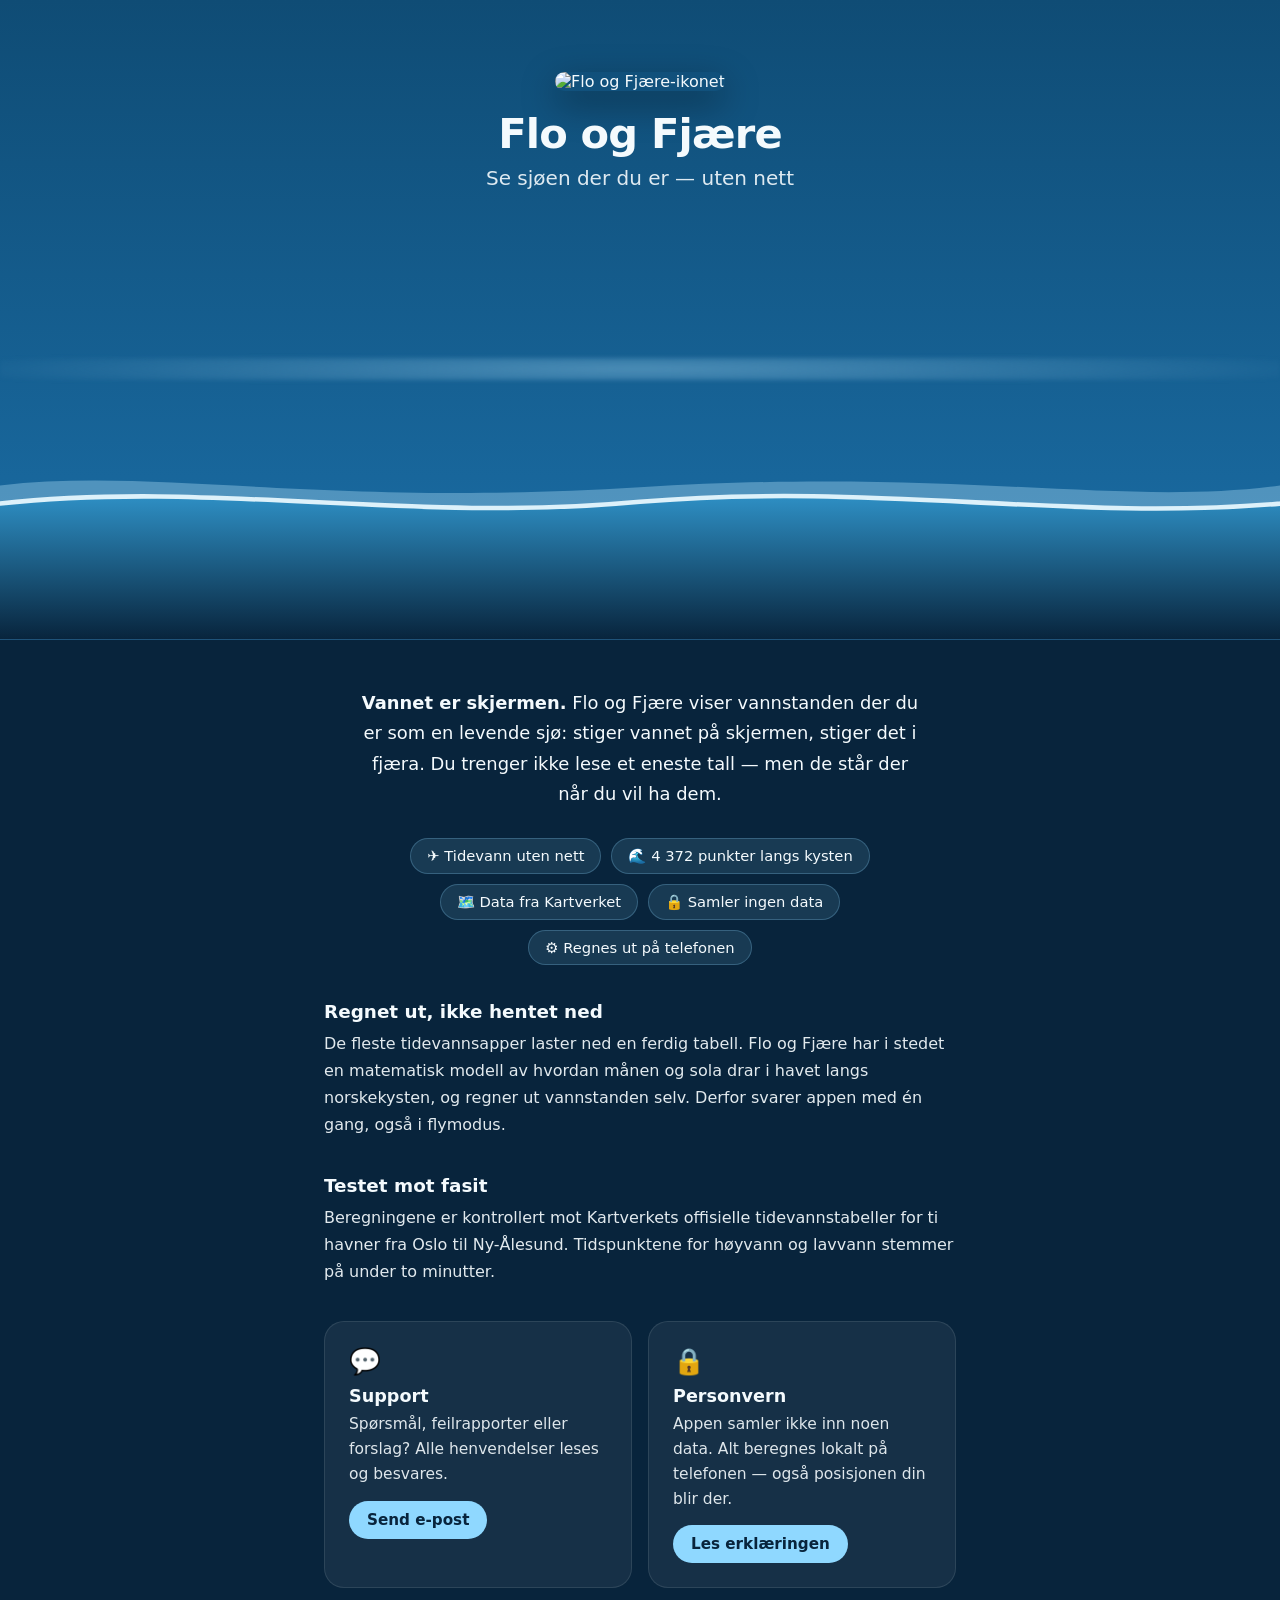
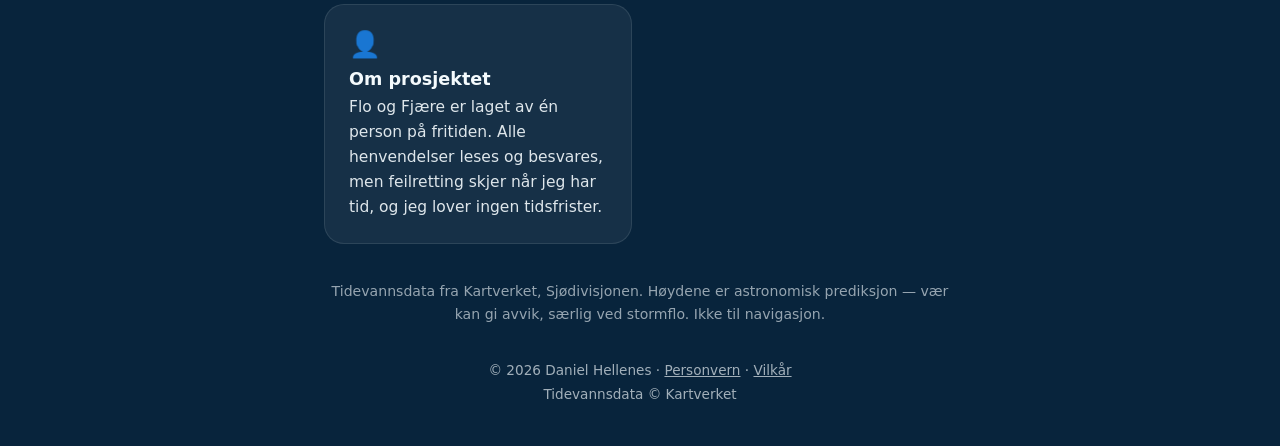
==== index.html @ bb507d5b "Vilkårssiden opp, forsiden utvidet, teknisk opprydding Ny side /vilkar/ (Daniels tekst ordrett, sist" ====
<!DOCTYPE html>
<html lang="nb">
<head>
<meta charset="utf-8">
<meta name="viewport" content="width=device-width, initial-scale=1">
<title>Flo og Fjære – tidevann</title>
<meta name="description" content="Se sjøen der du er — uten nett. Tidevann for hele norskekysten, beregnet på telefonen.">
<meta property="og:title" content="Flo og Fjære – tidevann">
<meta property="og:description" content="Se sjøen der du er — uten nett. Tidevann for hele norskekysten, beregnet på telefonen.">
<meta property="og:image" content="https://villholth.github.io/floogfjare/og-bilde.png">
<meta property="og:url" content="https://villholth.github.io/floogfjare/">
<link rel="icon" href="/floogfjare/ikon.png">
<link rel="apple-touch-icon" href="/floogfjare/ikon.png">
<style>
  * { margin: 0; padding: 0; box-sizing: border-box; }
  :root {
    --sky-top: #0F4C75; --sky-bottom: #1B6FA8;
    --water-shallow: #2E8FC4; --water-deep: #062A47;
    --crest: #DDF1FA; --horizon: #7FB8D9; --accent: #8FD8FF;
    --text: #F4FAFD; --deep: #08243C;
  }
  body {
    font-family: -apple-system, system-ui, "Segoe UI", Roboto, sans-serif;
    background: var(--deep); color: var(--text);
  }

  /* ---- Hero: himmel, horisont og levende sjø, som i appen ---- */
  .hero {
    position: relative; overflow: hidden;
    height: min(78vh, 640px); min-height: 460px;
    background: linear-gradient(var(--sky-top), var(--sky-bottom));
  }
  .horisont {
    position: absolute; left: 0; right: 0; top: 56%; height: 22px;
    background: radial-gradient(ellipse 55% 120% at 50% 50%,
                rgba(127,184,217,.5), rgba(127,184,217,0));
    filter: blur(2px); pointer-events: none;
  }
  .hero-innhold {
    position: relative; z-index: 2; text-align: center;
    padding: clamp(40px, 8vh, 76px) 24px 0;
  }
  .ikon {
    width: 104px; height: 104px; border-radius: 24px;
    box-shadow: 0 12px 36px rgba(0,0,0,.4);
  }
  h1 {
    margin-top: 18px; font-size: clamp(2rem, 6vw, 2.6rem);
    font-weight: 800; letter-spacing: -.02em;
  }
  .tagline {
    margin-top: 8px; font-size: clamp(1.05rem, 3vw, 1.25rem); opacity: .9;
  }

  /* Sjøen: to bølgelag som driver sakte mot hverandre. */
  .sjo { position: absolute; left: 0; right: 0; bottom: 0; height: 34%; z-index: 1; }
  .sjo .lag { position: absolute; left: 0; bottom: 0; width: 100%; height: 100%; overflow: hidden; }
  .sjo svg {
    position: absolute; bottom: 0; left: 0;
    width: 200%; height: 100%; display: block;
  }
  .lag-bak svg  { animation: driv 26s linear infinite; opacity: .55; }
  .lag-fram svg { animation: driv 16s linear infinite reverse; }
  @keyframes driv {
    from { transform: translateX(0); }
    to   { transform: translateX(-50%); }
  }
  @media (prefers-reduced-motion: reduce) {
    .lag-bak svg, .lag-fram svg { animation: none; }
  }

  /* ---- Innhold ---- */
  main { max-width: 680px; margin: 0 auto; padding: 48px 24px 8px; }
  .ingress {
    font-size: 1.12rem; line-height: 1.7; text-align: center;
    max-width: 560px; margin: 0 auto;
  }
  .chips {
    display: flex; flex-wrap: wrap; gap: 10px; justify-content: center;
    margin: 28px 0 8px;
  }
  .chip {
    padding: 8px 16px; border-radius: 999px; font-size: .92rem;
    background: rgba(143,216,255,.12); border: 1px solid rgba(143,216,255,.25);
  }
  .kort-rad { display: grid; gap: 16px; margin-top: 36px; }
  @media (min-width: 560px) { .kort-rad { grid-template-columns: 1fr 1fr; } }
  .kort {
    padding: 24px; border-radius: 20px;
    background: rgba(244,250,253,.06);
    border: 1px solid rgba(244,250,253,.10);
    transition: transform .15s ease, background .15s ease;
  }
  .kort:hover { transform: translateY(-2px); background: rgba(244,250,253,.09); }
  .kort .emoji { font-size: 1.6rem; }
  .kort h2 { font-size: 1.1rem; margin: 10px 0 6px; }
  .kort p { line-height: 1.6; opacity: .9; font-size: .97rem; }
  .kort a.knapp {
    display: inline-block; margin-top: 14px; padding: 10px 18px;
    border-radius: 999px; background: var(--accent); color: var(--deep);
    font-weight: 600; text-decoration: none; font-size: .95rem;
  }
  .kort a.knapp:hover { filter: brightness(1.08); }
  a { color: var(--accent); }
  .avsnitt { margin-top: 36px; }
  .avsnitt h2 { font-size: 1.15rem; margin-bottom: 8px; }
  .avsnitt p { line-height: 1.7; opacity: .92; }
  .merknad {
    margin-top: 36px; text-align: center; font-size: .88rem;
    opacity: .6; line-height: 1.6;
  }
  footer {
    text-align: center; padding: 26px 24px 40px; font-size: .85rem;
    opacity: .65; line-height: 1.7;
  }
  footer a { color: inherit; }
</style>
</head>
<body>

<header class="hero">
  <div class="horisont" aria-hidden="true"></div>
  <div class="hero-innhold">
    <img class="ikon" src="/floogfjare/ikon.png" alt="Flo og Fjære-ikonet">
    <h1>Flo og Fjære</h1>
    <p class="tagline">Se sjøen der du er&nbsp;— uten nett</p>
  </div>
  <div class="sjo" aria-hidden="true">
    <div class="lag lag-bak">
      <svg viewBox="0 0 2400 240" preserveAspectRatio="none">
        <!-- To identiske halvdeler (0–1200 og 1200–2400) gir sømløs loop. -->
        <path d="M0,70 C150,50 300,94 600,72 C900,50 1050,94 1200,70
                 C1350,50 1500,94 1800,72 C2100,50 2250,94 2400,70
                 L2400,240 L0,240 Z"
              fill="#7FB8D9"/>
      </svg>
    </div>
    <div class="lag lag-fram">
      <svg viewBox="0 0 2400 240" preserveAspectRatio="none">
        <defs>
          <linearGradient id="vann" x1="0" y1="0" x2="0" y2="1">
            <stop offset="0" stop-color="#2E8FC4"/>
            <stop offset="1" stop-color="#08243C"/>
          </linearGradient>
        </defs>
        <!-- Samme prinsipp: halvdel to er halvdel én forskjøvet 1200. -->
        <path d="M0,90 C200,64 380,112 600,88 C820,66 1000,110 1200,90
                 C1400,64 1580,112 1800,88 C2020,66 2200,110 2400,90
                 L2400,240 L0,240 Z" fill="url(#vann)"/>
        <path d="M0,90 C200,64 380,112 600,88 C820,66 1000,110 1200,90
                 C1400,64 1580,112 1800,88 C2020,66 2200,110 2400,90"
              fill="none" stroke="#DDF1FA" stroke-width="5" stroke-linecap="round"/>
      </svg>
    </div>
  </div>
</header>

<main>
  <p class="ingress"><strong>Vannet er skjermen.</strong> Flo og Fjære
  viser vannstanden der du er som en levende sjø: stiger vannet på
  skjermen, stiger det i fjæra. Du trenger ikke lese et eneste tall —
  men de står der når du vil ha dem.</p>

  <div class="chips">
    <span class="chip"><span aria-hidden="true">✈️</span> Tidevann uten nett</span>
    <span class="chip"><span aria-hidden="true">🌊</span> 4 372 punkter langs kysten</span>
    <span class="chip"><span aria-hidden="true">🗺️</span> Data fra Kartverket</span>
    <span class="chip"><span aria-hidden="true">🔒</span> Samler ingen data</span>
    <span class="chip"><span aria-hidden="true">⚙️</span> Regnes ut på telefonen</span>
  </div>

  <section class="avsnitt">
    <h2>Regnet ut, ikke hentet ned</h2>
    <p>De fleste tidevannsapper laster ned en ferdig tabell. Flo og
    Fjære har i stedet en matematisk modell av hvordan månen og sola
    drar i havet langs norskekysten, og regner ut vannstanden selv.
    Derfor svarer appen med én gang, også i flymodus.</p>
  </section>

  <section class="avsnitt">
    <h2>Testet mot fasit</h2>
    <p>Beregningene er kontrollert mot Kartverkets offisielle
    tidevannstabeller for ti havner fra Oslo til Ny-Ålesund.
    Tidspunktene for høyvann og lavvann stemmer på under to
    minutter.</p>
  </section>

  <div class="kort-rad">
    <div class="kort">
      <span class="emoji" aria-hidden="true">💬</span>
      <h2>Support</h2>
      <p>Spørsmål, feilrapporter eller forslag? Alle henvendelser
      leses og besvares.</p>
      <a class="knapp" href="mailto:danielhellenes@me.com">Send e-post</a>
    </div>
    <div class="kort">
      <span class="emoji" aria-hidden="true">🔒</span>
      <h2>Personvern</h2>
      <p>Appen samler ikke inn noen data. Alt beregnes lokalt på
      telefonen — også posisjonen din blir der.</p>
      <a class="knapp" href="/floogfjare/personvern/">Les erklæringen</a>
    </div>
    <div class="kort">
      <span class="emoji" aria-hidden="true">👤</span>
      <h2>Om prosjektet</h2>
      <p>Flo og Fjære er laget av én person på fritiden. Alle
      henvendelser leses og besvares, men feilretting skjer når jeg
      har tid, og jeg lover ingen tidsfrister.</p>
    </div>
  </div>

  <p class="merknad">Tidevannsdata fra Kartverket, Sjødivisjonen.
  Høydene er astronomisk prediksjon — vær kan gi avvik, særlig ved
  stormflo. Ikke til navigasjon.</p>
</main>

<footer>
  © 2026 Daniel Hellenes · <a href="/floogfjare/personvern/">Personvern</a> · <a href="/floogfjare/vilkar/">Vilkår</a><br>
  Tidevannsdata © Kartverket
</footer>

</body>
</html>
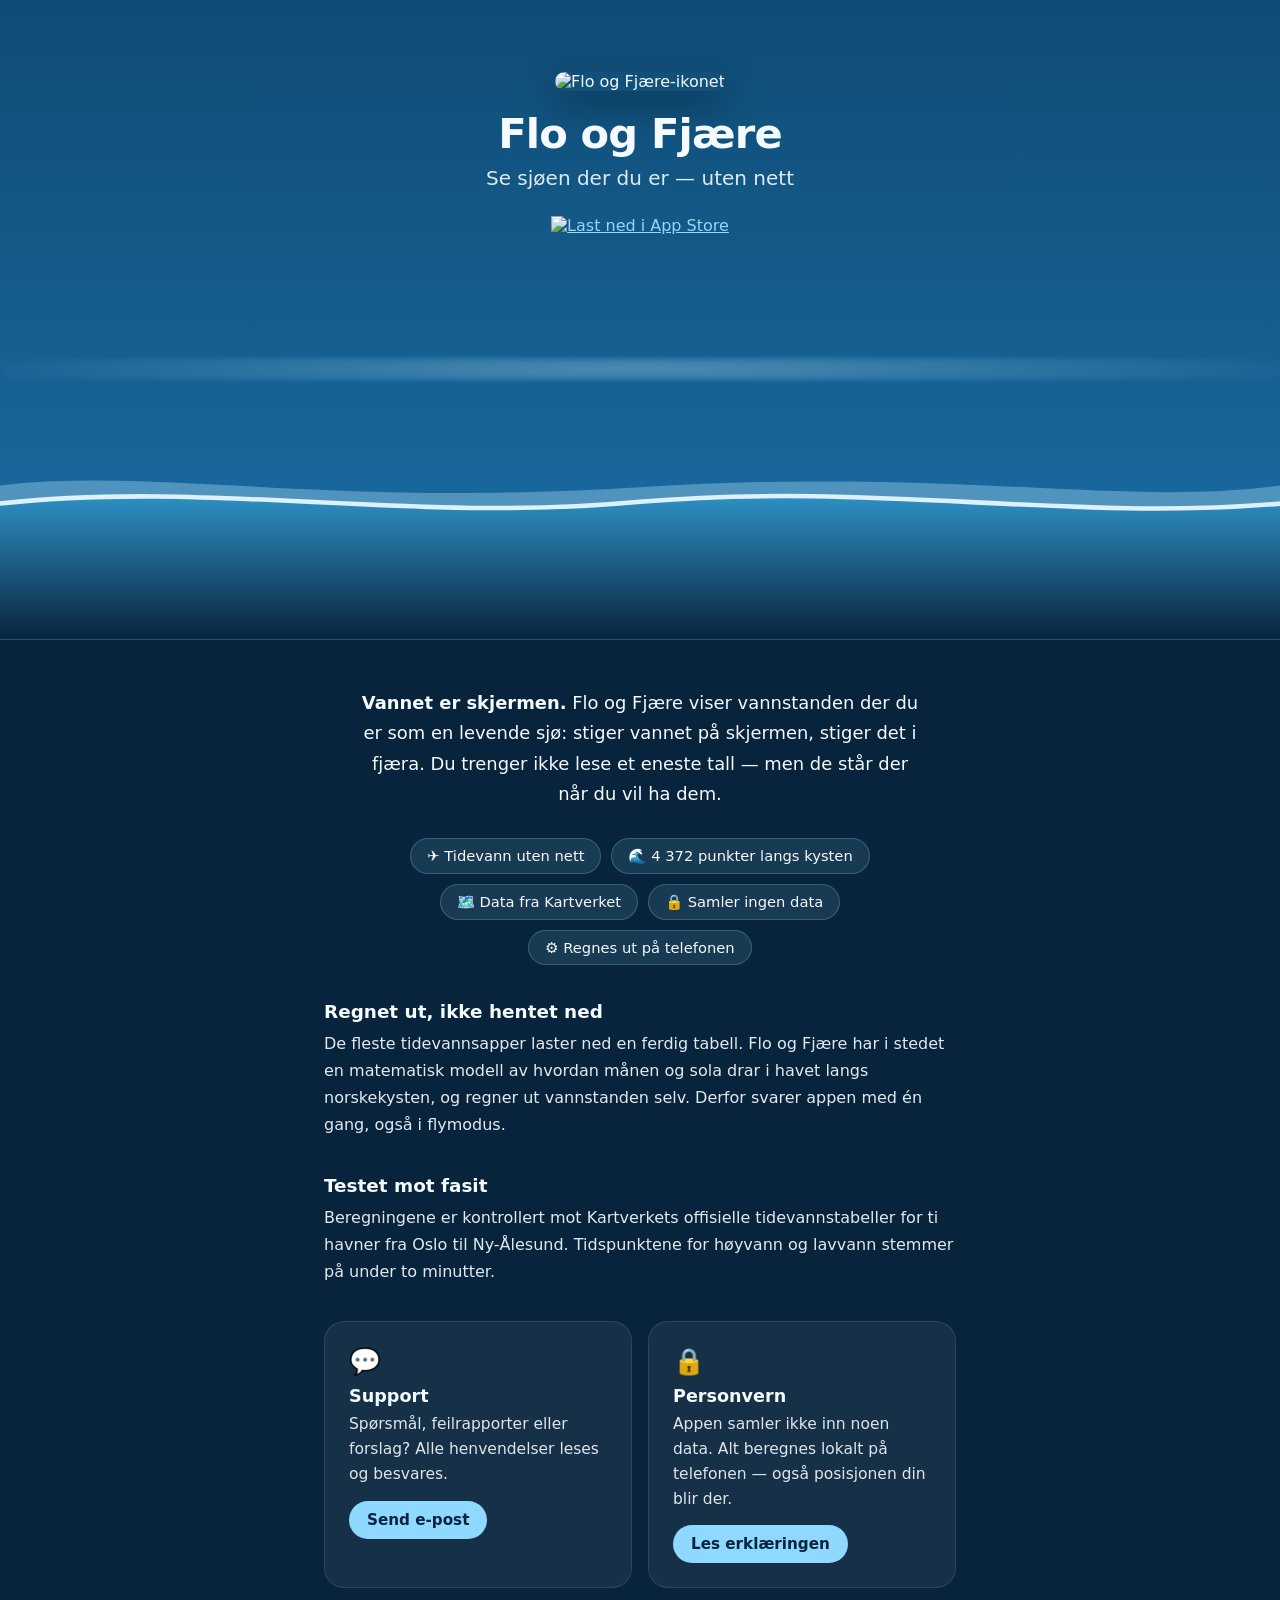
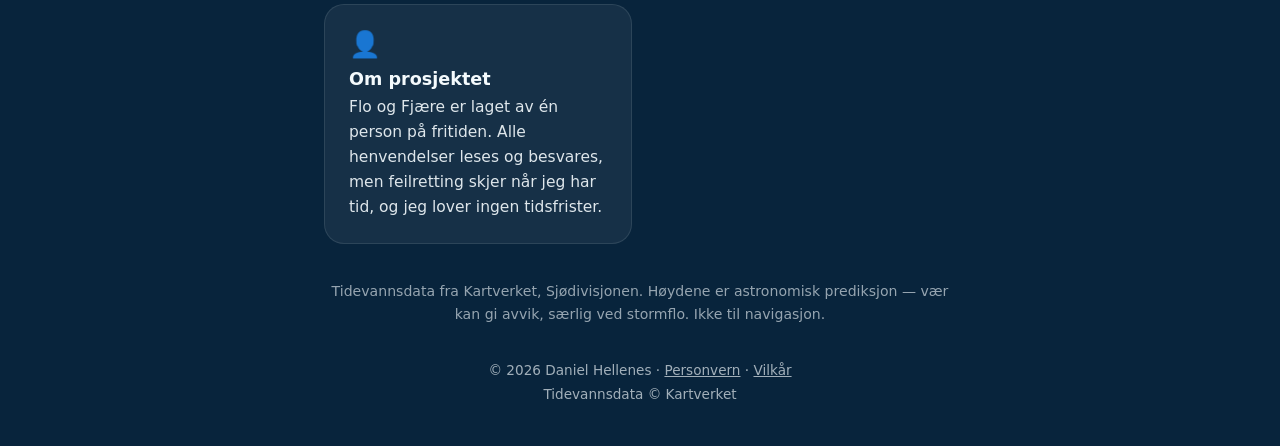
==== commit 946a7444: "App Store-merket i heroen + Smart App Banner Apples offisielle norske merke (svart, uendret, 52 px h" ====
--- a/index.html
+++ b/index.html
@@ -9,6 +9,7 @@
 <meta property="og:description" content="Se sjøen der du er — uten nett. Tidevann for hele norskekysten, beregnet på telefonen.">
 <meta property="og:image" content="https://villholth.github.io/floogfjare/og-bilde.png">
 <meta property="og:url" content="https://villholth.github.io/floogfjare/">
+<meta name="apple-itunes-app" content="app-id=6794909612">
 <link rel="icon" href="/floogfjare/ikon.png">
 <link rel="apple-touch-icon" href="/floogfjare/ikon.png">
 <style>
@@ -51,6 +52,10 @@
   .tagline {
     margin-top: 8px; font-size: clamp(1.05rem, 3vw, 1.25rem); opacity: .9;
   }
+  /* Apples offisielle merke: aldri modifisert, minst 40 px høyt,
+     luft rundt på minst kvart høyde (retningslinjene). */
+  .lastned { display: inline-block; margin-top: 26px; }
+  .lastned img { display: block; height: 52px; width: auto; }
 
   /* Sjøen: to bølgelag som driver sakte mot hverandre. */
   .sjo { position: absolute; left: 0; right: 0; bottom: 0; height: 34%; z-index: 1; }
@@ -124,6 +129,9 @@
     <img class="ikon" src="/floogfjare/ikon.png" alt="Flo og Fjære-ikonet">
     <h1>Flo og Fjære</h1>
     <p class="tagline">Se sjøen der du er&nbsp;— uten nett</p>
+    <a class="lastned" href="https://apps.apple.com/no/app/id6794909612">
+      <img src="/floogfjare/appstore-merke.svg" alt="Last ned i App Store">
+    </a>
   </div>
   <div class="sjo" aria-hidden="true">
     <div class="lag lag-bak">
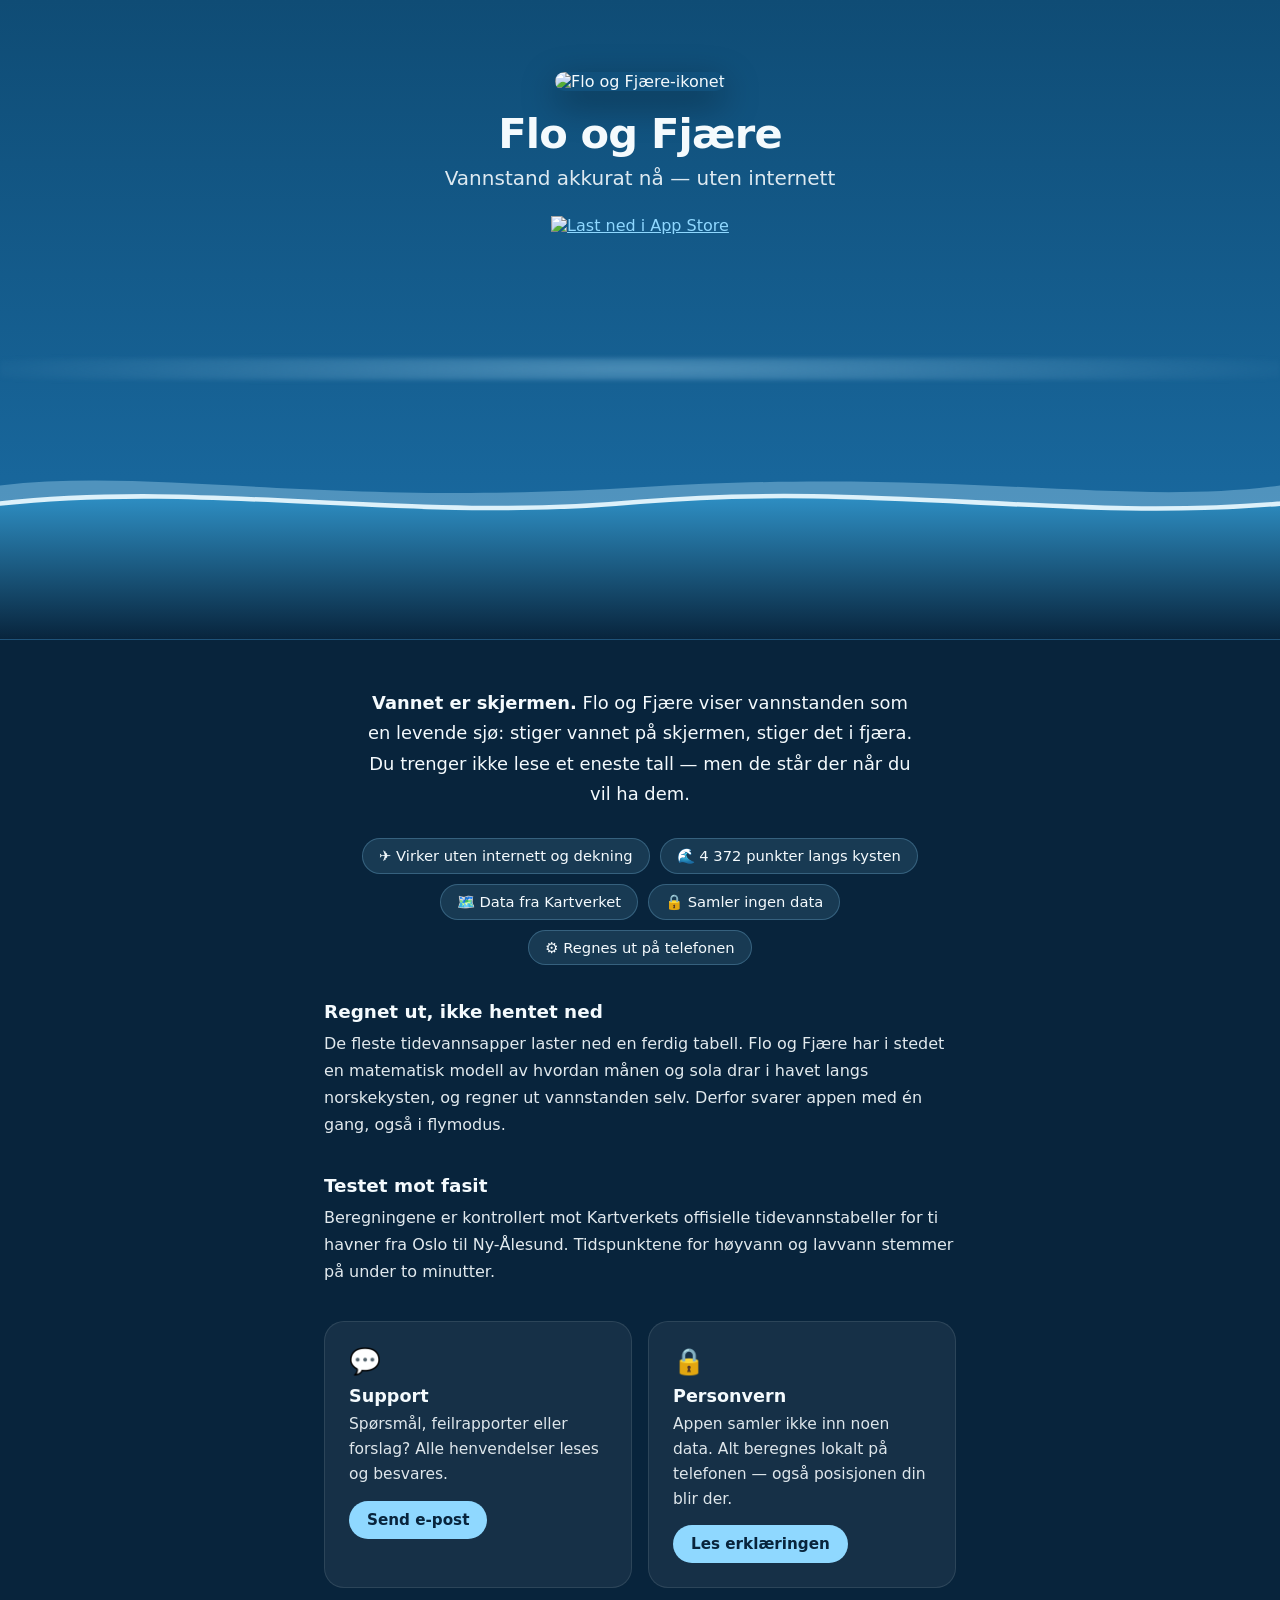
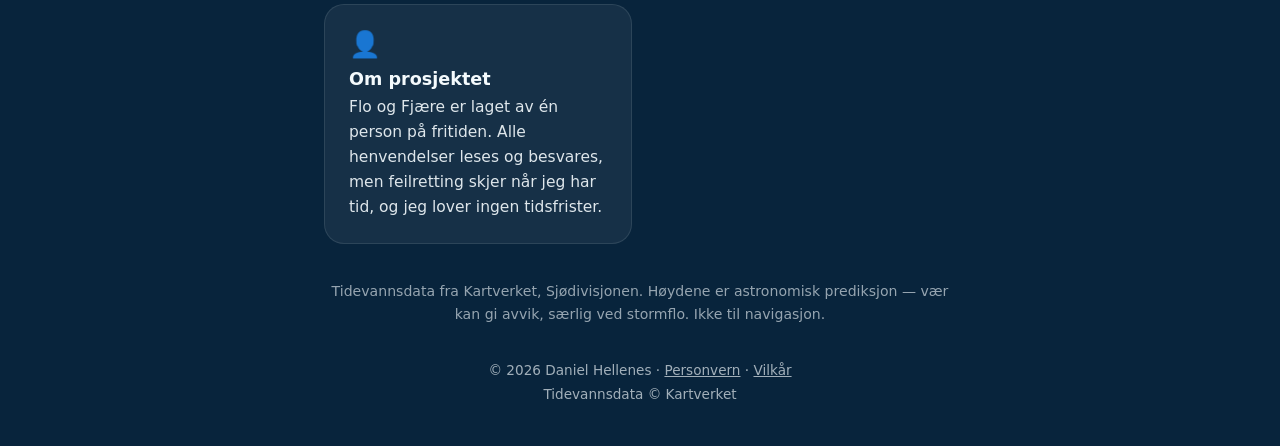
==== commit 36fca1db: "Klarspråk-runden: «uten internett/dekning» og hytta-poenget inn, «der du er» ut Daniels vedtak 15. a" ====
--- a/index.html
+++ b/index.html
@@ -4,9 +4,9 @@
 <meta charset="utf-8">
 <meta name="viewport" content="width=device-width, initial-scale=1">
 <title>Flo og Fjære – tidevann</title>
-<meta name="description" content="Se sjøen der du er — uten nett. Tidevann for hele norskekysten, beregnet på telefonen.">
+<meta name="description" content="Vannstand akkurat nå — hjemme, på hytta og i båten. Virker uten internett, også uten dekning. Tidevann for hele norskekysten, regnet ut på telefonen.">
 <meta property="og:title" content="Flo og Fjære – tidevann">
-<meta property="og:description" content="Se sjøen der du er — uten nett. Tidevann for hele norskekysten, beregnet på telefonen.">
+<meta property="og:description" content="Vannstand akkurat nå — hjemme, på hytta og i båten. Virker uten internett, også uten dekning. Tidevann for hele norskekysten, regnet ut på telefonen.">
 <meta property="og:image" content="https://villholth.github.io/floogfjare/og-bilde.png">
 <meta property="og:url" content="https://villholth.github.io/floogfjare/">
 <meta name="apple-itunes-app" content="app-id=6794909612">
@@ -128,7 +128,7 @@
   <div class="hero-innhold">
     <img class="ikon" src="/floogfjare/ikon.png" alt="Flo og Fjære-ikonet">
     <h1>Flo og Fjære</h1>
-    <p class="tagline">Se sjøen der du er&nbsp;— uten nett</p>
+    <p class="tagline">Vannstand akkurat nå&nbsp;— uten internett</p>
     <a class="lastned" href="https://apps.apple.com/no/app/id6794909612">
       <img src="/floogfjare/appstore-merke.svg" alt="Last ned i App Store">
     </a>
@@ -165,12 +165,12 @@
 
 <main>
   <p class="ingress"><strong>Vannet er skjermen.</strong> Flo og Fjære
-  viser vannstanden der du er som en levende sjø: stiger vannet på
+  viser vannstanden som en levende sjø: stiger vannet på
   skjermen, stiger det i fjæra. Du trenger ikke lese et eneste tall —
   men de står der når du vil ha dem.</p>
 
   <div class="chips">
-    <span class="chip"><span aria-hidden="true">✈️</span> Tidevann uten nett</span>
+    <span class="chip"><span aria-hidden="true">✈️</span> Virker uten internett og dekning</span>
     <span class="chip"><span aria-hidden="true">🌊</span> 4 372 punkter langs kysten</span>
     <span class="chip"><span aria-hidden="true">🗺️</span> Data fra Kartverket</span>
     <span class="chip"><span aria-hidden="true">🔒</span> Samler ingen data</span>
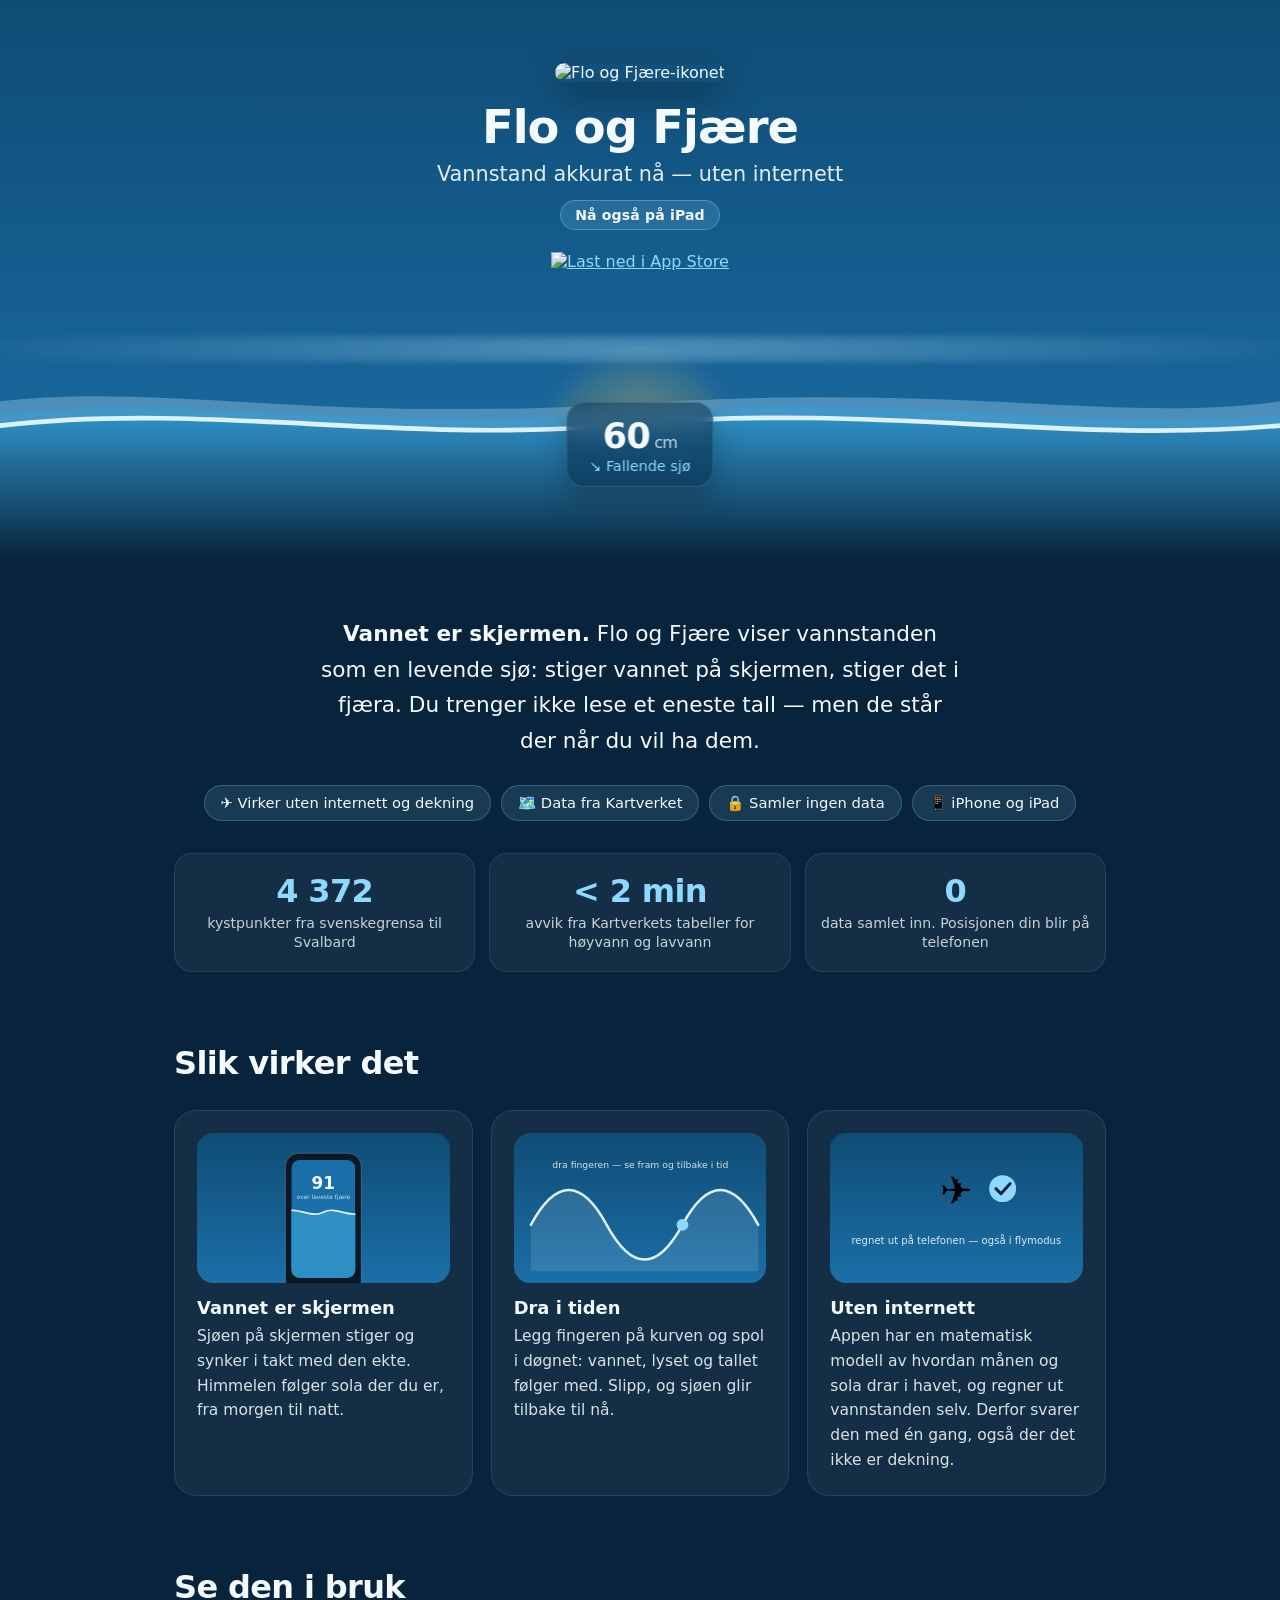
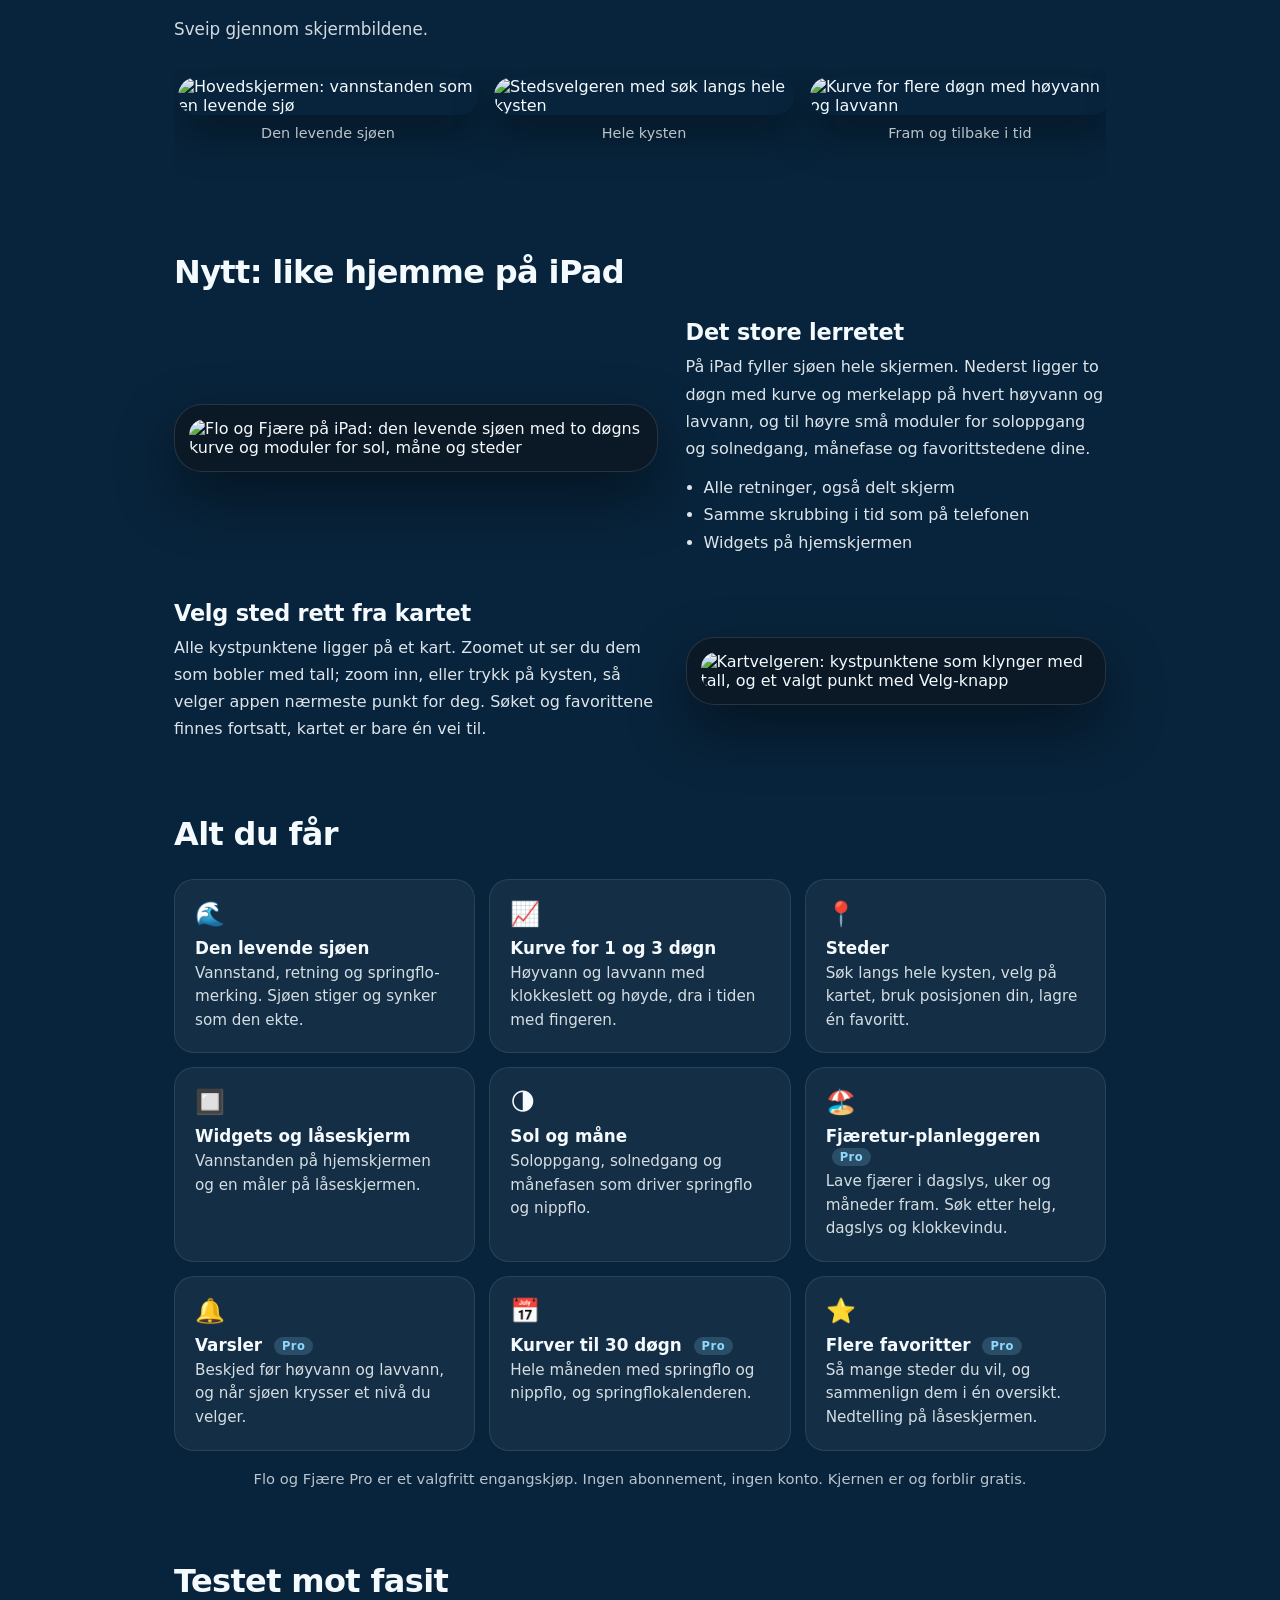
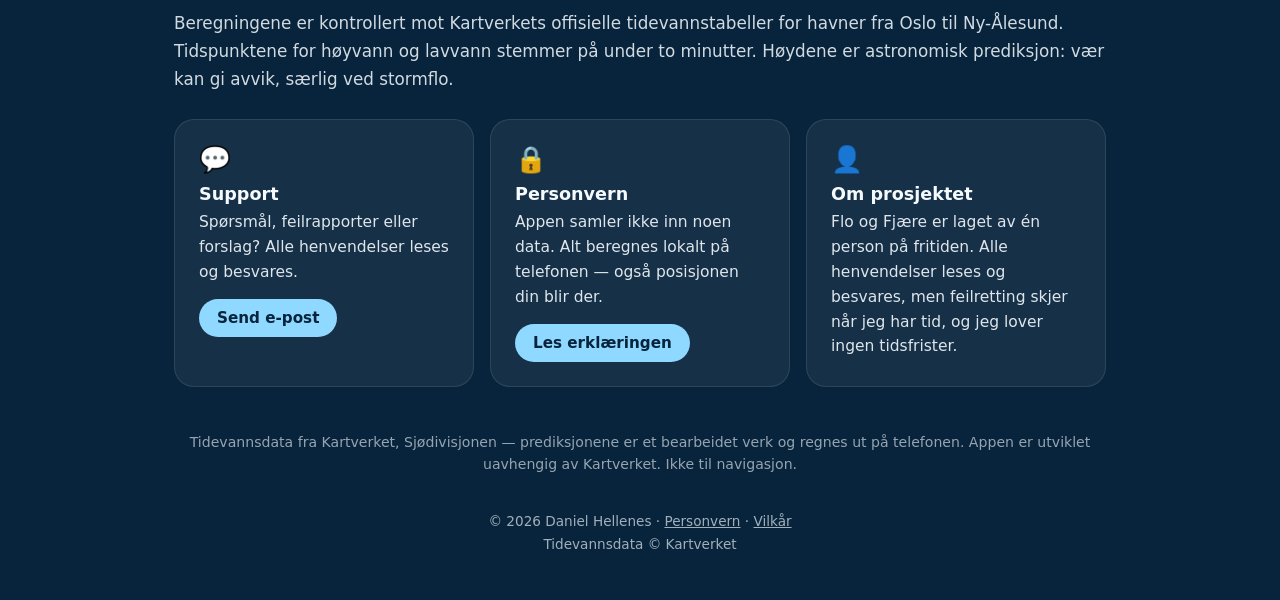
==== commit fe96d7dd: "Ny forside: levende himmel og tidevann, animerte forklaringer, galleri, iPad og kart Heroen har nå e" ====
--- a/index.html
+++ b/index.html
@@ -4,12 +4,13 @@
 <meta charset="utf-8">
 <meta name="viewport" content="width=device-width, initial-scale=1">
 <title>Flo og Fjære – tidevann</title>
-<meta name="description" content="Vannstand akkurat nå — hjemme, på hytta og i båten. Virker uten internett, også uten dekning. Tidevann for hele norskekysten, regnet ut på telefonen.">
+<meta name="description" content="Vannstand akkurat nå — hjemme, på hytta og i båten. Virker uten internett, også uten dekning. Tidevann for hele norskekysten, regnet ut på telefonen. Nå også på iPad.">
 <meta property="og:title" content="Flo og Fjære – tidevann">
 <meta property="og:description" content="Vannstand akkurat nå — hjemme, på hytta og i båten. Virker uten internett, også uten dekning. Tidevann for hele norskekysten, regnet ut på telefonen.">
 <meta property="og:image" content="https://villholth.github.io/floogfjare/og-bilde.png">
 <meta property="og:url" content="https://villholth.github.io/floogfjare/">
 <meta name="apple-itunes-app" content="app-id=6794909612">
+<meta name="theme-color" content="#08243C">
 <link rel="icon" href="/floogfjare/ikon.png">
 <link rel="apple-touch-icon" href="/floogfjare/ikon.png">
 <style>
@@ -18,87 +19,198 @@
     --sky-top: #0F4C75; --sky-bottom: #1B6FA8;
     --water-shallow: #2E8FC4; --water-deep: #062A47;
     --crest: #DDF1FA; --horizon: #7FB8D9; --accent: #8FD8FF;
-    --text: #F4FAFD; --deep: #08243C;
-  }
+    --text: #F4FAFD; --deep: #08243C; --deep-soft: #0D3A5C;
+    --glass: rgba(6,42,71,.55); --glass-kant: rgba(244,250,253,.12);
+  }
+  html { scroll-behavior: smooth; }
   body {
     font-family: -apple-system, system-ui, "Segoe UI", Roboto, sans-serif;
     background: var(--deep); color: var(--text);
-  }
-
-  /* ---- Hero: himmel, horisont og levende sjø, som i appen ---- */
+    -webkit-font-smoothing: antialiased;
+  }
+  a { color: var(--accent); }
+  h2 { font-size: clamp(1.5rem, 4vw, 2rem); letter-spacing: -.02em; font-weight: 800; }
+  .under { margin-top: 10px; opacity: .85; line-height: 1.65; font-size: 1.05rem; }
+
+  /* ================= HERO: himmel som lever, sjø som stiger ================= */
   .hero {
     position: relative; overflow: hidden;
-    height: min(78vh, 640px); min-height: 460px;
+    min-height: min(92vh, 780px); min-height: 560px;
     background: linear-gradient(var(--sky-top), var(--sky-bottom));
+    animation: himmel 60s ease-in-out infinite;
+  }
+  /* Døgnet går: morgen → dag → kveld → natt → morgen, som paletten i appen. */
+  @keyframes himmel {
+    0%   { background: linear-gradient(#0F4C75, #1B6FA8); }
+    22%  { background: linear-gradient(#2A78B0, #6FB1D8); }
+    45%  { background: linear-gradient(#2E5E8C, #C97A5A); }
+    62%  { background: linear-gradient(#0B1E33, #10314F); }
+    82%  { background: linear-gradient(#0B1E33, #10314F); }
+    100% { background: linear-gradient(#0F4C75, #1B6FA8); }
+  }
+  .sol {
+    position: absolute; left: 50%; top: 58%; width: 260px; height: 260px;
+    margin-left: -130px; border-radius: 50%; pointer-events: none;
+    background: radial-gradient(circle, rgba(255,210,94,.55), rgba(255,210,94,0) 60%);
+    filter: blur(6px); animation: solgang 60s ease-in-out infinite;
+  }
+  @keyframes solgang {
+    0%   { transform: translateY(40px); opacity: .5; }
+    22%  { transform: translateY(-160px); opacity: .9; }
+    45%  { transform: translateY(20px); opacity: .8; }
+    55%  { transform: translateY(120px); opacity: 0; }
+    85%  { transform: translateY(120px); opacity: 0; }
+    100% { transform: translateY(40px); opacity: .5; }
   }
   .horisont {
-    position: absolute; left: 0; right: 0; top: 56%; height: 22px;
+    position: absolute; left: 0; right: 0; top: 60%; height: 26px;
     background: radial-gradient(ellipse 55% 120% at 50% 50%,
-                rgba(127,184,217,.5), rgba(127,184,217,0));
-    filter: blur(2px); pointer-events: none;
+                rgba(127,184,217,.55), rgba(127,184,217,0));
+    filter: blur(3px); pointer-events: none;
   }
   .hero-innhold {
-    position: relative; z-index: 2; text-align: center;
-    padding: clamp(40px, 8vh, 76px) 24px 0;
+    position: relative; z-index: 3; text-align: center;
+    padding: clamp(36px, 7vh, 72px) 24px 0;
   }
   .ikon {
     width: 104px; height: 104px; border-radius: 24px;
     box-shadow: 0 12px 36px rgba(0,0,0,.4);
   }
   h1 {
-    margin-top: 18px; font-size: clamp(2rem, 6vw, 2.6rem);
+    margin-top: 18px; font-size: clamp(2.1rem, 6vw, 2.9rem);
     font-weight: 800; letter-spacing: -.02em;
   }
-  .tagline {
-    margin-top: 8px; font-size: clamp(1.05rem, 3vw, 1.25rem); opacity: .9;
+  .tagline { margin-top: 8px; font-size: clamp(1.05rem, 3vw, 1.3rem); opacity: .92; }
+  .nyhet {
+    display: inline-block; margin-top: 14px; padding: 6px 14px; border-radius: 999px;
+    font-size: .88rem; font-weight: 600; letter-spacing: .01em;
+    background: rgba(143,216,255,.16); border: 1px solid rgba(143,216,255,.35);
   }
   /* Apples offisielle merke: aldri modifisert, minst 40 px høyt,
      luft rundt på minst kvart høyde (retningslinjene). */
-  .lastned { display: inline-block; margin-top: 26px; }
+  .lastned { display: inline-block; margin-top: 22px; }
   .lastned img { display: block; height: 52px; width: auto; }
 
-  /* Sjøen: to bølgelag som driver sakte mot hverandre. */
-  .sjo { position: absolute; left: 0; right: 0; bottom: 0; height: 34%; z-index: 1; }
+  /* Den levende vannstanden: et lite glasskort som følger sjøen under. */
+  .maaler {
+    position: absolute; z-index: 3; left: 50%; bottom: 13%;
+    transform: translateX(-50%);
+    padding: 12px 22px; border-radius: 18px; text-align: center;
+    background: var(--glass); border: 1px solid var(--glass-kant);
+    backdrop-filter: blur(10px); -webkit-backdrop-filter: blur(10px);
+    box-shadow: 0 10px 30px rgba(0,0,0,.25);
+  }
+  .maaler .tall { font-size: 2.2rem; font-weight: 800; letter-spacing: -.02em; font-variant-numeric: tabular-nums; }
+  .maaler .tall small { font-size: 1rem; font-weight: 500; opacity: .8; margin-left: 4px; }
+  .maaler .retning { font-size: .9rem; color: var(--accent); margin-top: 2px; }
+
+  /* Sjøen: tre bølgelag, hele sjøen stiger og synker som tidevannet. */
+  .sjo {
+    position: absolute; left: 0; right: 0; bottom: 0; height: 40%; z-index: 1;
+    animation: tidevann 24s ease-in-out infinite;
+  }
+  @keyframes tidevann {
+    0%, 100% { transform: translateY(9%); }
+    50%      { transform: translateY(-7%); }
+  }
   .sjo .lag { position: absolute; left: 0; bottom: 0; width: 100%; height: 100%; overflow: hidden; }
-  .sjo svg {
-    position: absolute; bottom: 0; left: 0;
-    width: 200%; height: 100%; display: block;
-  }
-  .lag-bak svg  { animation: driv 26s linear infinite; opacity: .55; }
-  .lag-fram svg { animation: driv 16s linear infinite reverse; }
-  @keyframes driv {
-    from { transform: translateX(0); }
-    to   { transform: translateX(-50%); }
-  }
-  @media (prefers-reduced-motion: reduce) {
-    .lag-bak svg, .lag-fram svg { animation: none; }
-  }
-
-  /* ---- Innhold ---- */
-  main { max-width: 680px; margin: 0 auto; padding: 48px 24px 8px; }
+  .sjo svg { position: absolute; bottom: 0; left: 0; width: 200%; height: 100%; display: block; }
+  .lag-bak svg  { animation: driv 30s linear infinite; opacity: .5; }
+  .lag-midt svg { animation: driv 22s linear infinite reverse; opacity: .75; }
+  .lag-fram svg { animation: driv 16s linear infinite; }
+  @keyframes driv { from { transform: translateX(0); } to { transform: translateX(-50%); } }
+  /* Bunnen av heroen skal alltid være vann, også når sjøen står lavt. */
+  .sjo-bunn { position: absolute; left: 0; right: 0; bottom: 0; height: 12%; background: var(--deep); z-index: 0; }
+
+  /* ================= INNHOLD ================= */
+  main { max-width: 980px; margin: 0 auto; padding: 0 24px 8px; }
+  section { margin-top: 72px; }
   .ingress {
-    font-size: 1.12rem; line-height: 1.7; text-align: center;
-    max-width: 560px; margin: 0 auto;
-  }
-  .chips {
-    display: flex; flex-wrap: wrap; gap: 10px; justify-content: center;
-    margin: 28px 0 8px;
-  }
+    font-size: clamp(1.15rem, 2.6vw, 1.35rem); line-height: 1.65; text-align: center;
+    max-width: 640px; margin: 56px auto 0;
+  }
+  .chips { display: flex; flex-wrap: wrap; gap: 10px; justify-content: center; margin: 26px 0 0; }
   .chip {
     padding: 8px 16px; border-radius: 999px; font-size: .92rem;
     background: rgba(143,216,255,.12); border: 1px solid rgba(143,216,255,.25);
   }
-  .kort-rad { display: grid; gap: 16px; margin-top: 36px; }
-  @media (min-width: 560px) { .kort-rad { grid-template-columns: 1fr 1fr; } }
+
+  /* Tre tall som sier alt. */
+  .tall-rad { display: grid; gap: 14px; grid-template-columns: repeat(3, 1fr); margin-top: 32px; }
+  .tall-kort { text-align: center; padding: 18px 10px; border-radius: 18px; background: rgba(244,250,253,.05); border: 1px solid rgba(244,250,253,.08); }
+  .tall-kort b { display: block; font-size: clamp(1.4rem, 4vw, 2rem); font-weight: 800; letter-spacing: -.02em; color: var(--accent); }
+  .tall-kort span { font-size: .88rem; opacity: .8; line-height: 1.4; display: block; margin-top: 4px; }
+
+  /* Slik virker det: tre animerte illustrasjoner. */
+  .tre { display: grid; gap: 18px; margin-top: 28px; }
+  @media (min-width: 720px) { .tre { grid-template-columns: repeat(3, 1fr); } }
+  .forklaring {
+    padding: 22px; border-radius: 22px;
+    background: rgba(244,250,253,.05); border: 1px solid rgba(244,250,253,.09);
+  }
+  .forklaring h3 { font-size: 1.12rem; margin: 14px 0 6px; }
+  .forklaring p { line-height: 1.6; opacity: .88; font-size: .97rem; }
+  .ill { width: 100%; height: 150px; border-radius: 16px; overflow: hidden; background: linear-gradient(#0F4C75, #1B6FA8); position: relative; }
+  .ill svg { width: 100%; height: 100%; display: block; }
+  /* 1: vannet stiger i den lille telefonen */
+  .mini-vann { animation: minivann 8s ease-in-out infinite; transform-origin: bottom; }
+  @keyframes minivann { 0%, 100% { transform: translateY(26px); } 50% { transform: translateY(-14px); } }
+  /* 2: markøren glir langs kurven */
+  .kurve-linje { stroke-dasharray: 600; stroke-dashoffset: 600; animation: tegn 3s ease-out forwards; }
+  @keyframes tegn { to { stroke-dashoffset: 0; } }
+  /* 3: flymodus — en rolig puls i haken */
+  .puls { animation: puls 2.4s ease-in-out infinite; transform-origin: center; }
+  @keyframes puls { 0%, 100% { transform: scale(1); opacity: .9; } 50% { transform: scale(1.12); opacity: 1; } }
+
+  /* Galleri: skjermbildene i App Store-stil, sveipbart. */
+  .galleri {
+    display: flex; gap: 16px; overflow-x: auto; padding: 8px 4px 18px;
+    scroll-snap-type: x mandatory; -webkit-overflow-scrolling: touch;
+    scrollbar-width: none; margin-top: 26px;
+  }
+  .galleri::-webkit-scrollbar { display: none; }
+  .galleri figure { flex: 0 0 auto; width: min(76vw, 300px); scroll-snap-align: center; margin: 0; }
+  .galleri img { width: 100%; height: auto; display: block; border-radius: 22px; box-shadow: 0 18px 44px rgba(0,0,0,.4); }
+  .galleri figcaption { text-align: center; font-size: .9rem; opacity: .75; margin-top: 10px; }
+
+  /* Nytt: iPad og kart. */
+  .nytt { display: grid; gap: 28px; align-items: center; margin-top: 28px; }
+  @media (min-width: 820px) { .nytt { grid-template-columns: 1.15fr 1fr; } .nytt.speil > :first-child { order: 2; } }
+  .ramme { border-radius: 22px; padding: 10px; background: #0b1826; border: 1px solid rgba(244,250,253,.12); box-shadow: 0 24px 60px rgba(0,0,0,.45); }
+  .ramme img { width: 100%; height: auto; display: block; border-radius: 14px; }
+  .ramme.ipad { padding: 14px; border-radius: 28px; }
+  .ramme.ipad img { border-radius: 16px; }
+  .nytt h3 { font-size: 1.4rem; letter-spacing: -.01em; margin-bottom: 8px; }
+  .nytt p { line-height: 1.7; opacity: .9; }
+  .nytt ul { margin: 12px 0 0 18px; line-height: 1.7; opacity: .9; }
+
+  /* Funksjoner. */
+  .funk { display: grid; gap: 14px; margin-top: 26px; }
+  @media (min-width: 560px) { .funk { grid-template-columns: 1fr 1fr; } }
+  @media (min-width: 900px) { .funk { grid-template-columns: repeat(3, 1fr); } }
+  .f {
+    padding: 20px; border-radius: 20px;
+    background: rgba(244,250,253,.05); border: 1px solid rgba(244,250,253,.09);
+    transition: transform .2s ease, background .2s ease;
+  }
+  .f:hover { transform: translateY(-3px); background: rgba(244,250,253,.08); }
+  .f .sym { font-size: 1.5rem; }
+  .f h3 { font-size: 1.05rem; margin: 10px 0 4px; }
+  .f p { line-height: 1.55; opacity: .86; font-size: .95rem; }
+  .pro { display: inline-block; margin-left: 6px; padding: 2px 8px; border-radius: 999px; font-size: .72rem; font-weight: 700; letter-spacing: .04em; background: rgba(143,216,255,.18); color: var(--accent); vertical-align: middle; }
+  .pro-merknad { margin-top: 16px; font-size: .92rem; opacity: .75; text-align: center; line-height: 1.6; }
+
+  /* Om / support. */
+  .kort-rad { display: grid; gap: 16px; margin-top: 26px; }
+  @media (min-width: 720px) { .kort-rad { grid-template-columns: repeat(3, 1fr); } }
   .kort {
     padding: 24px; border-radius: 20px;
-    background: rgba(244,250,253,.06);
-    border: 1px solid rgba(244,250,253,.10);
+    background: rgba(244,250,253,.06); border: 1px solid rgba(244,250,253,.10);
     transition: transform .15s ease, background .15s ease;
   }
   .kort:hover { transform: translateY(-2px); background: rgba(244,250,253,.09); }
   .kort .emoji { font-size: 1.6rem; }
-  .kort h2 { font-size: 1.1rem; margin: 10px 0 6px; }
+  .kort h3 { font-size: 1.1rem; margin: 10px 0 6px; }
   .kort p { line-height: 1.6; opacity: .9; font-size: .97rem; }
   .kort a.knapp {
     display: inline-block; margin-top: 14px; padding: 10px 18px;
@@ -106,41 +218,56 @@
     font-weight: 600; text-decoration: none; font-size: .95rem;
   }
   .kort a.knapp:hover { filter: brightness(1.08); }
-  a { color: var(--accent); }
-  .avsnitt { margin-top: 36px; }
-  .avsnitt h2 { font-size: 1.15rem; margin-bottom: 8px; }
-  .avsnitt p { line-height: 1.7; opacity: .92; }
-  .merknad {
-    margin-top: 36px; text-align: center; font-size: .88rem;
-    opacity: .6; line-height: 1.6;
-  }
-  footer {
-    text-align: center; padding: 26px 24px 40px; font-size: .85rem;
-    opacity: .65; line-height: 1.7;
-  }
+  .merknad { margin-top: 44px; text-align: center; font-size: .88rem; opacity: .6; line-height: 1.6; }
+  footer { text-align: center; padding: 26px 24px 44px; font-size: .85rem; opacity: .65; line-height: 1.7; }
   footer a { color: inherit; }
+
+  /* Avsløring ved scrolling. */
+  .avsl { opacity: 0; transform: translateY(18px); transition: opacity .7s ease, transform .7s ease; }
+  .avsl.synlig { opacity: 1; transform: none; }
+
+  @media (prefers-reduced-motion: reduce) {
+    .hero, .sol, .sjo, .lag-bak svg, .lag-midt svg, .lag-fram svg, .mini-vann, .puls { animation: none !important; }
+    .kurve-linje { stroke-dashoffset: 0; animation: none; }
+    .avsl { opacity: 1; transform: none; transition: none; }
+    html { scroll-behavior: auto; }
+  }
 </style>
 </head>
 <body>
 
 <header class="hero">
+  <div class="sol" aria-hidden="true"></div>
   <div class="horisont" aria-hidden="true"></div>
   <div class="hero-innhold">
     <img class="ikon" src="/floogfjare/ikon.png" alt="Flo og Fjære-ikonet">
     <h1>Flo og Fjære</h1>
     <p class="tagline">Vannstand akkurat nå&nbsp;— uten internett</p>
+    <div><span class="nyhet">Nå også på iPad</span></div>
     <a class="lastned" href="https://apps.apple.com/no/app/id6794909612">
       <img src="/floogfjare/appstore-merke.svg" alt="Last ned i App Store">
     </a>
   </div>
+
+  <div class="maaler" aria-hidden="true">
+    <div class="tall"><span id="cm">84</span><small>cm</small></div>
+    <div class="retning" id="retning">↗ Stigende sjø</div>
+  </div>
+
+  <div class="sjo-bunn" aria-hidden="true"></div>
   <div class="sjo" aria-hidden="true">
     <div class="lag lag-bak">
       <svg viewBox="0 0 2400 240" preserveAspectRatio="none">
-        <!-- To identiske halvdeler (0–1200 og 1200–2400) gir sømløs loop. -->
         <path d="M0,70 C150,50 300,94 600,72 C900,50 1050,94 1200,70
                  C1350,50 1500,94 1800,72 C2100,50 2250,94 2400,70
-                 L2400,240 L0,240 Z"
-              fill="#7FB8D9"/>
+                 L2400,240 L0,240 Z" fill="#7FB8D9"/>
+      </svg>
+    </div>
+    <div class="lag lag-midt">
+      <svg viewBox="0 0 2400 240" preserveAspectRatio="none">
+        <path d="M0,84 C180,62 360,104 600,82 C840,60 1020,104 1200,84
+                 C1380,62 1560,104 1800,82 C2040,60 2220,104 2400,84
+                 L2400,240 L0,240 Z" fill="#3E9AD0"/>
       </svg>
     </div>
     <div class="lag lag-fram">
@@ -151,12 +278,11 @@
             <stop offset="1" stop-color="#08243C"/>
           </linearGradient>
         </defs>
-        <!-- Samme prinsipp: halvdel to er halvdel én forskjøvet 1200. -->
-        <path d="M0,90 C200,64 380,112 600,88 C820,66 1000,110 1200,90
-                 C1400,64 1580,112 1800,88 C2020,66 2200,110 2400,90
+        <path d="M0,96 C200,70 380,118 600,94 C820,72 1000,116 1200,96
+                 C1400,70 1580,118 1800,94 C2020,72 2200,116 2400,96
                  L2400,240 L0,240 Z" fill="url(#vann)"/>
-        <path d="M0,90 C200,64 380,112 600,88 C820,66 1000,110 1200,90
-                 C1400,64 1580,112 1800,88 C2020,66 2200,110 2400,90"
+        <path d="M0,96 C200,70 380,118 600,94 C820,72 1000,116 1200,96
+                 C1400,70 1580,118 1800,94 C2020,72 2200,116 2400,96"
               fill="none" stroke="#DDF1FA" stroke-width="5" stroke-linecap="round"/>
       </svg>
     </div>
@@ -164,62 +290,161 @@
 </header>
 
 <main>
-  <p class="ingress"><strong>Vannet er skjermen.</strong> Flo og Fjære
-  viser vannstanden som en levende sjø: stiger vannet på
-  skjermen, stiger det i fjæra. Du trenger ikke lese et eneste tall —
-  men de står der når du vil ha dem.</p>
-
-  <div class="chips">
+  <p class="ingress avsl"><strong>Vannet er skjermen.</strong> Flo og Fjære
+  viser vannstanden som en levende sjø: stiger vannet på skjermen,
+  stiger det i fjæra. Du trenger ikke lese et eneste tall — men de
+  står der når du vil ha dem.</p>
+
+  <div class="chips avsl">
     <span class="chip"><span aria-hidden="true">✈️</span> Virker uten internett og dekning</span>
-    <span class="chip"><span aria-hidden="true">🌊</span> 4 372 punkter langs kysten</span>
     <span class="chip"><span aria-hidden="true">🗺️</span> Data fra Kartverket</span>
     <span class="chip"><span aria-hidden="true">🔒</span> Samler ingen data</span>
-    <span class="chip"><span aria-hidden="true">⚙️</span> Regnes ut på telefonen</span>
+    <span class="chip"><span aria-hidden="true">📱</span> iPhone og iPad</span>
   </div>
 
-  <section class="avsnitt">
-    <h2>Regnet ut, ikke hentet ned</h2>
-    <p>De fleste tidevannsapper laster ned en ferdig tabell. Flo og
-    Fjære har i stedet en matematisk modell av hvordan månen og sola
-    drar i havet langs norskekysten, og regner ut vannstanden selv.
-    Derfor svarer appen med én gang, også i flymodus.</p>
+  <div class="tall-rad avsl">
+    <div class="tall-kort"><b>4 372</b><span>kystpunkter fra svenskegrensa til Svalbard</span></div>
+    <div class="tall-kort"><b>&lt; 2 min</b><span>avvik fra Kartverkets tabeller for høyvann og lavvann</span></div>
+    <div class="tall-kort"><b>0</b><span>data samlet inn. Posisjonen din blir på telefonen</span></div>
+  </div>
+
+  <!-- ================= SLIK VIRKER DET ================= -->
+  <section class="avsl">
+    <h2>Slik virker det</h2>
+    <div class="tre">
+      <div class="forklaring">
+        <div class="ill" aria-hidden="true">
+          <svg viewBox="0 0 300 150">
+            <rect x="105" y="10" width="90" height="170" rx="16" fill="#0b1826" stroke="rgba(244,250,253,.25)"/>
+            <clipPath id="skjerm"><rect x="112" y="18" width="76" height="140" rx="10"/></clipPath>
+            <g clip-path="url(#skjerm)">
+              <rect x="112" y="18" width="76" height="140" fill="#1B6FA8"/>
+              <g class="mini-vann">
+                <path d="M100,80 C120,72 135,88 150,80 C165,72 180,88 200,80 L200,200 L100,200 Z" fill="#2E8FC4"/>
+                <path d="M100,80 C120,72 135,88 150,80 C165,72 180,88 200,80" fill="none" stroke="#DDF1FA" stroke-width="2"/>
+              </g>
+              <text x="150" y="52" text-anchor="middle" fill="#F4FAFD" font-size="20" font-weight="800">91</text>
+              <text x="150" y="64" text-anchor="middle" fill="#F4FAFD" font-size="7" opacity=".8">over laveste fjære</text>
+            </g>
+          </svg>
+        </div>
+        <h3>Vannet er skjermen</h3>
+        <p>Sjøen på skjermen stiger og synker i takt med den ekte. Himmelen følger sola der du er, fra morgen til natt.</p>
+      </div>
+      <div class="forklaring">
+        <div class="ill" aria-hidden="true">
+          <svg viewBox="0 0 300 150">
+            <path id="bane" class="kurve-linje" d="M20,95 C50,40 80,40 110,95 C140,150 170,150 200,95 C230,40 260,40 290,95"
+                  fill="none" stroke="#DDF1FA" stroke-width="3" stroke-linecap="round"/>
+            <path d="M20,95 C50,40 80,40 110,95 C140,150 170,150 200,95 C230,40 260,40 290,95 L290,150 L20,150 Z" fill="rgba(221,241,250,.12)"/>
+            <circle r="7" fill="#8FD8FF">
+              <animateMotion dur="7s" repeatCount="indefinite" keyPoints="0;1;0" keyTimes="0;0.5;1" calcMode="linear">
+                <mpath href="#bane"/>
+              </animateMotion>
+            </circle>
+            <text x="150" y="28" text-anchor="middle" fill="#F4FAFD" font-size="11" opacity=".85">dra fingeren — se fram og tilbake i tid</text>
+          </svg>
+        </div>
+        <h3>Dra i tiden</h3>
+        <p>Legg fingeren på kurven og spol i døgnet: vannet, lyset og tallet følger med. Slipp, og sjøen glir tilbake til nå.</p>
+      </div>
+      <div class="forklaring">
+        <div class="ill" aria-hidden="true">
+          <svg viewBox="0 0 300 150">
+            <text x="150" y="70" text-anchor="middle" font-size="46">✈️</text>
+            <g class="puls">
+              <circle cx="205" cy="52" r="16" fill="#8FD8FF"/>
+              <path d="M197,52 l6,6 l11,-12" fill="none" stroke="#08243C" stroke-width="3.5" stroke-linecap="round" stroke-linejoin="round"/>
+            </g>
+            <text x="150" y="118" text-anchor="middle" fill="#F4FAFD" font-size="12" opacity=".9">regnet ut på telefonen — også i flymodus</text>
+          </svg>
+        </div>
+        <h3>Uten internett</h3>
+        <p>Appen har en matematisk modell av hvordan månen og sola drar i havet, og regner ut vannstanden selv. Derfor svarer den med én gang, også der det ikke er dekning.</p>
+      </div>
+    </div>
   </section>
 
-  <section class="avsnitt">
+  <!-- ================= GALLERI ================= -->
+  <section class="avsl">
+    <h2>Se den i bruk</h2>
+    <p class="under">Sveip gjennom skjermbildene.</p>
+    <div class="galleri">
+      <figure><img src="/floogfjare/bilder/iphone-01-hero.jpg" alt="Hovedskjermen: vannstanden som en levende sjø" loading="lazy"><figcaption>Den levende sjøen</figcaption></figure>
+      <figure><img src="/floogfjare/bilder/iphone-02-kysten.jpg" alt="Stedsvelgeren med søk langs hele kysten" loading="lazy"><figcaption>Hele kysten</figcaption></figure>
+      <figure><img src="/floogfjare/bilder/iphone-03-kurve.jpg" alt="Kurve for flere døgn med høyvann og lavvann" loading="lazy"><figcaption>Fram og tilbake i tid</figcaption></figure>
+      <figure><img src="/floogfjare/bilder/iphone-04-fjaeretur.jpg" alt="Fjæretur-planleggeren" loading="lazy"><figcaption>Fjæretur-planleggeren</figcaption></figure>
+      <figure><div class="ramme"><img src="/floogfjare/bilder/iphone-kart.jpg" alt="Kartet i stedsvelgeren med kystpunkter" loading="lazy"></div><figcaption>Velg på kartet</figcaption></figure>
+    </div>
+  </section>
+
+  <!-- ================= NYTT ================= -->
+  <section class="avsl">
+    <h2>Nytt: like hjemme på iPad</h2>
+    <div class="nytt">
+      <div class="ramme ipad"><img src="/floogfjare/bilder/ipad-hjem.jpg" alt="Flo og Fjære på iPad: den levende sjøen med to døgns kurve og moduler for sol, måne og steder" loading="lazy"></div>
+      <div>
+        <h3>Det store lerretet</h3>
+        <p>På iPad fyller sjøen hele skjermen. Nederst ligger to døgn med kurve og merkelapp på hvert høyvann og lavvann, og til høyre små moduler for soloppgang og solnedgang, månefase og favorittstedene dine.</p>
+        <ul>
+          <li>Alle retninger, også delt skjerm</li>
+          <li>Samme skrubbing i tid som på telefonen</li>
+          <li>Widgets på hjemskjermen</li>
+        </ul>
+      </div>
+    </div>
+    <div class="nytt speil" style="margin-top:44px">
+      <div class="ramme ipad"><img src="/floogfjare/bilder/ipad-kart.jpg" alt="Kartvelgeren: kystpunktene som klynger med tall, og et valgt punkt med Velg-knapp" loading="lazy"></div>
+      <div>
+        <h3>Velg sted rett fra kartet</h3>
+        <p>Alle kystpunktene ligger på et kart. Zoomet ut ser du dem som bobler med tall; zoom inn, eller trykk på kysten, så velger appen nærmeste punkt for deg. Søket og favorittene finnes fortsatt, kartet er bare én vei til.</p>
+      </div>
+    </div>
+  </section>
+
+  <!-- ================= FUNKSJONER ================= -->
+  <section class="avsl">
+    <h2>Alt du får</h2>
+    <div class="funk">
+      <div class="f"><div class="sym" aria-hidden="true">🌊</div><h3>Den levende sjøen</h3><p>Vannstand, retning og springflo-merking. Sjøen stiger og synker som den ekte.</p></div>
+      <div class="f"><div class="sym" aria-hidden="true">📈</div><h3>Kurve for 1 og 3 døgn</h3><p>Høyvann og lavvann med klokkeslett og høyde, dra i tiden med fingeren.</p></div>
+      <div class="f"><div class="sym" aria-hidden="true">📍</div><h3>Steder</h3><p>Søk langs hele kysten, velg på kartet, bruk posisjonen din, lagre én favoritt.</p></div>
+      <div class="f"><div class="sym" aria-hidden="true">🔲</div><h3>Widgets og låseskjerm</h3><p>Vannstanden på hjemskjermen og en måler på låseskjermen.</p></div>
+      <div class="f"><div class="sym" aria-hidden="true">🌗</div><h3>Sol og måne</h3><p>Soloppgang, solnedgang og månefasen som driver springflo og nippflo.</p></div>
+      <div class="f"><div class="sym" aria-hidden="true">🏖️</div><h3>Fjæretur-planleggeren <span class="pro">Pro</span></h3><p>Lave fjærer i dagslys, uker og måneder fram. Søk etter helg, dagslys og klokkevindu.</p></div>
+      <div class="f"><div class="sym" aria-hidden="true">🔔</div><h3>Varsler <span class="pro">Pro</span></h3><p>Beskjed før høyvann og lavvann, og når sjøen krysser et nivå du velger.</p></div>
+      <div class="f"><div class="sym" aria-hidden="true">📅</div><h3>Kurver til 30 døgn <span class="pro">Pro</span></h3><p>Hele måneden med springflo og nippflo, og springflokalenderen.</p></div>
+      <div class="f"><div class="sym" aria-hidden="true">⭐</div><h3>Flere favoritter <span class="pro">Pro</span></h3><p>Så mange steder du vil, og sammenlign dem i én oversikt. Nedtelling på låseskjermen.</p></div>
+    </div>
+    <p class="pro-merknad">Flo og Fjære Pro er et valgfritt engangskjøp. Ingen abonnement, ingen konto. Kjernen er og forblir gratis.</p>
+  </section>
+
+  <!-- ================= OM / SUPPORT ================= -->
+  <section class="avsl">
     <h2>Testet mot fasit</h2>
-    <p>Beregningene er kontrollert mot Kartverkets offisielle
-    tidevannstabeller for ti havner fra Oslo til Ny-Ålesund.
-    Tidspunktene for høyvann og lavvann stemmer på under to
-    minutter.</p>
+    <p class="under">Beregningene er kontrollert mot Kartverkets offisielle tidevannstabeller for havner fra Oslo til Ny-Ålesund. Tidspunktene for høyvann og lavvann stemmer på under to minutter. Høydene er astronomisk prediksjon: vær kan gi avvik, særlig ved stormflo.</p>
+    <div class="kort-rad">
+      <div class="kort">
+        <span class="emoji" aria-hidden="true">💬</span>
+        <h3>Support</h3>
+        <p>Spørsmål, feilrapporter eller forslag? Alle henvendelser leses og besvares.</p>
+        <a class="knapp" href="mailto:danielhellenes@me.com">Send e-post</a>
+      </div>
+      <div class="kort">
+        <span class="emoji" aria-hidden="true">🔒</span>
+        <h3>Personvern</h3>
+        <p>Appen samler ikke inn noen data. Alt beregnes lokalt på telefonen — også posisjonen din blir der.</p>
+        <a class="knapp" href="/floogfjare/personvern/">Les erklæringen</a>
+      </div>
+      <div class="kort">
+        <span class="emoji" aria-hidden="true">👤</span>
+        <h3>Om prosjektet</h3>
+        <p>Flo og Fjære er laget av én person på fritiden. Alle henvendelser leses og besvares, men feilretting skjer når jeg har tid, og jeg lover ingen tidsfrister.</p>
+      </div>
+    </div>
   </section>
 
-  <div class="kort-rad">
-    <div class="kort">
-      <span class="emoji" aria-hidden="true">💬</span>
-      <h2>Support</h2>
-      <p>Spørsmål, feilrapporter eller forslag? Alle henvendelser
-      leses og besvares.</p>
-      <a class="knapp" href="mailto:danielhellenes@me.com">Send e-post</a>
-    </div>
-    <div class="kort">
-      <span class="emoji" aria-hidden="true">🔒</span>
-      <h2>Personvern</h2>
-      <p>Appen samler ikke inn noen data. Alt beregnes lokalt på
-      telefonen — også posisjonen din blir der.</p>
-      <a class="knapp" href="/floogfjare/personvern/">Les erklæringen</a>
-    </div>
-    <div class="kort">
-      <span class="emoji" aria-hidden="true">👤</span>
-      <h2>Om prosjektet</h2>
-      <p>Flo og Fjære er laget av én person på fritiden. Alle
-      henvendelser leses og besvares, men feilretting skjer når jeg
-      har tid, og jeg lover ingen tidsfrister.</p>
-    </div>
-  </div>
-
-  <p class="merknad">Tidevannsdata fra Kartverket, Sjødivisjonen.
-  Høydene er astronomisk prediksjon — vær kan gi avvik, særlig ved
-  stormflo. Ikke til navigasjon.</p>
+  <p class="merknad">Tidevannsdata fra Kartverket, Sjødivisjonen — prediksjonene er et bearbeidet verk og regnes ut på telefonen. Appen er utviklet uavhengig av Kartverket. Ikke til navigasjon.</p>
 </main>
 
 <footer>
@@ -227,5 +452,41 @@
   Tidevannsdata © Kartverket
 </footer>
 
+<script>
+  // Den levende vannstanden i heroen følger sjøens tidevannsanimasjon
+  // (24 s per syklus), så tallet og bølgene stiger sammen.
+  (function () {
+    var cm = document.getElementById('cm');
+    var retning = document.getElementById('retning');
+    var redusert = window.matchMedia('(prefers-reduced-motion: reduce)').matches;
+    if (redusert) { return; }
+    var start = performance.now();
+    function tikk(naa) {
+      var t = ((naa - start) / 24000) * 2 * Math.PI;
+      var niva = Math.round(84 + 40 * Math.sin(t + Math.PI));
+      var stiger = Math.cos(t + Math.PI) > 0;
+      cm.textContent = niva;
+      retning.textContent = stiger ? '↗ Stigende sjø' : '↘ Fallende sjø';
+      requestAnimationFrame(tikk);
+    }
+    requestAnimationFrame(tikk);
+  })();
+
+  // Innholdet avsløres når det scroller inn.
+  (function () {
+    var elementer = document.querySelectorAll('.avsl');
+    if (!('IntersectionObserver' in window)) {
+      elementer.forEach(function (e) { e.classList.add('synlig'); });
+      return;
+    }
+    var obs = new IntersectionObserver(function (poster) {
+      poster.forEach(function (p) {
+        if (p.isIntersecting) { p.target.classList.add('synlig'); obs.unobserve(p.target); }
+      });
+    }, { rootMargin: '0px 0px -8% 0px' });
+    elementer.forEach(function (e) { obs.observe(e); });
+  })();
+</script>
+
 </body>
 </html>
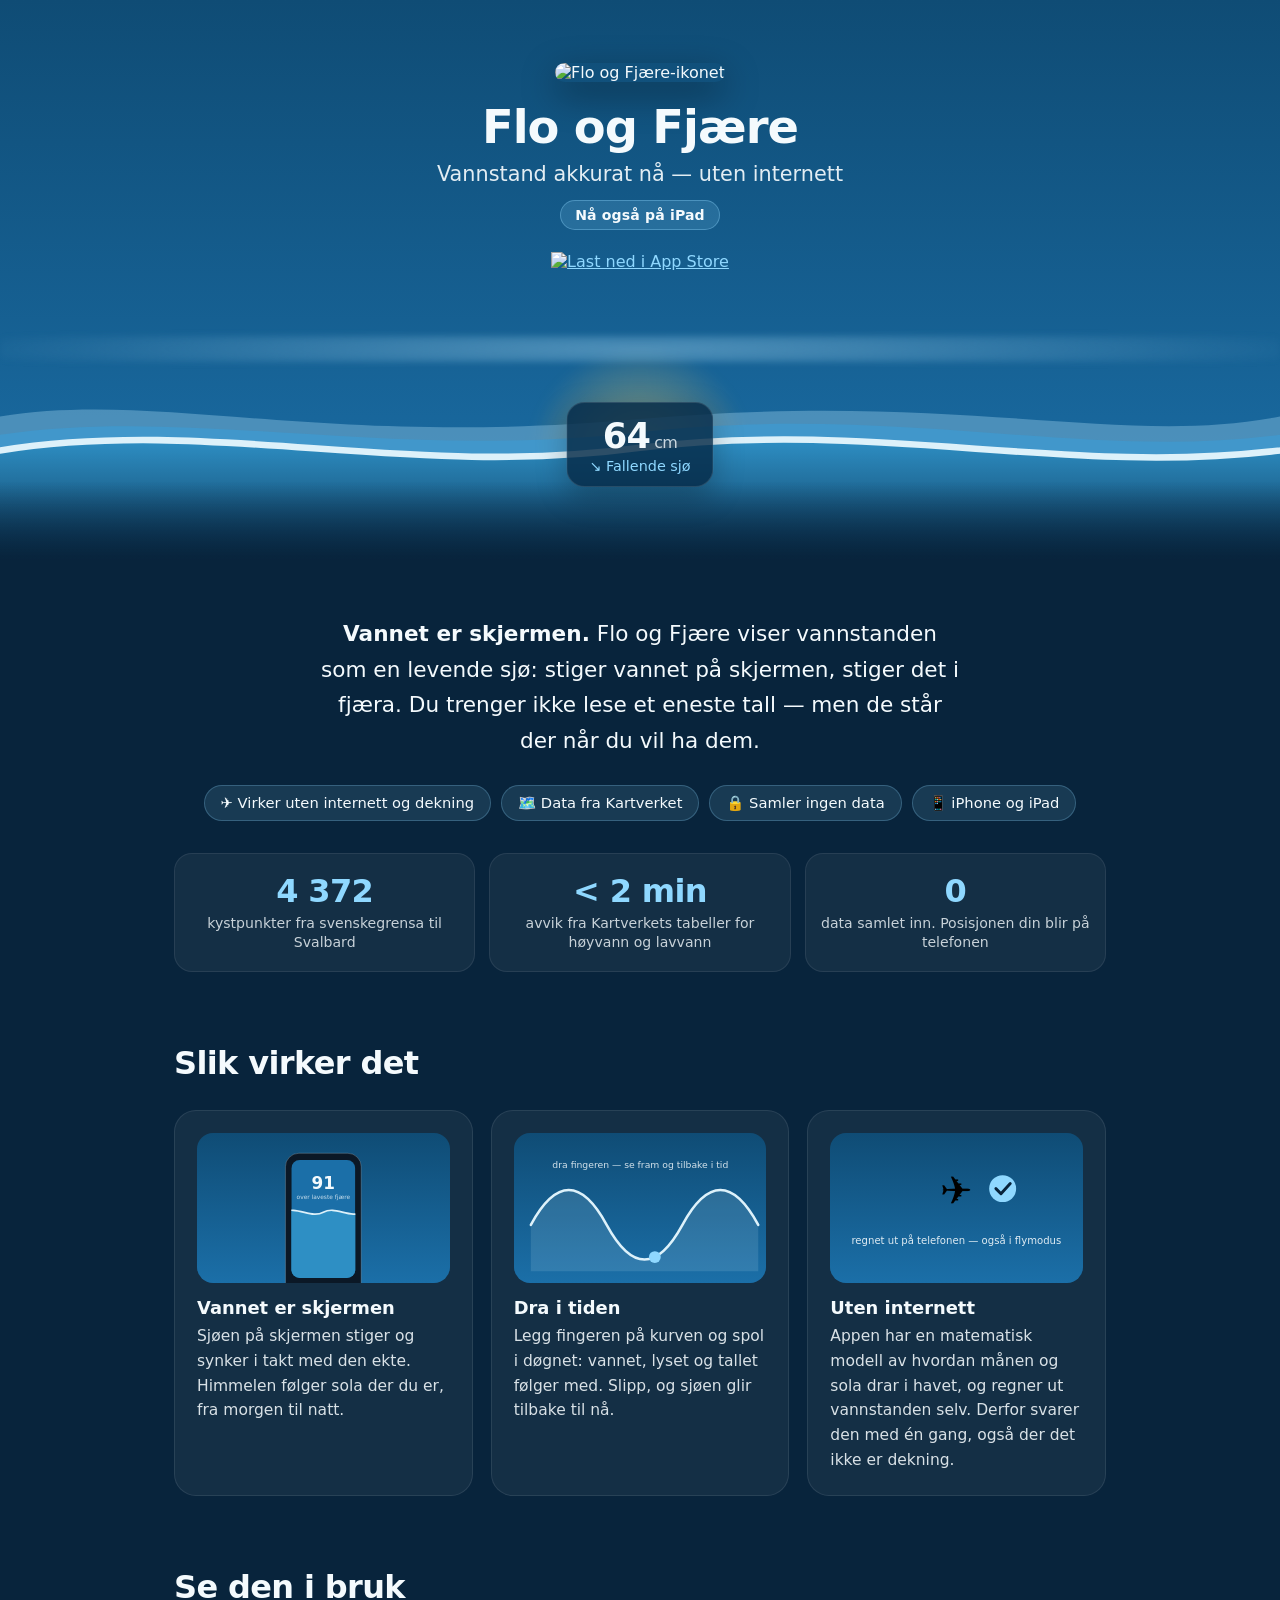
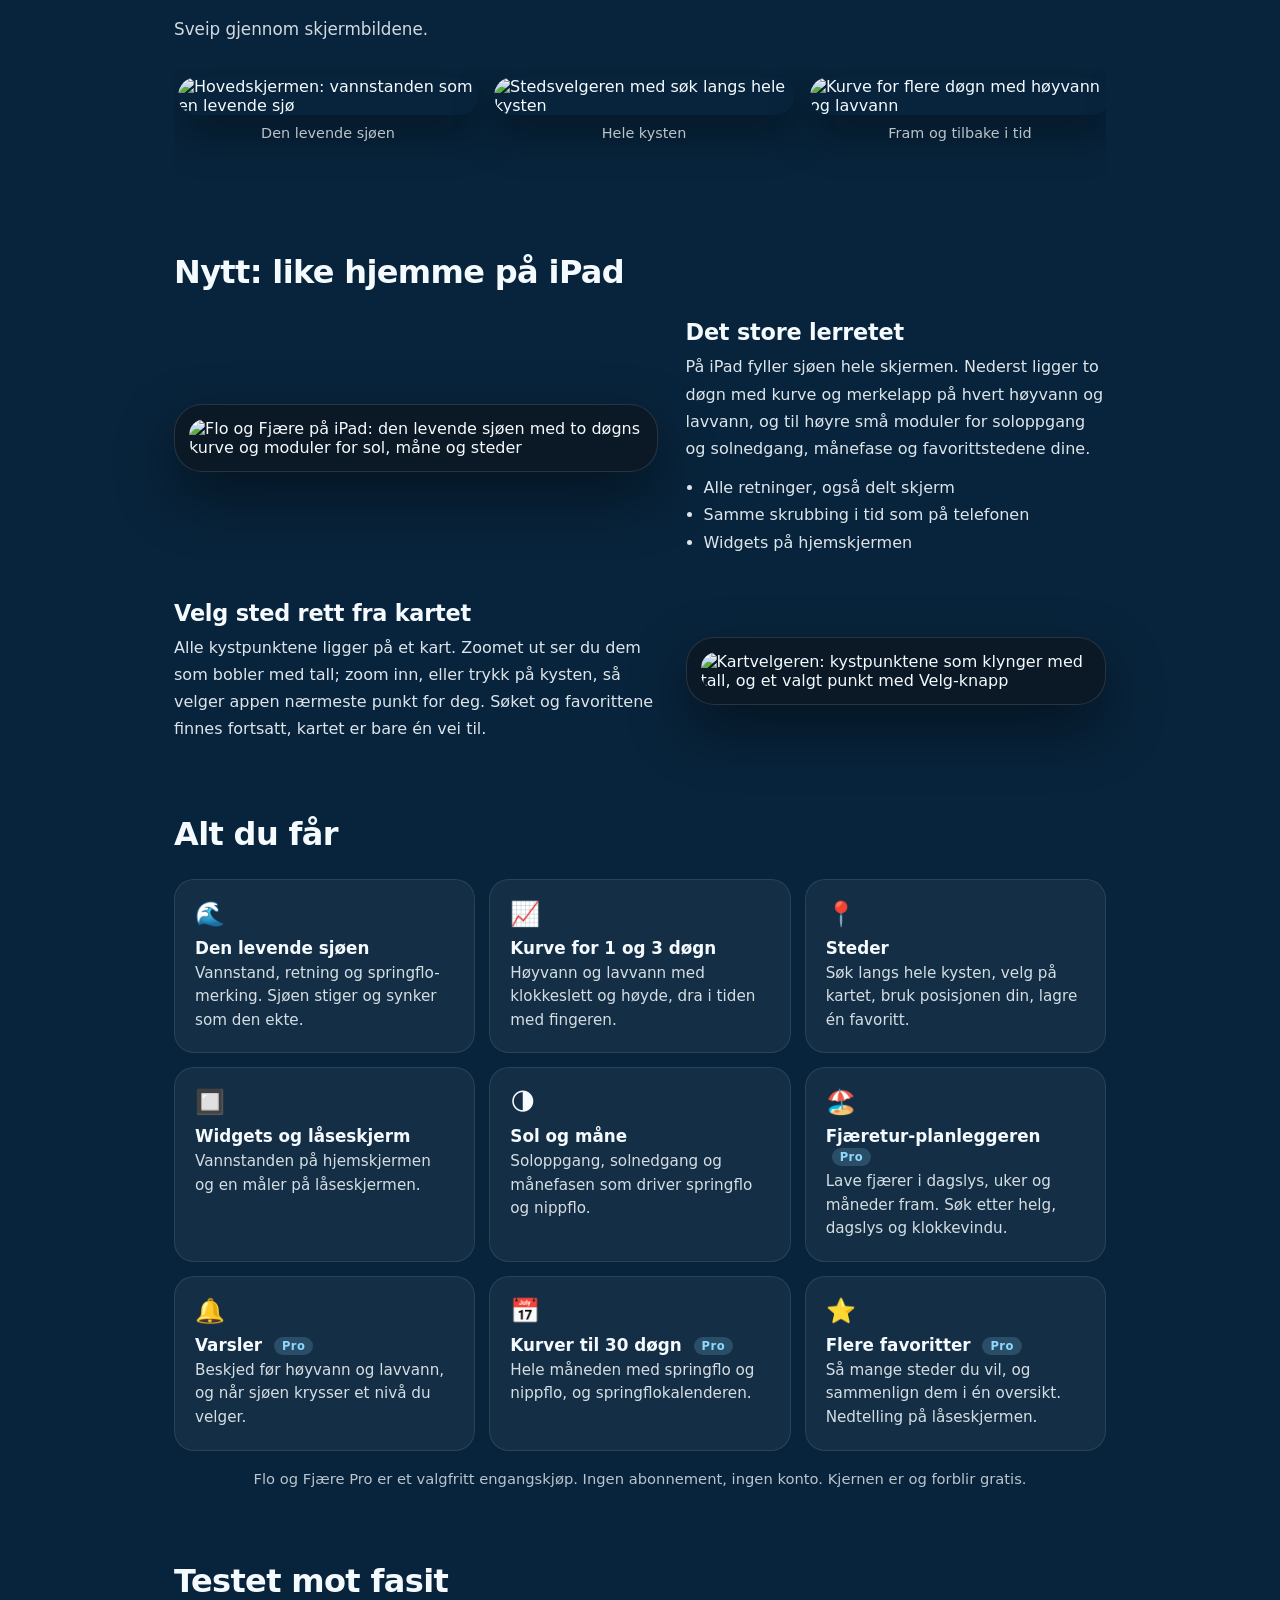
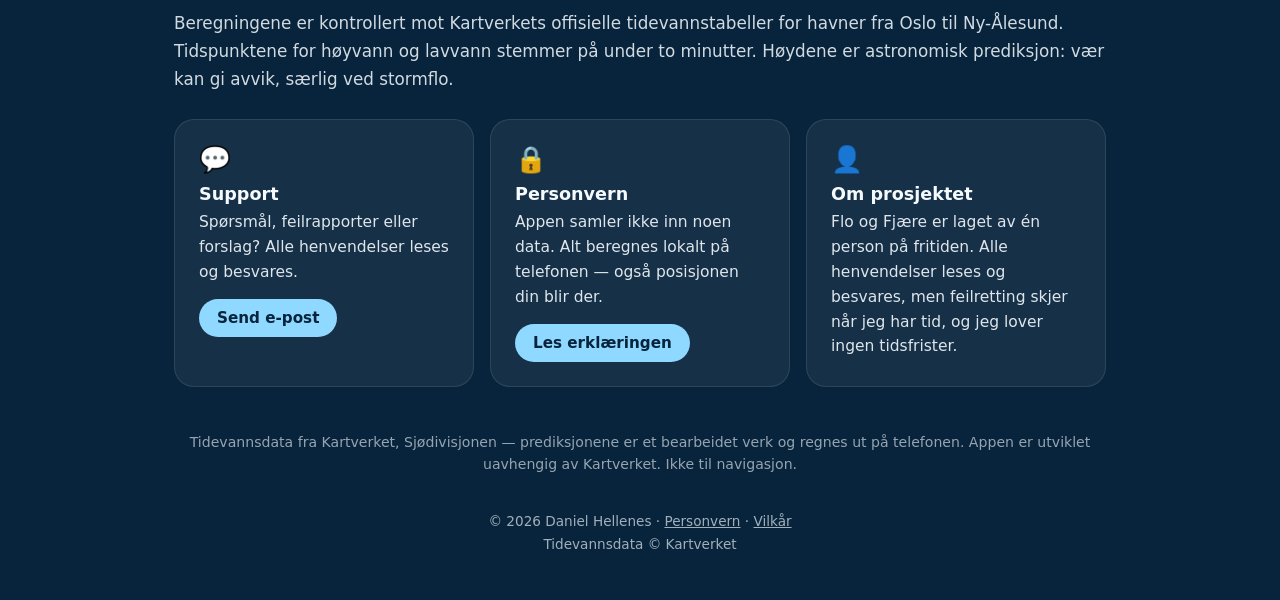
==== commit d3f53fdd: "Hero: flimmerfri måler (uten backdrop-filter), myk himmelovergang, sømløs sjøbunn Co-Authored-By: Cl" ====
--- a/index.html
+++ b/index.html
@@ -37,17 +37,17 @@
     position: relative; overflow: hidden;
     min-height: min(92vh, 780px); min-height: 560px;
     background: linear-gradient(var(--sky-top), var(--sky-bottom));
-    animation: himmel 60s ease-in-out infinite;
-  }
-  /* Døgnet går: morgen → dag → kveld → natt → morgen, som paletten i appen. */
-  @keyframes himmel {
-    0%   { background: linear-gradient(#0F4C75, #1B6FA8); }
-    22%  { background: linear-gradient(#2A78B0, #6FB1D8); }
-    45%  { background: linear-gradient(#2E5E8C, #C97A5A); }
-    62%  { background: linear-gradient(#0B1E33, #10314F); }
-    82%  { background: linear-gradient(#0B1E33, #10314F); }
-    100% { background: linear-gradient(#0F4C75, #1B6FA8); }
-  }
+  }
+  /* Døgnet går: dag, kveld og natt ligger som lag over morgenhimmelen
+     og tones inn og ut — gradienter kan ikke animeres direkte, de
+     hopper; opacity glir. */
+  .himmel { position: absolute; inset: 0; pointer-events: none; opacity: 0; }
+  .himmel-dag   { background: linear-gradient(#2A78B0, #6FB1D8); animation: dag 60s ease-in-out infinite; }
+  .himmel-kveld { background: linear-gradient(#2E5E8C, #C97A5A); animation: kveld 60s ease-in-out infinite; }
+  .himmel-natt  { background: linear-gradient(#0B1E33, #10314F); animation: natt 60s ease-in-out infinite; }
+  @keyframes dag   { 0%,8% { opacity: 0; } 22% { opacity: 1; } 36% { opacity: 1; } 48%,100% { opacity: 0; } }
+  @keyframes kveld { 0%,36% { opacity: 0; } 47% { opacity: 1; } 55% { opacity: 1; } 64%,100% { opacity: 0; } }
+  @keyframes natt  { 0%,55% { opacity: 0; } 64% { opacity: 1; } 84% { opacity: 1; } 96%,100% { opacity: 0; } }
   .sol {
     position: absolute; left: 50%; top: 58%; width: 260px; height: 260px;
     margin-left: -130px; border-radius: 50%; pointer-events: none;
@@ -96,8 +96,9 @@
     position: absolute; z-index: 3; left: 50%; bottom: 13%;
     transform: translateX(-50%);
     padding: 12px 22px; border-radius: 18px; text-align: center;
-    background: var(--glass); border: 1px solid var(--glass-kant);
-    backdrop-filter: blur(10px); -webkit-backdrop-filter: blur(10px);
+    /* Ingen backdrop-filter: uskarp bakgrunn over bølger i bevegelse
+       flimret langs kortets kant (Daniels funn 15. sep). Tett glass. */
+    background: rgba(6,42,71,.82); border: 1px solid var(--glass-kant);
     box-shadow: 0 10px 30px rgba(0,0,0,.25);
   }
   .maaler .tall { font-size: 2.2rem; font-weight: 800; letter-spacing: -.02em; font-variant-numeric: tabular-nums; }
@@ -105,8 +106,11 @@
   .maaler .retning { font-size: .9rem; color: var(--accent); margin-top: 2px; }
 
   /* Sjøen: tre bølgelag, hele sjøen stiger og synker som tidevannet. */
+  /* Sjøen strekker seg under heroens kant (bottom −14 %), så bunnen
+     alltid er mørkt vann uansett hvor tidevannet står — ellers viste
+     kanten seg som en hard strek som fulgte animasjonen. */
   .sjo {
-    position: absolute; left: 0; right: 0; bottom: 0; height: 40%; z-index: 1;
+    position: absolute; left: 0; right: 0; bottom: -14%; height: 56%; z-index: 1;
     animation: tidevann 24s ease-in-out infinite;
   }
   @keyframes tidevann {
@@ -114,13 +118,21 @@
     50%      { transform: translateY(-7%); }
   }
   .sjo .lag { position: absolute; left: 0; bottom: 0; width: 100%; height: 100%; overflow: hidden; }
-  .sjo svg { position: absolute; bottom: 0; left: 0; width: 200%; height: 100%; display: block; }
+  .sjo svg {
+    position: absolute; bottom: 0; left: 0; width: 200%; height: 100%; display: block;
+    will-change: transform; backface-visibility: hidden;
+  }
   .lag-bak svg  { animation: driv 30s linear infinite; opacity: .5; }
   .lag-midt svg { animation: driv 22s linear infinite reverse; opacity: .75; }
   .lag-fram svg { animation: driv 16s linear infinite; }
   @keyframes driv { from { transform: translateX(0); } to { transform: translateX(-50%); } }
-  /* Bunnen av heroen skal alltid være vann, også når sjøen står lavt. */
+  /* Bunnen av heroen skal alltid være vann, også når sjøen står lavt —
+     og overgangen til siden under tones sømløst over i dypet. */
   .sjo-bunn { position: absolute; left: 0; right: 0; bottom: 0; height: 12%; background: var(--deep); z-index: 0; }
+  .hero::after {
+    content: ""; position: absolute; left: 0; right: 0; bottom: 0; height: 14%; z-index: 2;
+    background: linear-gradient(rgba(8,36,60,0), var(--deep)); pointer-events: none;
+  }
 
   /* ================= INNHOLD ================= */
   main { max-width: 980px; margin: 0 auto; padding: 0 24px 8px; }
@@ -227,7 +239,7 @@
   .avsl.synlig { opacity: 1; transform: none; }
 
   @media (prefers-reduced-motion: reduce) {
-    .hero, .sol, .sjo, .lag-bak svg, .lag-midt svg, .lag-fram svg, .mini-vann, .puls { animation: none !important; }
+    .himmel, .sol, .sjo, .lag-bak svg, .lag-midt svg, .lag-fram svg, .mini-vann, .puls { animation: none !important; }
     .kurve-linje { stroke-dashoffset: 0; animation: none; }
     .avsl { opacity: 1; transform: none; transition: none; }
     html { scroll-behavior: auto; }
@@ -237,6 +249,9 @@
 <body>
 
 <header class="hero">
+  <div class="himmel himmel-dag" aria-hidden="true"></div>
+  <div class="himmel himmel-kveld" aria-hidden="true"></div>
+  <div class="himmel himmel-natt" aria-hidden="true"></div>
   <div class="sol" aria-hidden="true"></div>
   <div class="horisont" aria-hidden="true"></div>
   <div class="hero-innhold">
@@ -275,7 +290,8 @@
         <defs>
           <linearGradient id="vann" x1="0" y1="0" x2="0" y2="1">
             <stop offset="0" stop-color="#2E8FC4"/>
-            <stop offset="1" stop-color="#08243C"/>
+            <stop offset=".6" stop-color="#0D3A5C"/>
+            <stop offset=".85" stop-color="#08243C"/>
           </linearGradient>
         </defs>
         <path d="M0,96 C200,70 380,118 600,94 C820,72 1000,116 1200,96
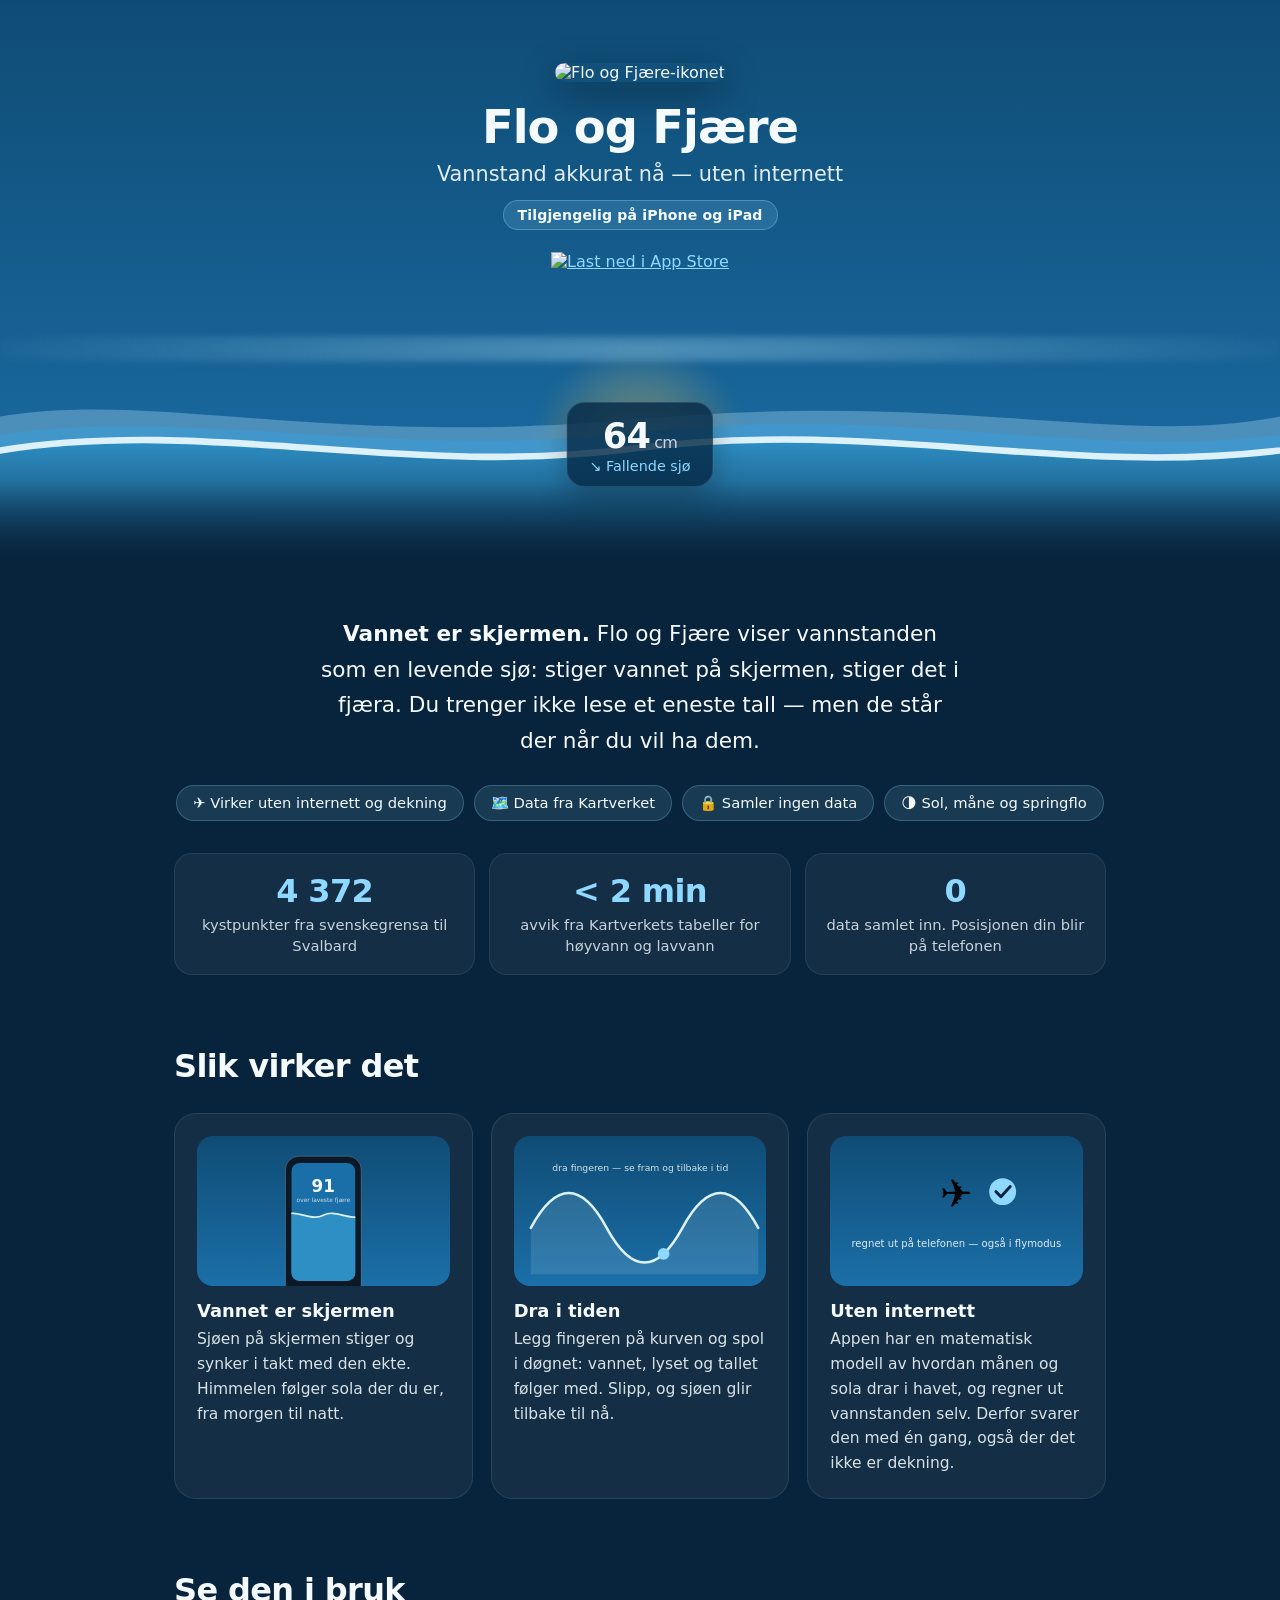
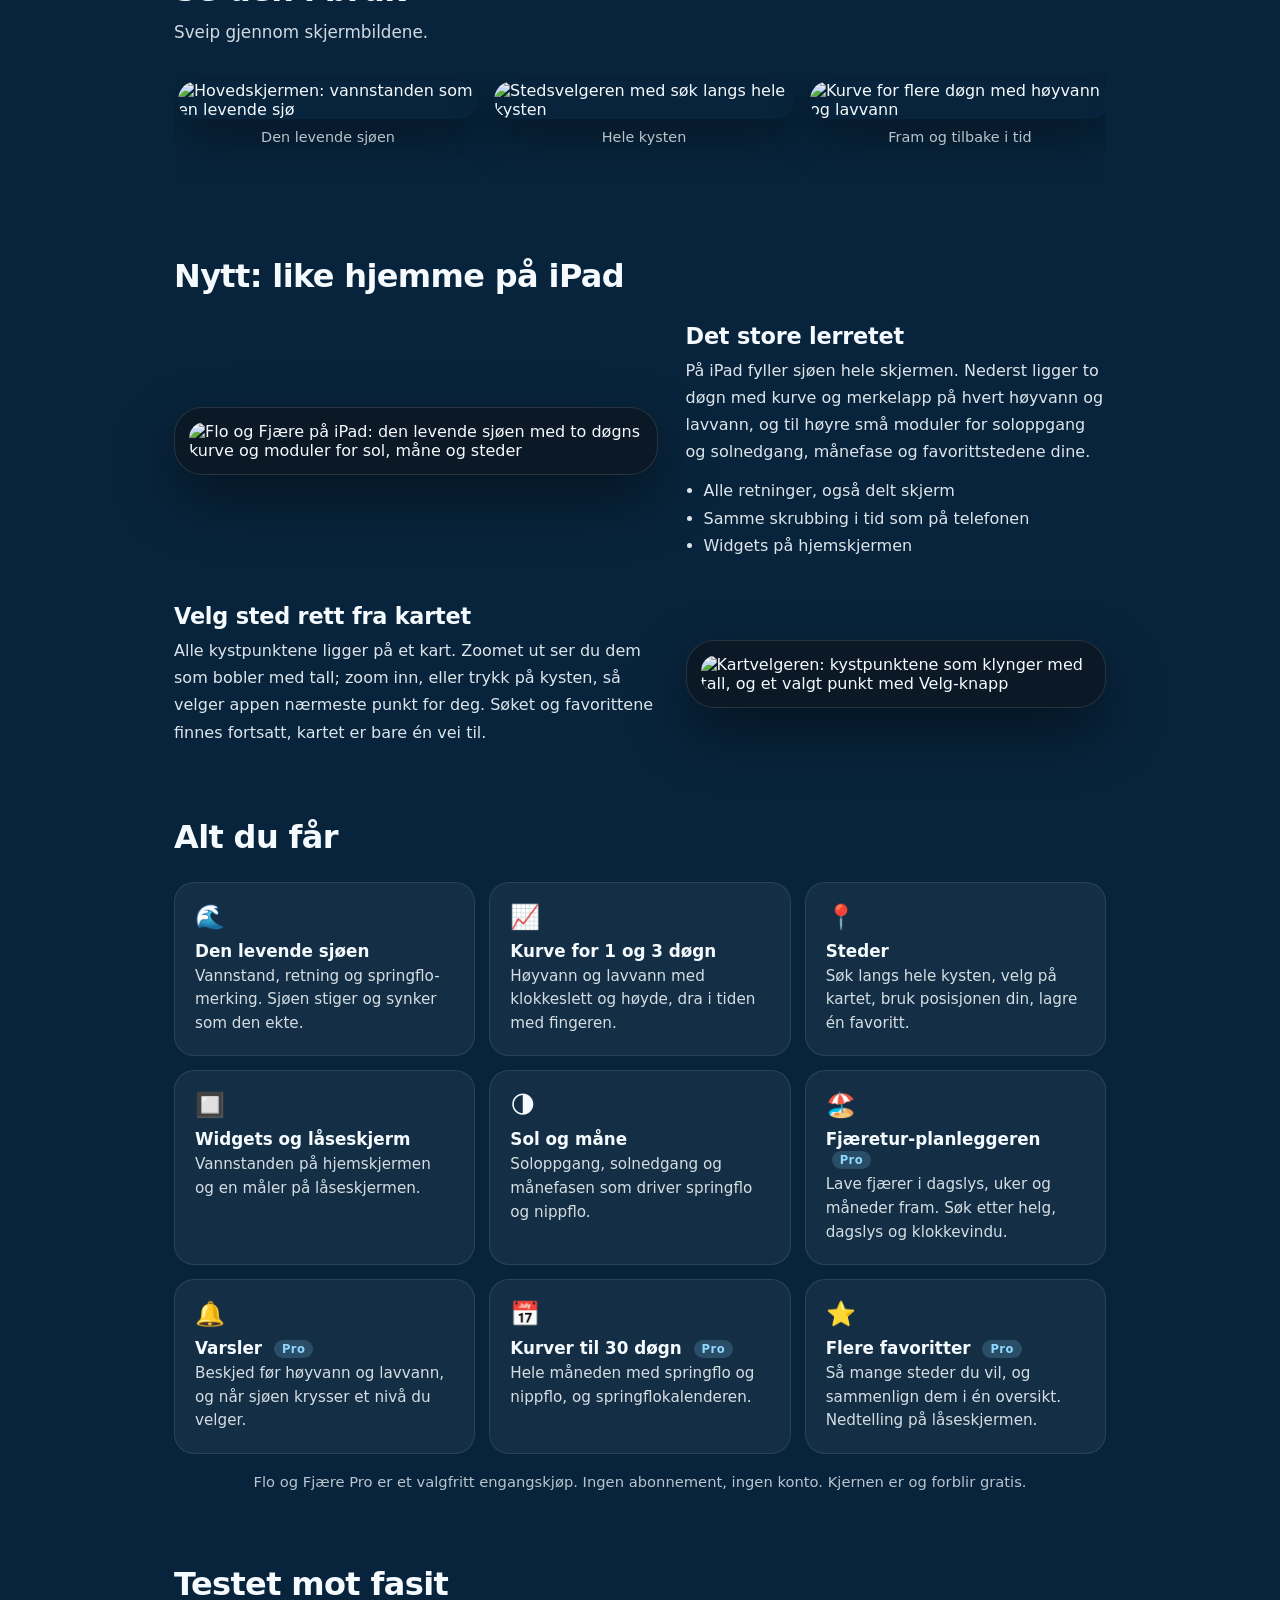
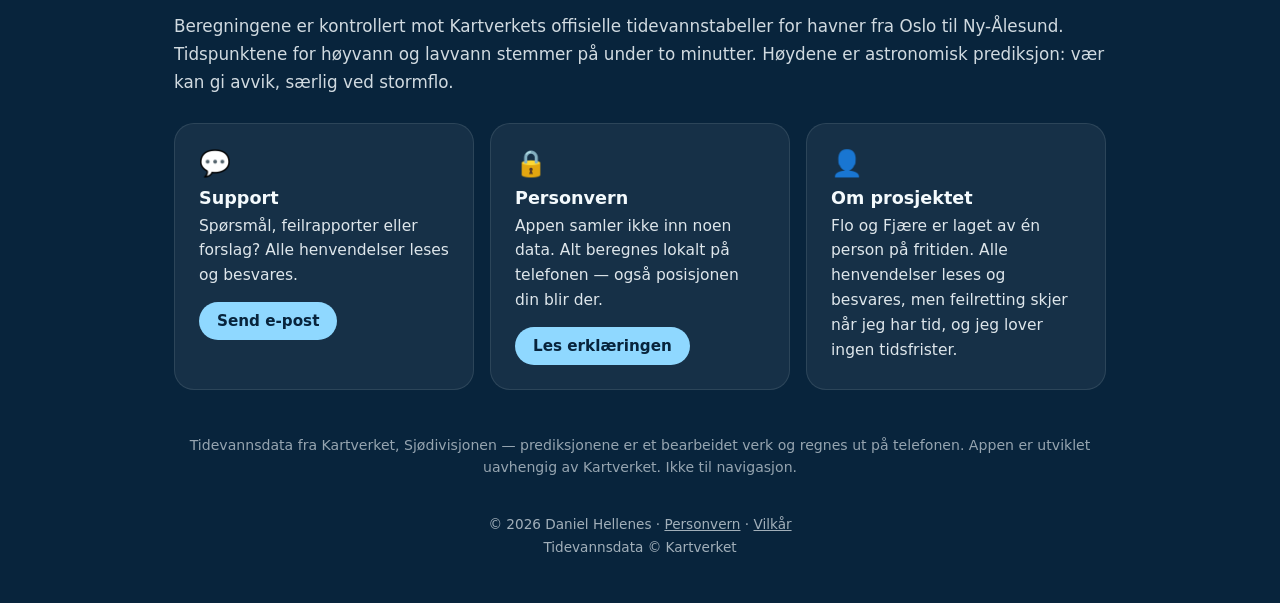
==== commit 9af04a99: "«Tilgjengelig på iPhone og iPad»; nøkkeltall som rader på mobil Co-Authored-By: Claude Fable 5.1 <no" ====
--- a/index.html
+++ b/index.html
@@ -148,10 +148,21 @@
   }
 
   /* Tre tall som sier alt. */
-  .tall-rad { display: grid; gap: 14px; grid-template-columns: repeat(3, 1fr); margin-top: 32px; }
-  .tall-kort { text-align: center; padding: 18px 10px; border-radius: 18px; background: rgba(244,250,253,.05); border: 1px solid rgba(244,250,253,.08); }
-  .tall-kort b { display: block; font-size: clamp(1.4rem, 4vw, 2rem); font-weight: 800; letter-spacing: -.02em; color: var(--accent); }
-  .tall-kort span { font-size: .88rem; opacity: .8; line-height: 1.4; display: block; margin-top: 4px; }
+  /* Mobil først: rader med tallet til venstre; tre kolonner fra 560 px. */
+  .tall-rad { display: grid; gap: 12px; grid-template-columns: 1fr; margin-top: 32px; }
+  .tall-kort {
+    display: flex; align-items: center; gap: 16px; text-align: left;
+    padding: 14px 18px; border-radius: 18px;
+    background: rgba(244,250,253,.05); border: 1px solid rgba(244,250,253,.08);
+  }
+  .tall-kort b { flex: 0 0 96px; font-size: clamp(1.4rem, 4vw, 2rem); font-weight: 800; letter-spacing: -.02em; color: var(--accent); }
+  .tall-kort span { font-size: .92rem; opacity: .8; line-height: 1.45; }
+  @media (min-width: 560px) {
+    .tall-rad { grid-template-columns: repeat(3, 1fr); gap: 14px; }
+    .tall-kort { display: block; text-align: center; padding: 18px 10px; }
+    .tall-kort b { display: block; }
+    .tall-kort span { display: block; margin-top: 4px; }
+  }
 
   /* Slik virker det: tre animerte illustrasjoner. */
   .tre { display: grid; gap: 18px; margin-top: 28px; }
@@ -258,7 +269,7 @@
     <img class="ikon" src="/floogfjare/ikon.png" alt="Flo og Fjære-ikonet">
     <h1>Flo og Fjære</h1>
     <p class="tagline">Vannstand akkurat nå&nbsp;— uten internett</p>
-    <div><span class="nyhet">Nå også på iPad</span></div>
+    <div><span class="nyhet">Tilgjengelig på iPhone og iPad</span></div>
     <a class="lastned" href="https://apps.apple.com/no/app/id6794909612">
       <img src="/floogfjare/appstore-merke.svg" alt="Last ned i App Store">
     </a>
@@ -315,7 +326,7 @@
     <span class="chip"><span aria-hidden="true">✈️</span> Virker uten internett og dekning</span>
     <span class="chip"><span aria-hidden="true">🗺️</span> Data fra Kartverket</span>
     <span class="chip"><span aria-hidden="true">🔒</span> Samler ingen data</span>
-    <span class="chip"><span aria-hidden="true">📱</span> iPhone og iPad</span>
+    <span class="chip"><span aria-hidden="true">🌗</span> Sol, måne og springflo</span>
   </div>
 
   <div class="tall-rad avsl">
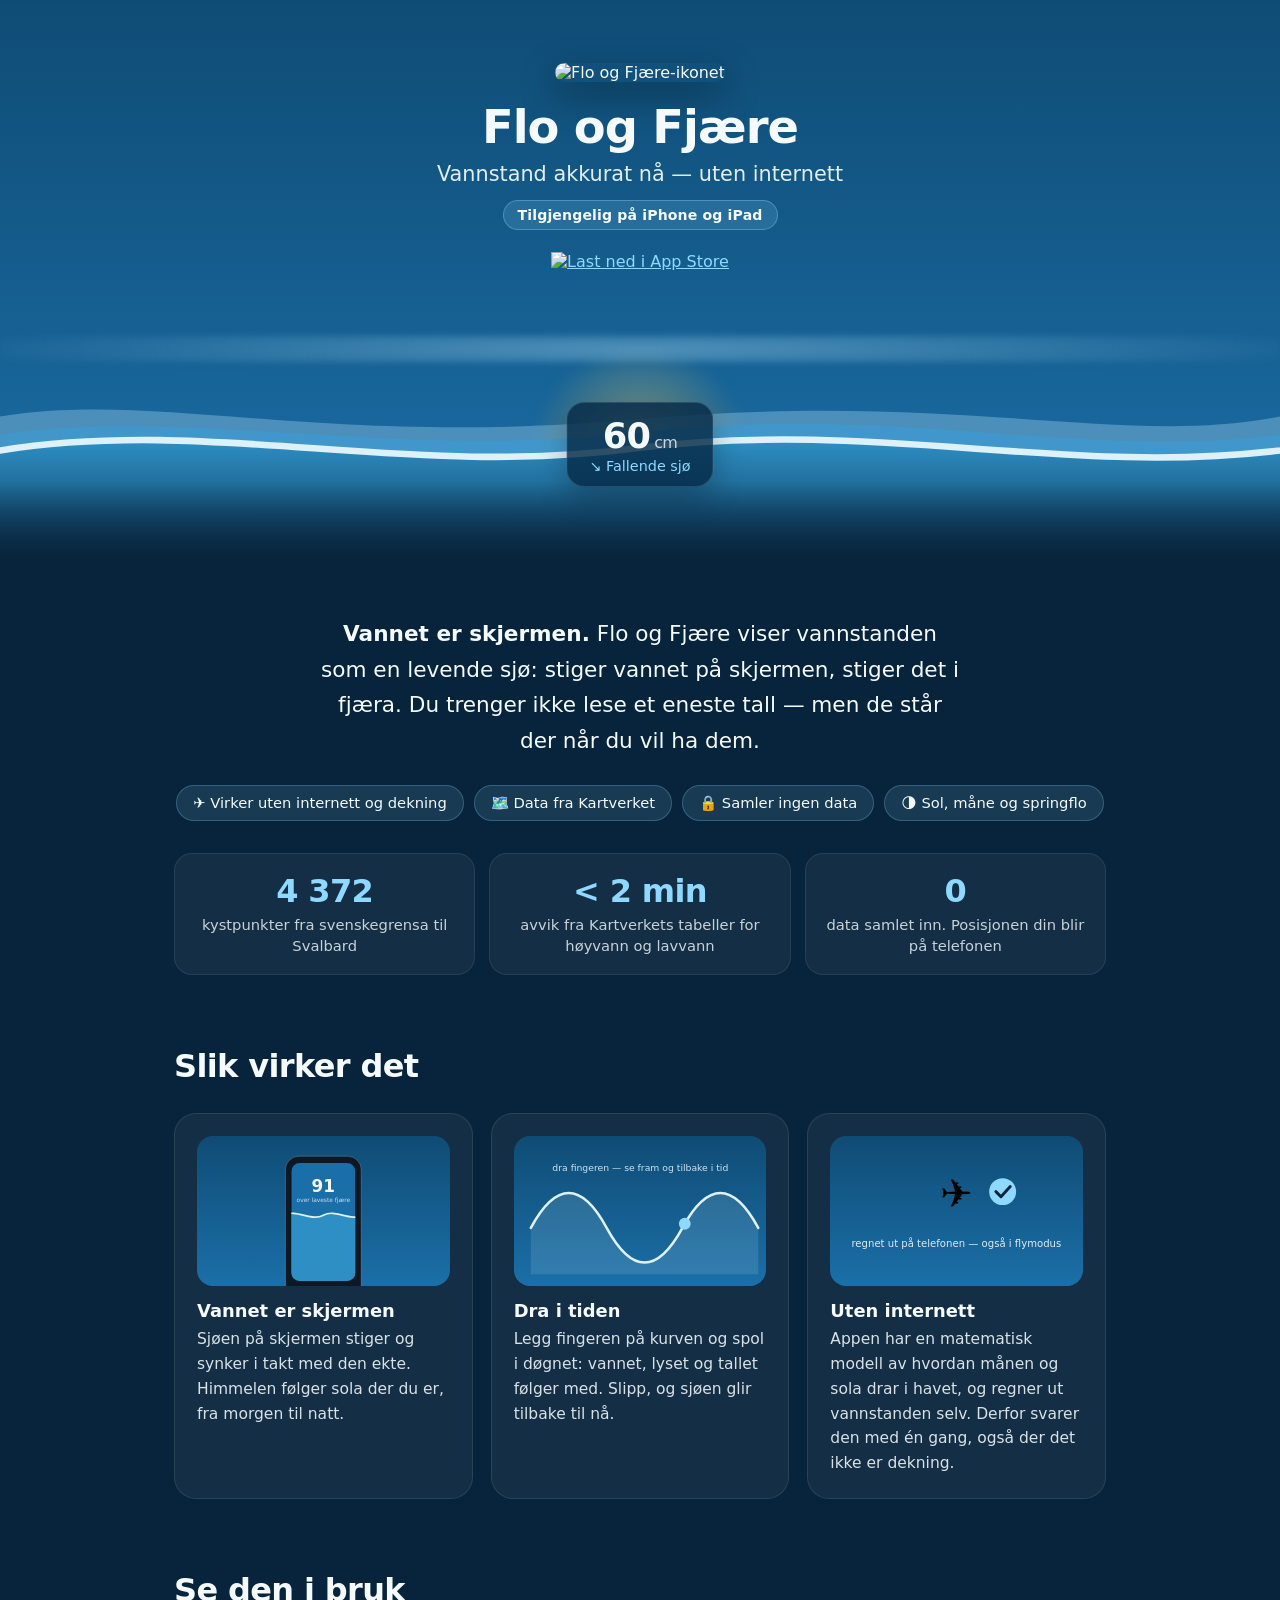
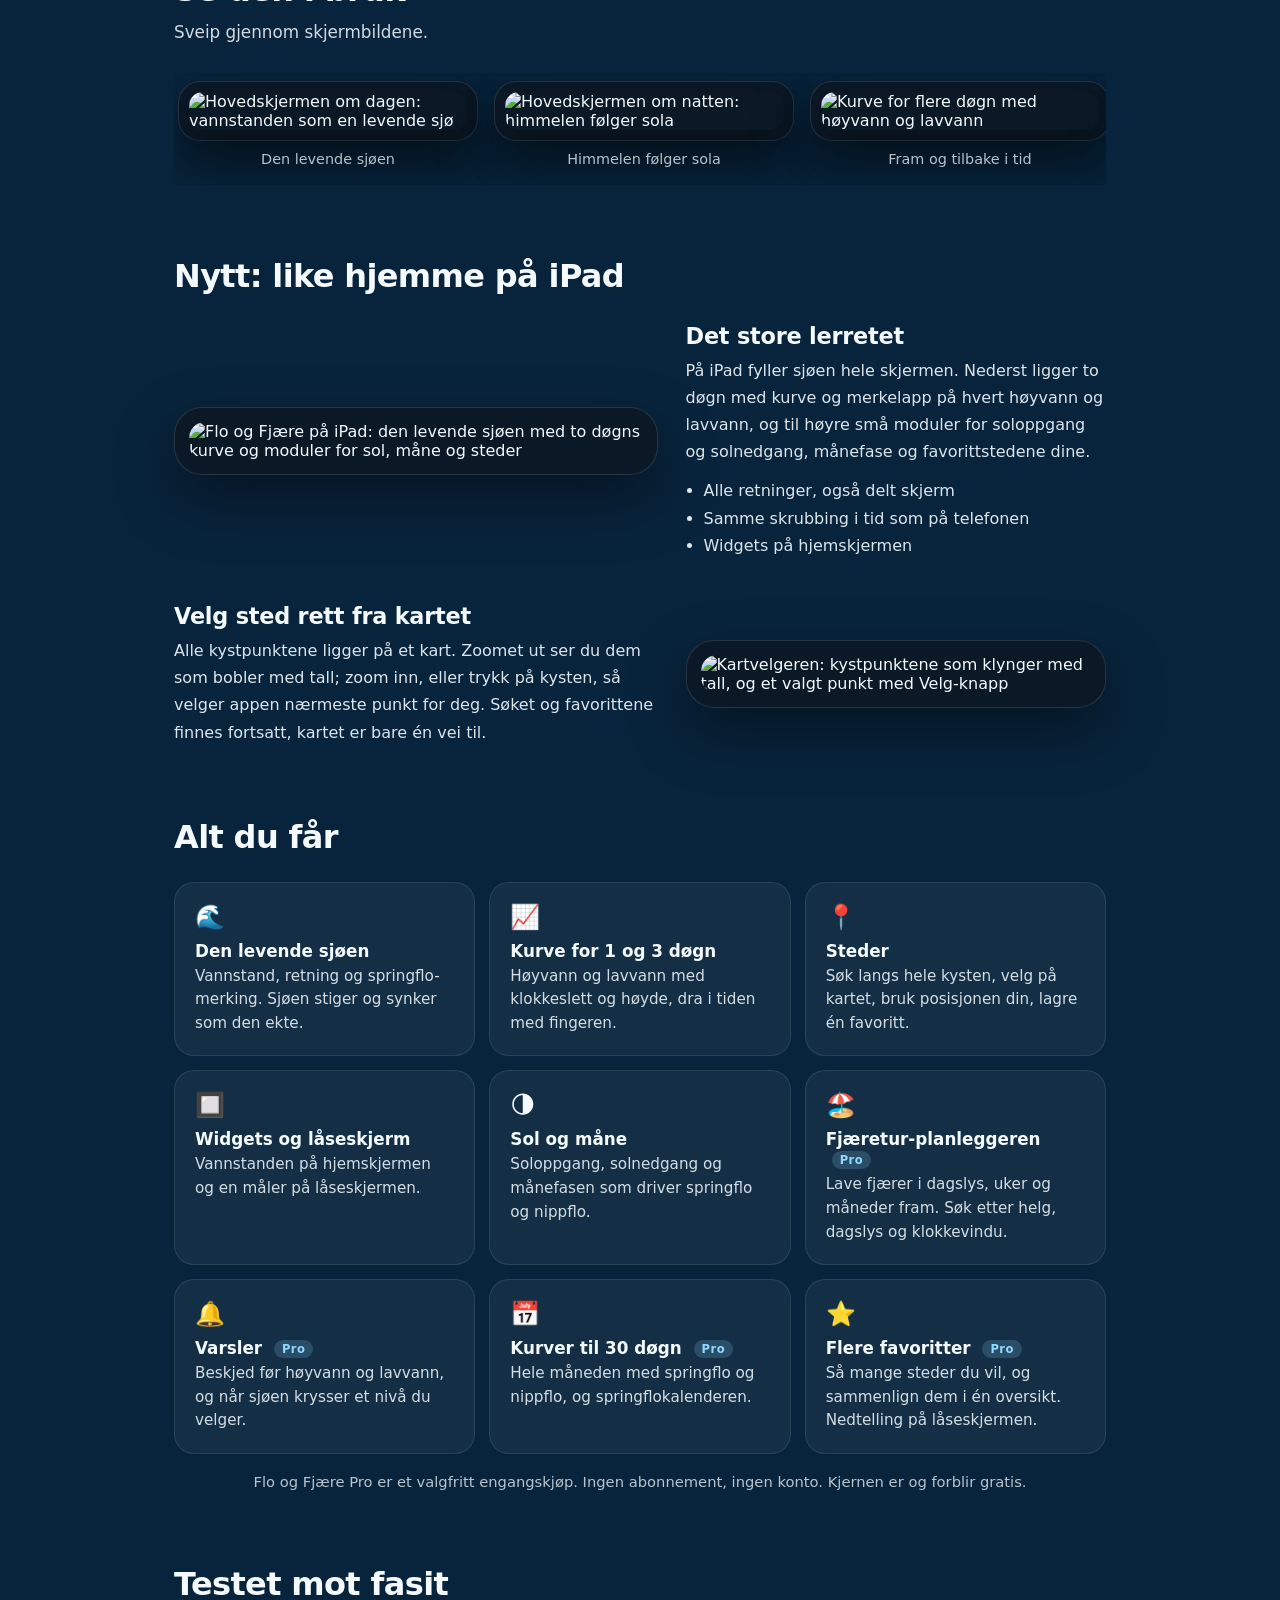
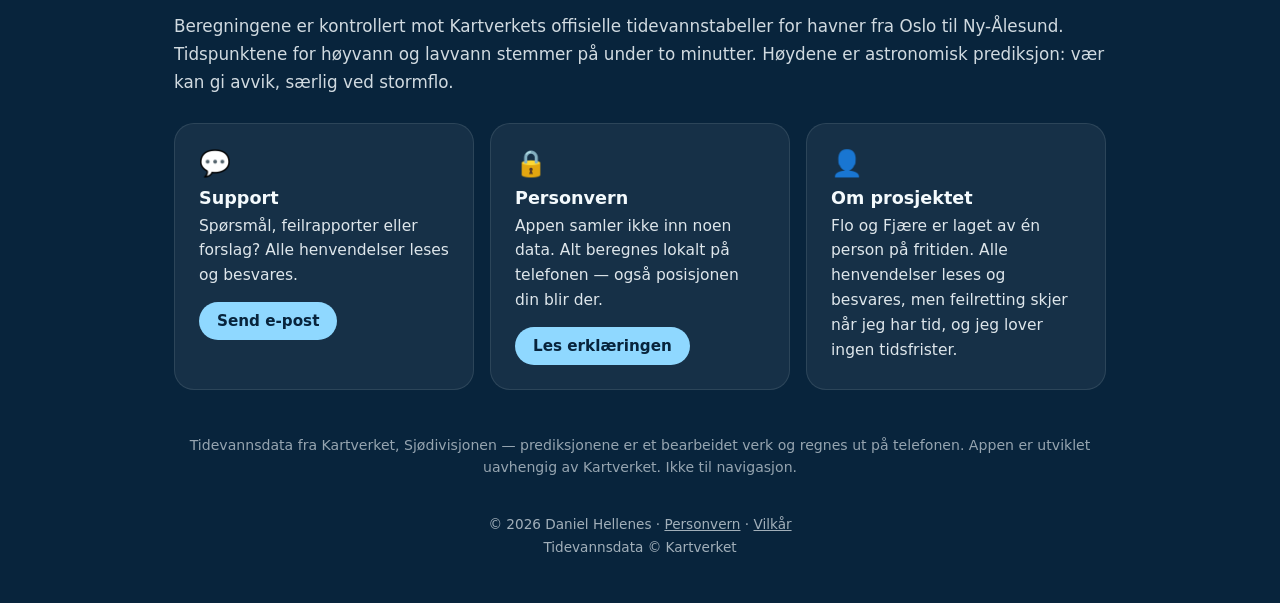
==== commit ca1f2844: "Galleri: seks rene skjermbilder fra 1.3 i samme ramme (dag, natt, kurve, planlegger, steder, kart) D" ====
--- a/index.html
+++ b/index.html
@@ -397,10 +397,11 @@
     <h2>Se den i bruk</h2>
     <p class="under">Sveip gjennom skjermbildene.</p>
     <div class="galleri">
-      <figure><img src="/floogfjare/bilder/iphone-01-hero.jpg" alt="Hovedskjermen: vannstanden som en levende sjø" loading="lazy"><figcaption>Den levende sjøen</figcaption></figure>
-      <figure><img src="/floogfjare/bilder/iphone-02-kysten.jpg" alt="Stedsvelgeren med søk langs hele kysten" loading="lazy"><figcaption>Hele kysten</figcaption></figure>
-      <figure><img src="/floogfjare/bilder/iphone-03-kurve.jpg" alt="Kurve for flere døgn med høyvann og lavvann" loading="lazy"><figcaption>Fram og tilbake i tid</figcaption></figure>
-      <figure><img src="/floogfjare/bilder/iphone-04-fjaeretur.jpg" alt="Fjæretur-planleggeren" loading="lazy"><figcaption>Fjæretur-planleggeren</figcaption></figure>
+      <figure><div class="ramme"><img src="/floogfjare/bilder/iphone-hjem.jpg" alt="Hovedskjermen om dagen: vannstanden som en levende sjø" loading="lazy"></div><figcaption>Den levende sjøen</figcaption></figure>
+      <figure><div class="ramme"><img src="/floogfjare/bilder/iphone-natt.jpg" alt="Hovedskjermen om natten: himmelen følger sola" loading="lazy"></div><figcaption>Himmelen følger sola</figcaption></figure>
+      <figure><div class="ramme"><img src="/floogfjare/bilder/iphone-kurve.jpg" alt="Kurve for flere døgn med høyvann og lavvann" loading="lazy"></div><figcaption>Fram og tilbake i tid</figcaption></figure>
+      <figure><div class="ramme"><img src="/floogfjare/bilder/iphone-planlegger.jpg" alt="Fjæretur-planleggeren" loading="lazy"></div><figcaption>Fjæretur-planleggeren</figcaption></figure>
+      <figure><div class="ramme"><img src="/floogfjare/bilder/iphone-steder.jpg" alt="Stedsvelgeren: søk, min posisjon og velg på kartet" loading="lazy"></div><figcaption>Hele kysten</figcaption></figure>
       <figure><div class="ramme"><img src="/floogfjare/bilder/iphone-kart.jpg" alt="Kartet i stedsvelgeren med kystpunkter" loading="lazy"></div><figcaption>Velg på kartet</figcaption></figure>
     </div>
   </section>
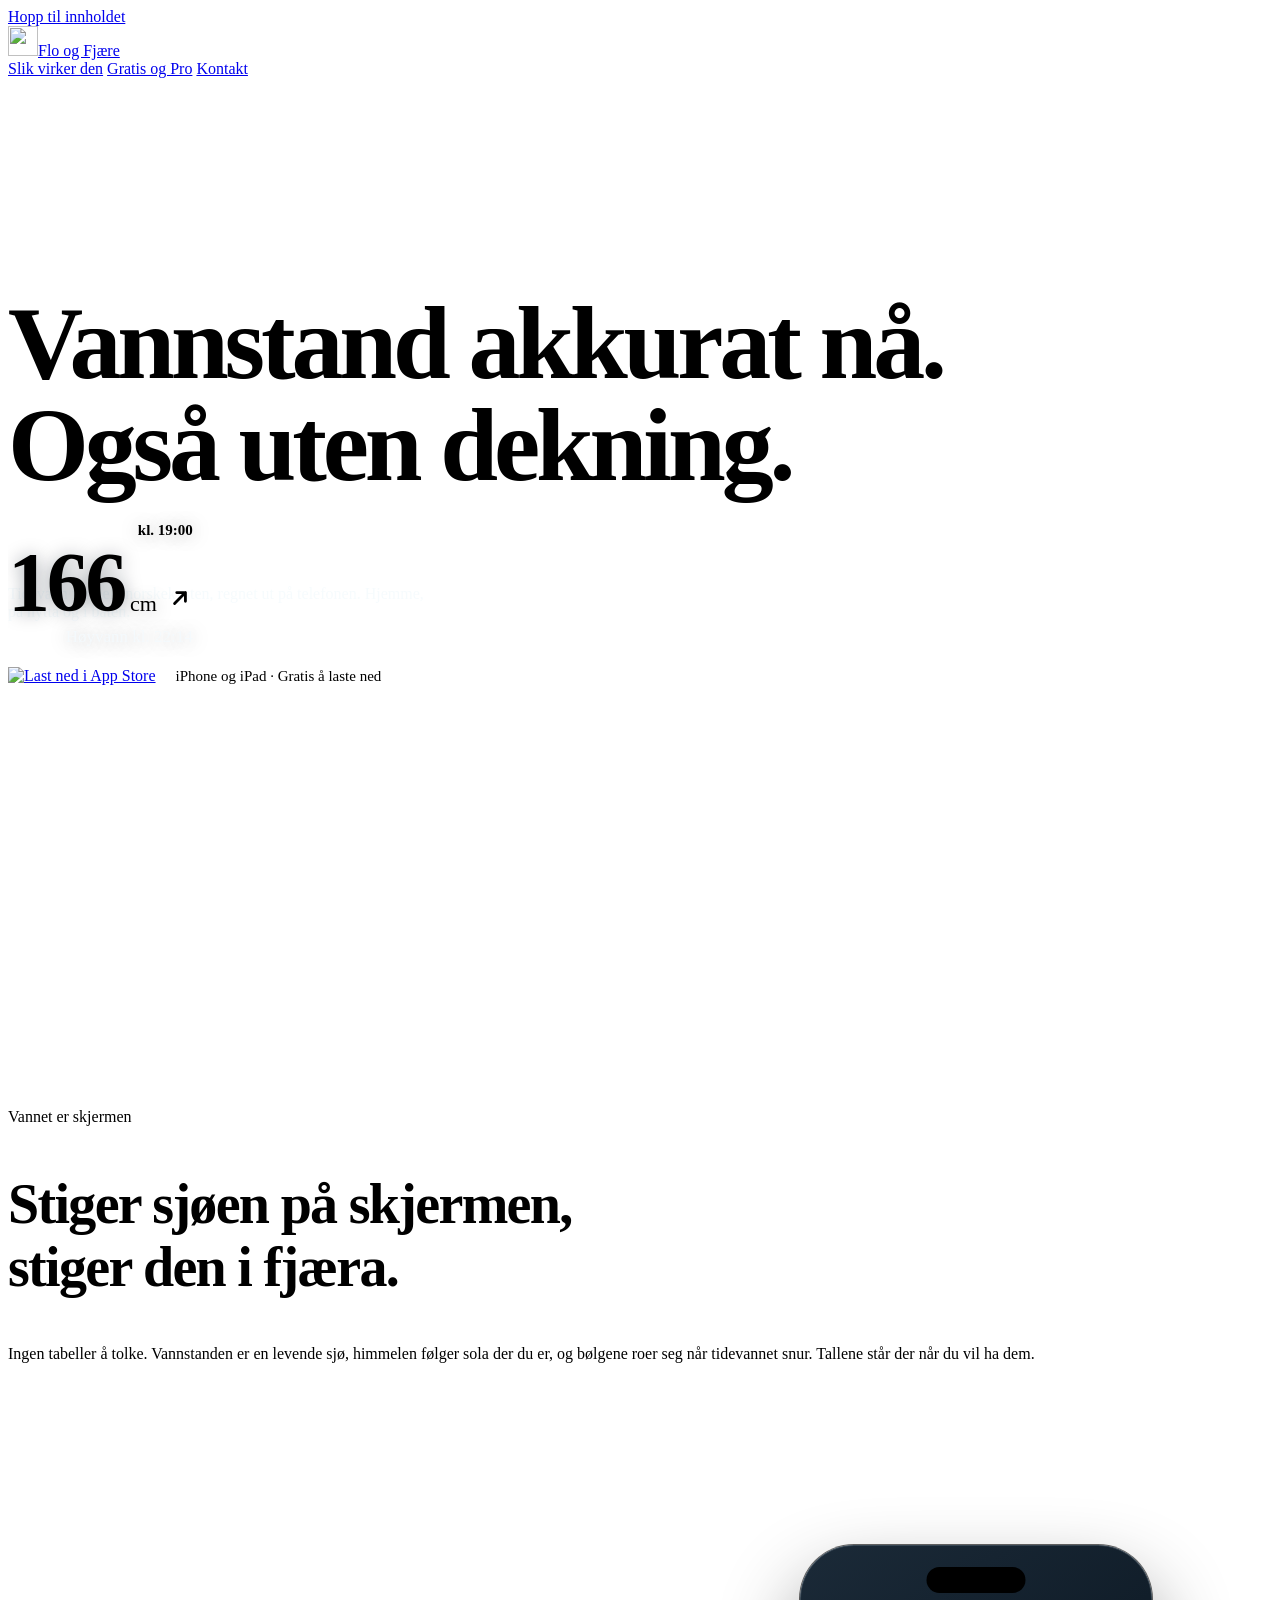
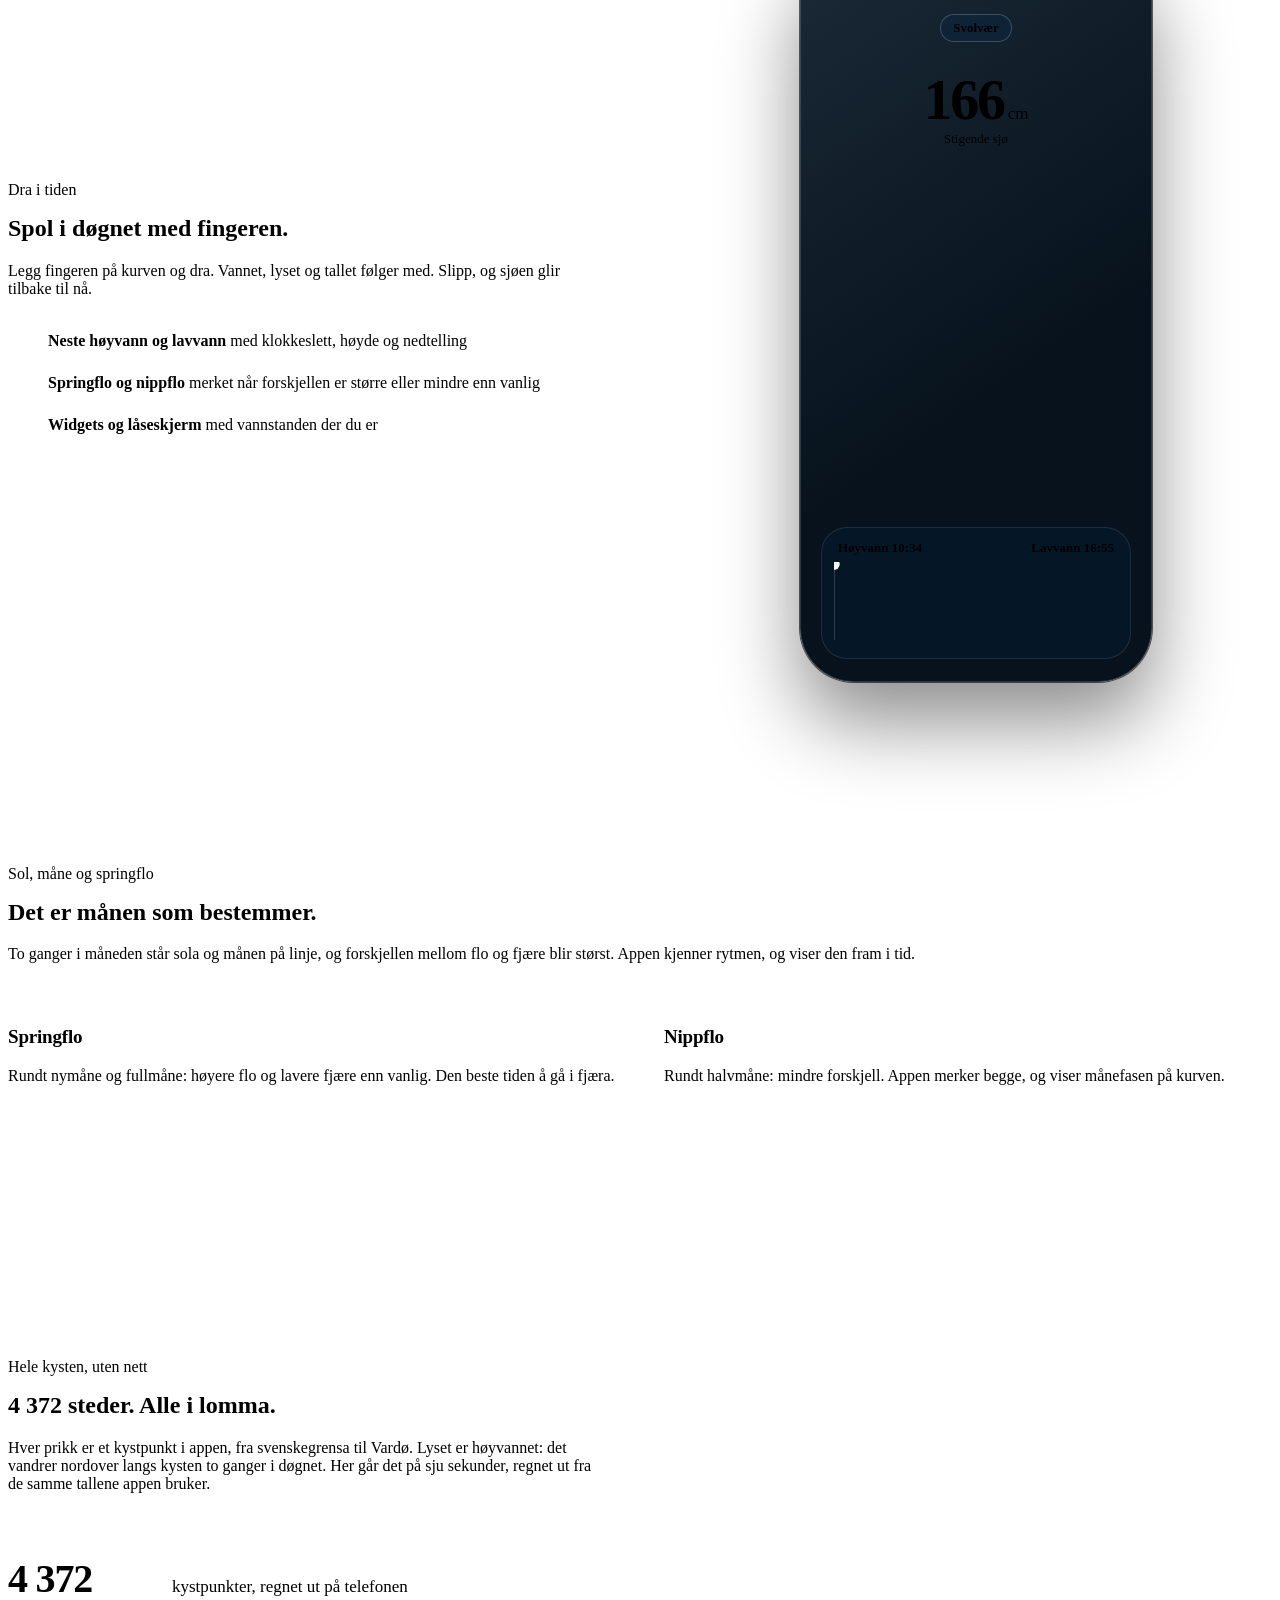
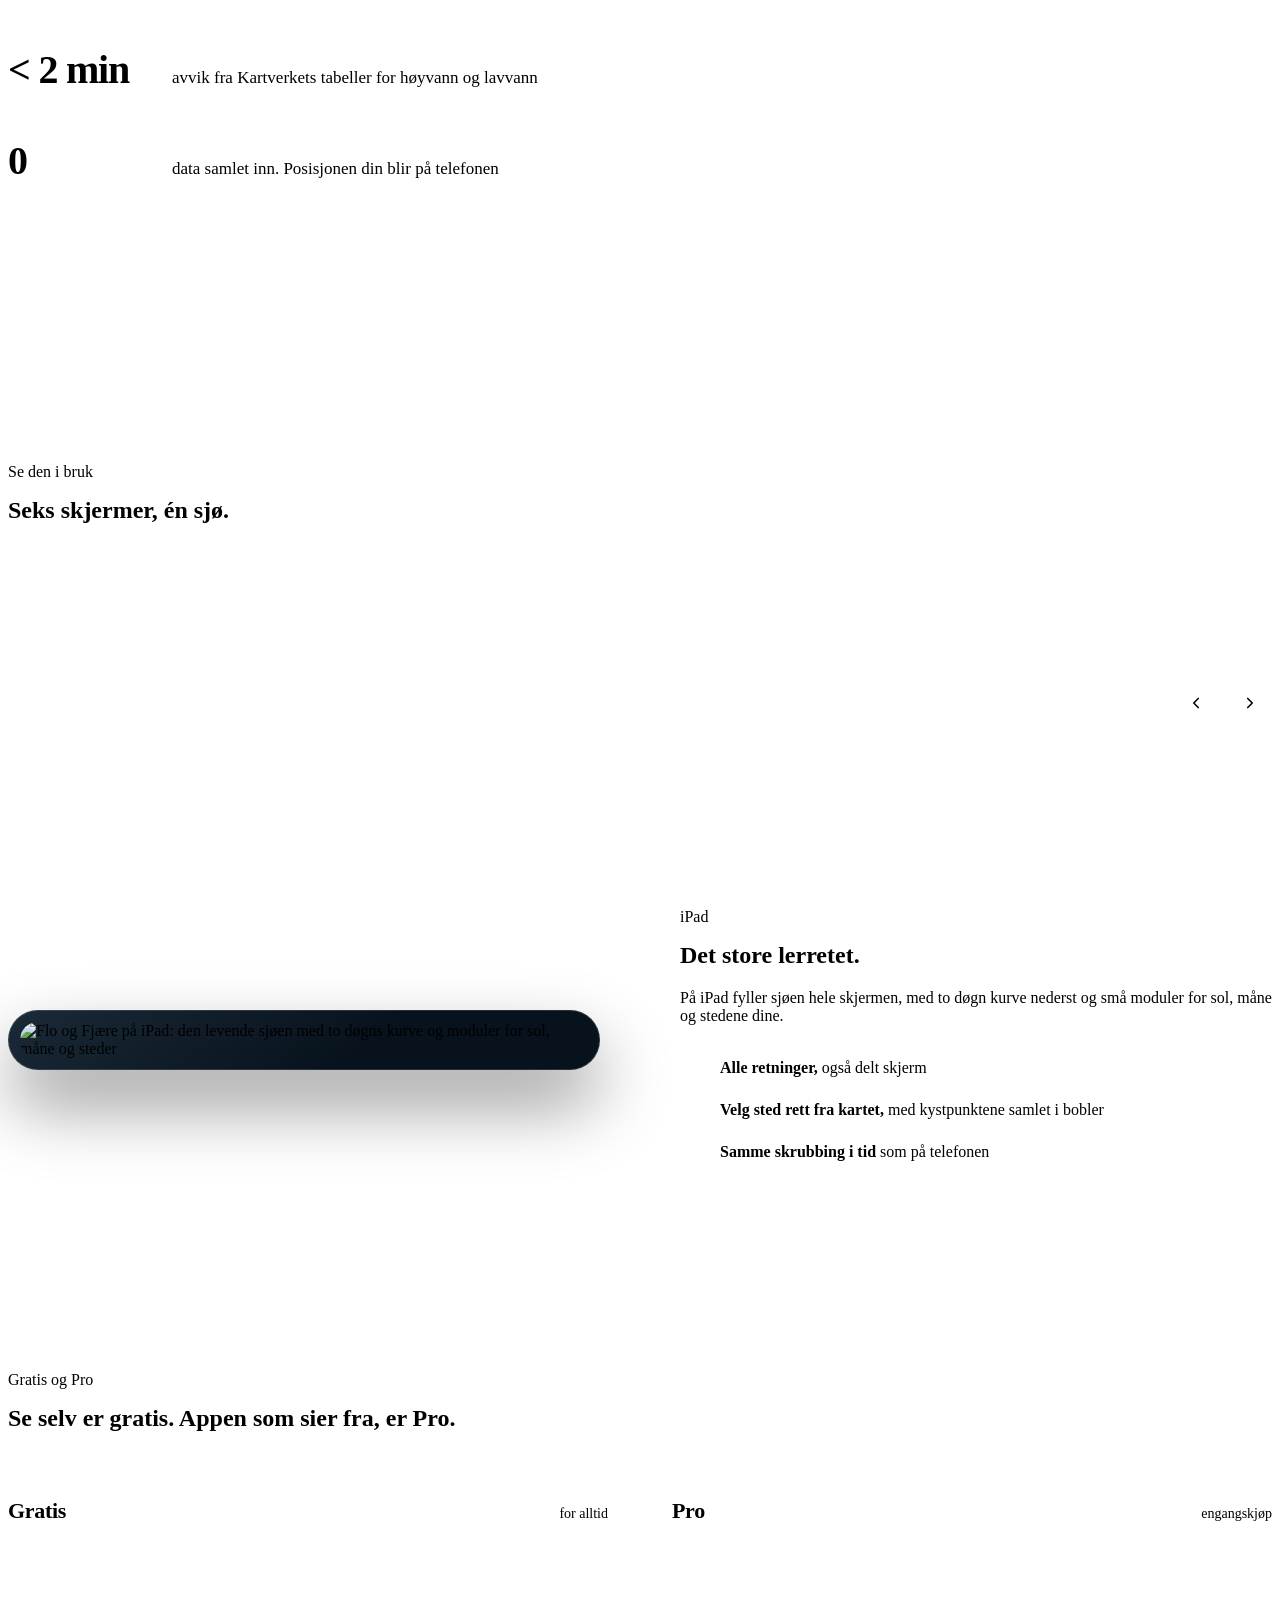
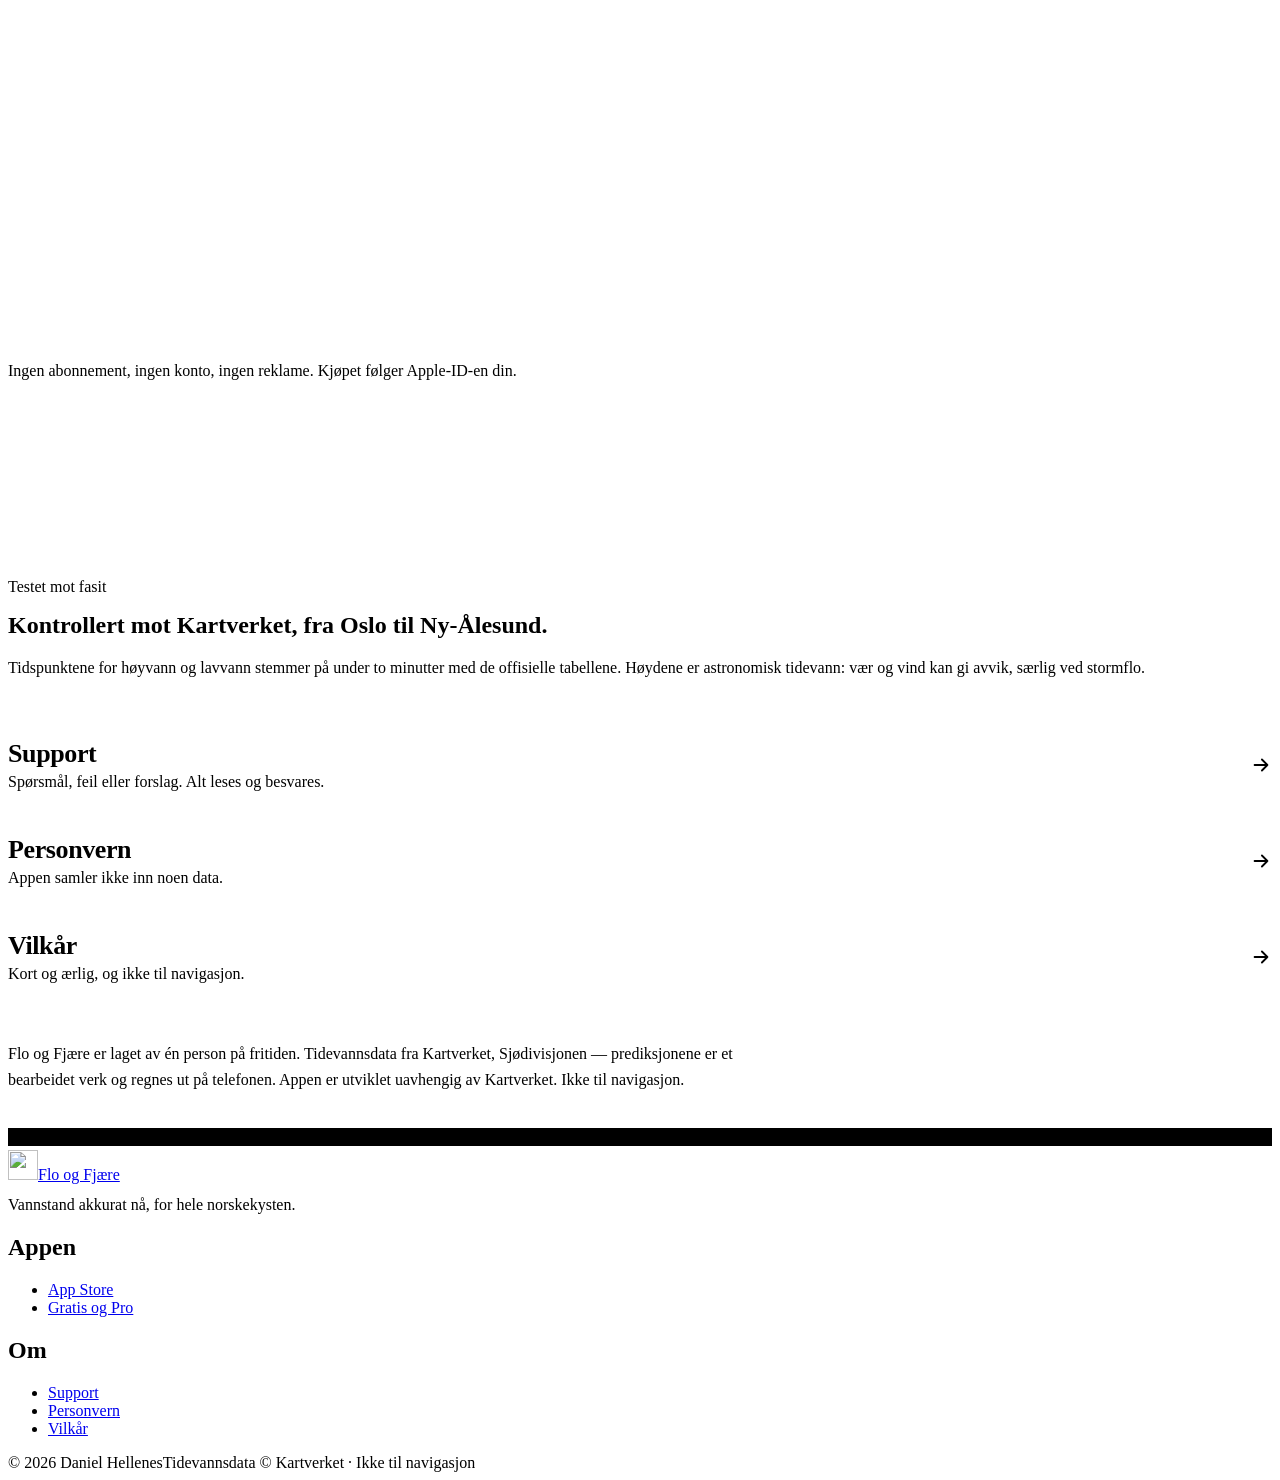
==== commit e2c508c9: "Ny forside, vilkår og personvern: levende sjø, kystkart og felles uttrykk Felles motor (sjo.js) med " ====
--- a/index.html
+++ b/index.html
@@ -2,7 +2,7 @@
 <html lang="nb">
 <head>
 <meta charset="utf-8">
-<meta name="viewport" content="width=device-width, initial-scale=1">
+<meta name="viewport" content="width=device-width, initial-scale=1, viewport-fit=cover">
 <title>Flo og Fjære – tidevann</title>
 <meta name="description" content="Vannstand akkurat nå — hjemme, på hytta og i båten. Virker uten internett, også uten dekning. Tidevann for hele norskekysten, regnet ut på telefonen. Nå også på iPad.">
 <meta property="og:title" content="Flo og Fjære – tidevann">
@@ -13,508 +13,790 @@
 <meta name="theme-color" content="#08243C">
 <link rel="icon" href="/floogfjare/ikon.png">
 <link rel="apple-touch-icon" href="/floogfjare/ikon.png">
+<link rel="stylesheet" href="/floogfjare/felles.css">
 <style>
-  * { margin: 0; padding: 0; box-sizing: border-box; }
-  :root {
-    --sky-top: #0F4C75; --sky-bottom: #1B6FA8;
-    --water-shallow: #2E8FC4; --water-deep: #062A47;
-    --crest: #DDF1FA; --horizon: #7FB8D9; --accent: #8FD8FF;
-    --text: #F4FAFD; --deep: #08243C; --deep-soft: #0D3A5C;
-    --glass: rgba(6,42,71,.55); --glass-kant: rgba(244,250,253,.12);
-  }
-  html { scroll-behavior: smooth; }
-  body {
-    font-family: -apple-system, system-ui, "Segoe UI", Roboto, sans-serif;
-    background: var(--deep); color: var(--text);
-    -webkit-font-smoothing: antialiased;
-  }
-  a { color: var(--accent); }
-  h2 { font-size: clamp(1.5rem, 4vw, 2rem); letter-spacing: -.02em; font-weight: 800; }
-  .under { margin-top: 10px; opacity: .85; line-height: 1.65; font-size: 1.05rem; }
-
-  /* ================= HERO: himmel som lever, sjø som stiger ================= */
-  .hero {
-    position: relative; overflow: hidden;
-    min-height: min(92vh, 780px); min-height: 560px;
-    background: linear-gradient(var(--sky-top), var(--sky-bottom));
-  }
-  /* Døgnet går: dag, kveld og natt ligger som lag over morgenhimmelen
-     og tones inn og ut — gradienter kan ikke animeres direkte, de
-     hopper; opacity glir. */
-  .himmel { position: absolute; inset: 0; pointer-events: none; opacity: 0; }
-  .himmel-dag   { background: linear-gradient(#2A78B0, #6FB1D8); animation: dag 60s ease-in-out infinite; }
-  .himmel-kveld { background: linear-gradient(#2E5E8C, #C97A5A); animation: kveld 60s ease-in-out infinite; }
-  .himmel-natt  { background: linear-gradient(#0B1E33, #10314F); animation: natt 60s ease-in-out infinite; }
-  @keyframes dag   { 0%,8% { opacity: 0; } 22% { opacity: 1; } 36% { opacity: 1; } 48%,100% { opacity: 0; } }
-  @keyframes kveld { 0%,36% { opacity: 0; } 47% { opacity: 1; } 55% { opacity: 1; } 64%,100% { opacity: 0; } }
-  @keyframes natt  { 0%,55% { opacity: 0; } 64% { opacity: 1; } 84% { opacity: 1; } 96%,100% { opacity: 0; } }
-  .sol {
-    position: absolute; left: 50%; top: 58%; width: 260px; height: 260px;
-    margin-left: -130px; border-radius: 50%; pointer-events: none;
-    background: radial-gradient(circle, rgba(255,210,94,.55), rgba(255,210,94,0) 60%);
-    filter: blur(6px); animation: solgang 60s ease-in-out infinite;
-  }
-  @keyframes solgang {
-    0%   { transform: translateY(40px); opacity: .5; }
-    22%  { transform: translateY(-160px); opacity: .9; }
-    45%  { transform: translateY(20px); opacity: .8; }
-    55%  { transform: translateY(120px); opacity: 0; }
-    85%  { transform: translateY(120px); opacity: 0; }
-    100% { transform: translateY(40px); opacity: .5; }
-  }
-  .horisont {
-    position: absolute; left: 0; right: 0; top: 60%; height: 26px;
-    background: radial-gradient(ellipse 55% 120% at 50% 50%,
-                rgba(127,184,217,.55), rgba(127,184,217,0));
-    filter: blur(3px); pointer-events: none;
-  }
-  .hero-innhold {
-    position: relative; z-index: 3; text-align: center;
-    padding: clamp(36px, 7vh, 72px) 24px 0;
-  }
-  .ikon {
-    width: 104px; height: 104px; border-radius: 24px;
-    box-shadow: 0 12px 36px rgba(0,0,0,.4);
-  }
-  h1 {
-    margin-top: 18px; font-size: clamp(2.1rem, 6vw, 2.9rem);
-    font-weight: 800; letter-spacing: -.02em;
-  }
-  .tagline { margin-top: 8px; font-size: clamp(1.05rem, 3vw, 1.3rem); opacity: .92; }
-  .nyhet {
-    display: inline-block; margin-top: 14px; padding: 6px 14px; border-radius: 999px;
-    font-size: .88rem; font-weight: 600; letter-spacing: .01em;
-    background: rgba(143,216,255,.16); border: 1px solid rgba(143,216,255,.35);
-  }
-  /* Apples offisielle merke: aldri modifisert, minst 40 px høyt,
-     luft rundt på minst kvart høyde (retningslinjene). */
-  .lastned { display: inline-block; margin-top: 22px; }
-  .lastned img { display: block; height: 52px; width: auto; }
-
-  /* Den levende vannstanden: et lite glasskort som følger sjøen under. */
-  .maaler {
-    position: absolute; z-index: 3; left: 50%; bottom: 13%;
-    transform: translateX(-50%);
-    padding: 12px 22px; border-radius: 18px; text-align: center;
-    /* Ingen backdrop-filter: uskarp bakgrunn over bølger i bevegelse
-       flimret langs kortets kant (Daniels funn 15. sep). Tett glass. */
-    background: rgba(6,42,71,.82); border: 1px solid var(--glass-kant);
-    box-shadow: 0 10px 30px rgba(0,0,0,.25);
-  }
-  .maaler .tall { font-size: 2.2rem; font-weight: 800; letter-spacing: -.02em; font-variant-numeric: tabular-nums; }
-  .maaler .tall small { font-size: 1rem; font-weight: 500; opacity: .8; margin-left: 4px; }
-  .maaler .retning { font-size: .9rem; color: var(--accent); margin-top: 2px; }
-
-  /* Sjøen: tre bølgelag, hele sjøen stiger og synker som tidevannet. */
-  /* Sjøen strekker seg under heroens kant (bottom −14 %), så bunnen
-     alltid er mørkt vann uansett hvor tidevannet står — ellers viste
-     kanten seg som en hard strek som fulgte animasjonen. */
-  .sjo {
-    position: absolute; left: 0; right: 0; bottom: -14%; height: 56%; z-index: 1;
-    animation: tidevann 24s ease-in-out infinite;
-  }
-  @keyframes tidevann {
-    0%, 100% { transform: translateY(9%); }
-    50%      { transform: translateY(-7%); }
-  }
-  .sjo .lag { position: absolute; left: 0; bottom: 0; width: 100%; height: 100%; overflow: hidden; }
-  .sjo svg {
-    position: absolute; bottom: 0; left: 0; width: 200%; height: 100%; display: block;
-    will-change: transform; backface-visibility: hidden;
-  }
-  .lag-bak svg  { animation: driv 30s linear infinite; opacity: .5; }
-  .lag-midt svg { animation: driv 22s linear infinite reverse; opacity: .75; }
-  .lag-fram svg { animation: driv 16s linear infinite; }
-  @keyframes driv { from { transform: translateX(0); } to { transform: translateX(-50%); } }
-  /* Bunnen av heroen skal alltid være vann, også når sjøen står lavt —
-     og overgangen til siden under tones sømløst over i dypet. */
-  .sjo-bunn { position: absolute; left: 0; right: 0; bottom: 0; height: 12%; background: var(--deep); z-index: 0; }
-  .hero::after {
-    content: ""; position: absolute; left: 0; right: 0; bottom: 0; height: 14%; z-index: 2;
-    background: linear-gradient(rgba(8,36,60,0), var(--deep)); pointer-events: none;
-  }
-
-  /* ================= INNHOLD ================= */
-  main { max-width: 980px; margin: 0 auto; padding: 0 24px 8px; }
-  section { margin-top: 72px; }
-  .ingress {
-    font-size: clamp(1.15rem, 2.6vw, 1.35rem); line-height: 1.65; text-align: center;
-    max-width: 640px; margin: 56px auto 0;
-  }
-  .chips { display: flex; flex-wrap: wrap; gap: 10px; justify-content: center; margin: 26px 0 0; }
-  .chip {
-    padding: 8px 16px; border-radius: 999px; font-size: .92rem;
-    background: rgba(143,216,255,.12); border: 1px solid rgba(143,216,255,.25);
-  }
-
-  /* Tre tall som sier alt. */
-  /* Mobil først: rader med tallet til venstre; tre kolonner fra 560 px. */
-  .tall-rad { display: grid; gap: 12px; grid-template-columns: 1fr; margin-top: 32px; }
-  .tall-kort {
-    display: flex; align-items: center; gap: 16px; text-align: left;
-    padding: 14px 18px; border-radius: 18px;
-    background: rgba(244,250,253,.05); border: 1px solid rgba(244,250,253,.08);
-  }
-  .tall-kort b { flex: 0 0 96px; font-size: clamp(1.4rem, 4vw, 2rem); font-weight: 800; letter-spacing: -.02em; color: var(--accent); }
-  .tall-kort span { font-size: .92rem; opacity: .8; line-height: 1.45; }
-  @media (min-width: 560px) {
-    .tall-rad { grid-template-columns: repeat(3, 1fr); gap: 14px; }
-    .tall-kort { display: block; text-align: center; padding: 18px 10px; }
-    .tall-kort b { display: block; }
-    .tall-kort span { display: block; margin-top: 4px; }
-  }
-
-  /* Slik virker det: tre animerte illustrasjoner. */
-  .tre { display: grid; gap: 18px; margin-top: 28px; }
-  @media (min-width: 720px) { .tre { grid-template-columns: repeat(3, 1fr); } }
-  .forklaring {
-    padding: 22px; border-radius: 22px;
-    background: rgba(244,250,253,.05); border: 1px solid rgba(244,250,253,.09);
-  }
-  .forklaring h3 { font-size: 1.12rem; margin: 14px 0 6px; }
-  .forklaring p { line-height: 1.6; opacity: .88; font-size: .97rem; }
-  .ill { width: 100%; height: 150px; border-radius: 16px; overflow: hidden; background: linear-gradient(#0F4C75, #1B6FA8); position: relative; }
-  .ill svg { width: 100%; height: 100%; display: block; }
-  /* 1: vannet stiger i den lille telefonen */
-  .mini-vann { animation: minivann 8s ease-in-out infinite; transform-origin: bottom; }
-  @keyframes minivann { 0%, 100% { transform: translateY(26px); } 50% { transform: translateY(-14px); } }
-  /* 2: markøren glir langs kurven */
-  .kurve-linje { stroke-dasharray: 600; stroke-dashoffset: 600; animation: tegn 3s ease-out forwards; }
-  @keyframes tegn { to { stroke-dashoffset: 0; } }
-  /* 3: flymodus — en rolig puls i haken */
-  .puls { animation: puls 2.4s ease-in-out infinite; transform-origin: center; }
-  @keyframes puls { 0%, 100% { transform: scale(1); opacity: .9; } 50% { transform: scale(1.12); opacity: 1; } }
-
-  /* Galleri: skjermbildene i App Store-stil, sveipbart. */
+  /* ================= Toppen: et døgn ved sjøen ================= */
+  .helt {
+    position: relative; overflow: hidden; isolation: isolate;
+    height: max(640px, min(100svh, 960px));
+  }
+  .helt canvas { position: absolute; inset: 0; width: 100%; height: 100%; z-index: -1; }
+  /* Havet renner over i siden: bunnen av sjøen tones inn i bakgrunnen. */
+  .helt::after {
+    content: ""; position: absolute; inset: auto 0 0 0; height: 14%; z-index: -1;
+    background: linear-gradient(rgba(8, 36, 60, 0), var(--dypt)); pointer-events: none;
+  }
+  .helt .bredde {
+    height: 100%; display: flex; flex-direction: column;
+    padding-top: clamp(104px, 16vh, 168px);
+  }
+  .helt h1 {
+    font-family: var(--rund); font-weight: 700;
+    font-size: clamp(44px, 9.4vw, 104px); line-height: .98; letter-spacing: -.04em;
+    max-width: 9.5em; text-wrap: balance;
+  }
+  .helt h1 span { display: block; color: var(--aksent); transition: color 1.2s ease; }
+  .helt .ingress { margin-top: 20px; color: rgba(244, 250, 253, .86); max-width: 27em; }
+  .helt .handling { margin-top: 30px; display: flex; flex-wrap: wrap; align-items: center; gap: 14px 20px; }
+  .helt .enheter { font-size: 15px; color: var(--dempet); }
+
+  /* Avlesningen: appens egen hovedlinje, i himmelen over vannet. */
+  .avlesning {
+    margin-top: auto; margin-bottom: 23svh; padding-top: 28px;
+    display: grid; justify-items: start; gap: 2px;
+    text-shadow: 0 1px 18px rgba(3, 18, 31, .35);
+  }
+  @media (max-width: 899px) {
+    .helt .bredde { padding-top: 96px; }
+  }
+  /* Korte telefoner (SE): litt mindre tittel, og avlesningen uten neste snu. */
+  @media (max-width: 899px) and (max-height: 760px) {
+    .helt h1 { font-size: 38px; }
+    .avlesning .verdi b { font-size: 48px; }
+    .avlesning .linje { display: none; }
+  }
+  @media (min-width: 900px) {
+    .avlesning { position: absolute; right: max(var(--kant), calc((100% - var(--bredde)) / 2 + var(--kant))); bottom: 31%; margin: 0; padding: 0; justify-items: end; text-align: right; }
+  }
+  .avlesning .klokke { font-family: var(--rund); font-size: 15px; font-weight: 600; color: var(--dempet); }
+  .avlesning .verdi { display: flex; align-items: baseline; gap: 6px; font-family: var(--rund); }
+  .avlesning .verdi b { font-size: clamp(56px, 8vw, 84px); font-weight: 700; letter-spacing: -.04em; line-height: 1; }
+  .avlesning .verdi small { font-size: 22px; font-weight: 500; color: var(--dempet); }
+  .avlesning .pil { width: 26px; height: 26px; margin-left: 4px; transition: transform 600ms var(--inn-ut); }
+  .avlesning .linje { font-family: var(--rund); font-size: 17px; font-weight: 500; color: rgba(244, 250, 253, .9); }
+
+  /* ================= Seksjoner ================= */
+  .seksjon { padding-top: clamp(96px, 13vw, 168px); }
+  .to-spalter { display: grid; gap: 48px; align-items: center; }
+  @media (min-width: 900px) { .to-spalter { grid-template-columns: minmax(0, 1fr) minmax(0, 1fr); gap: 80px; } }
+  .to-spalter.speilet > :first-child { order: 0; }
+  @media (min-width: 900px) { .to-spalter.speilet > :first-child { order: 2; } }
+  .seksjon .mellom { margin-top: 14px; }
+  .seksjon .ingress { margin-top: 18px; }
+
+  .utsagn {
+    font-family: var(--rund); font-weight: 650;
+    font-size: clamp(30px, 5.2vw, 56px); line-height: 1.12; letter-spacing: -.03em;
+    max-width: 17em; text-wrap: balance;
+  }
+  .utsagn em { font-style: normal; color: var(--aksent); }
+  .utsagn-under { margin-top: 22px; }
+
+  /* ---------- Telefonen du drar i ---------- */
+  .telefon {
+    position: relative; width: min(330px, 78vw); aspect-ratio: 9 / 19.5; margin: 0 auto;
+    border-radius: 54px; padding: 11px;
+    background: linear-gradient(145deg, #1b2a38, #07121c 60%);
+    box-shadow: 0 0 0 1px rgba(221, 241, 250, .16) inset, 0 40px 80px rgba(0, 0, 0, .45), 0 0 0 1px rgba(0, 0, 0, .6);
+  }
+  .telefon .skjerm { position: relative; width: 100%; height: 100%; border-radius: 44px; overflow: hidden; background: var(--natt); }
+  .telefon canvas { position: absolute; inset: 0; width: 100%; height: 100%; }
+  .telefon .oy { position: absolute; top: 11px; left: 50%; width: 30%; height: 26px; transform: translateX(-50%); border-radius: 20px; background: #000; z-index: 3; }
+  .telefon .ui { position: absolute; inset: 0; z-index: 2; display: flex; flex-direction: column; align-items: center; padding-top: 58px; font-family: var(--rund); pointer-events: none; }
+  .telefon .sted {
+    font-size: 13px; font-weight: 600; padding: 5px 12px; border-radius: 999px;
+    background: rgba(6, 42, 71, .32); border: 1px solid rgba(244, 250, 253, .2);
+  }
+  .telefon .tid { margin-top: 8px; font-size: 13px; color: var(--dempet); height: 17px; }
+  .telefon .stort { margin-top: 4px; display: flex; align-items: baseline; gap: 4px; }
+  .telefon .stort b { font-size: 58px; font-weight: 700; letter-spacing: -.04em; line-height: 1; }
+  .telefon .stort small { font-size: 17px; color: var(--dempet); }
+  .telefon .trend { font-size: 13px; color: var(--aksent); margin-top: 2px; }
+  .telefon .kort {
+    position: absolute; z-index: 3; left: 10px; right: 10px; bottom: 12px;
+    padding: 12px 12px 8px; border-radius: 26px;
+    background: rgba(6, 26, 43, .72); border: 1px solid rgba(244, 250, 253, .1);
+  }
+  .telefon .kort .snu { display: flex; justify-content: space-between; font-size: 13px; font-weight: 600; padding: 0 4px 6px; }
+  .telefon .kort .snu span { color: var(--dempet); font-weight: 500; }
+  .kurve { width: 100%; height: 84px; touch-action: pan-y; cursor: grab; outline: none; }
+  .kurve:active { cursor: grabbing; }
+  .kurve:focus-visible { outline: 2px solid var(--aksent); outline-offset: 2px; border-radius: 12px; }
+  .hint {
+    position: absolute; left: 50%; bottom: 152px; transform: translateX(-50%);
+    font-size: 13px; font-weight: 600; letter-spacing: .01em; white-space: nowrap;
+    padding: 6px 13px; border-radius: 999px; color: var(--dypt); background: var(--aksent);
+    opacity: 0; transition: opacity 400ms var(--ut), transform 400ms var(--ut);
+    pointer-events: none; z-index: 4;
+  }
+  .hint.vises { opacity: 1; transform: translate(-50%, -4px); }
+
+  /* ---------- Månen og springfloen ---------- */
+  .maaned { margin-top: 44px; }
+  .maaned svg { width: 100%; height: auto; overflow: visible; }
+  .maaned .kurven { fill: none; stroke: var(--kam); stroke-width: 1.4; stroke-linejoin: round; opacity: .9; }
+  .maaned .fyll { fill: url(#maanedFyll); }
+  .maaned .konvolutt { fill: none; stroke: var(--aksent); stroke-width: 1; stroke-dasharray: 3 5; opacity: 0; transition: opacity 1.4s var(--ut) 2.2s; }
+  .maaned.vist .konvolutt { opacity: .6; }
+  .maaned .etikett { font-family: var(--rund); font-size: 14px; font-weight: 600; fill: var(--dempet); }
+  .maaned .etikett.sterk { fill: var(--tekst); }
+  .maaned .dag { font-family: var(--rund); font-size: 13px; fill: var(--svak); }
+  @media (max-width: 559px) { .maaned .etikett { font-size: 13px; } .maaned .dag { font-size: 12px; } }
+  .maaned .tegnes { stroke-dasharray: 1; stroke-dashoffset: 1; }
+  .maaned.vist .tegnes { transition: stroke-dashoffset 3.2s var(--tidevann); stroke-dashoffset: 0; }
+  .maaned .maane { opacity: 0; transform: translateY(8px); transform-box: fill-box; transform-origin: center; transition: opacity 700ms var(--ut), transform 700ms var(--ut); }
+  .maaned.vist .maane { opacity: 1; transform: none; }
+  .forklaring-rad { margin-top: 28px; display: grid; gap: 18px; }
+  @media (min-width: 760px) { .forklaring-rad { grid-template-columns: 1fr 1fr; gap: 48px; } }
+  .forklaring-rad h3 { font-family: var(--rund); font-size: 19px; font-weight: 650; letter-spacing: -.01em; }
+  .forklaring-rad p { color: var(--dempet); margin-top: 4px; }
+
+  /* ---------- Kysten ---------- */
+  .kyst { position: relative; width: 100%; max-width: 520px; margin: 0 auto; aspect-ratio: 848 / 1000; }
+  .kyst canvas { position: absolute; inset: 0; width: 100%; height: 100%; }
+  .kyst .navn {
+    position: absolute; font-family: var(--rund); font-size: 14px; font-weight: 600; color: rgba(244, 250, 253, .9);
+    transform: translate(11px, -50%); white-space: nowrap; pointer-events: none;
+    /* Kartglorie: navnet leses også der prikkene ligger tett. */
+    text-shadow: 0 0 2px var(--dypt), 0 0 4px var(--dypt), 0 0 8px var(--dypt), 0 0 14px var(--dypt);
+  }
+  .kyst .navn::before { content: ""; position: absolute; left: -10px; top: 50%; width: 5px; height: 5px; border-radius: 50%; background: var(--tekst); box-shadow: 0 0 0 2px var(--dypt); transform: translateY(-50%); }
+  .kyst .navn.venstre { transform: translate(calc(-100% - 11px), -50%); }
+  .kyst .navn.venstre::before { left: auto; right: -10px; }
+  @media (max-width: 479px) { .kyst .navn { font-size: 13px; } }
+  .tallrad { margin-top: 40px; display: grid; grid-template-columns: 1fr; border-top: 1px solid var(--linje); }
+  /* Kolonnen måles i tallets egen skriftstørrelse, så «< 2 min» alltid får plass på én linje. */
+  .tallrad > div { padding: 22px 0; border-bottom: 1px solid var(--linje); display: grid; font-size: clamp(30px, 4vw, 40px); grid-template-columns: 3.7em 1fr; gap: 16px; align-items: baseline; }
+  .tallrad b { font-family: var(--rund); font-size: 1em; font-weight: 700; letter-spacing: -.03em; font-variant-numeric: tabular-nums; white-space: nowrap; }
+  .tallrad span { color: var(--dempet); font-size: 17px; }
+
+  /* ---------- Galleri ---------- */
+  /* Galleriet går helt ut til kanten av vinduet, men første bilde står på linje med teksten. */
   .galleri {
-    display: flex; gap: 16px; overflow-x: auto; padding: 8px 4px 18px;
-    scroll-snap-type: x mandatory; -webkit-overflow-scrolling: touch;
-    scrollbar-width: none; margin-top: 26px;
+    --renne: max(var(--kant), calc((100vw - var(--bredde)) / 2 + var(--kant)));
+    display: flex; gap: clamp(18px, 3vw, 32px); overflow-x: auto; overscroll-behavior-x: contain;
+    scroll-snap-type: x mandatory; scrollbar-width: none; scroll-padding-inline: var(--renne);
+    padding: 44px var(--renne) 20px; margin: 0 calc(-1 * var(--renne));
+    -webkit-mask-image: linear-gradient(90deg, transparent, #000 var(--kant), #000 calc(100% - var(--kant)), transparent);
+            mask-image: linear-gradient(90deg, transparent, #000 var(--kant), #000 calc(100% - var(--kant)), transparent);
   }
   .galleri::-webkit-scrollbar { display: none; }
-  .galleri figure { flex: 0 0 auto; width: min(76vw, 300px); scroll-snap-align: center; margin: 0; }
-  .galleri img { width: 100%; height: auto; display: block; border-radius: 22px; box-shadow: 0 18px 44px rgba(0,0,0,.4); }
-  .galleri figcaption { text-align: center; font-size: .9rem; opacity: .75; margin-top: 10px; }
-
-  /* Nytt: iPad og kart. */
-  .nytt { display: grid; gap: 28px; align-items: center; margin-top: 28px; }
-  @media (min-width: 820px) { .nytt { grid-template-columns: 1.15fr 1fr; } .nytt.speil > :first-child { order: 2; } }
-  .ramme { border-radius: 22px; padding: 10px; background: #0b1826; border: 1px solid rgba(244,250,253,.12); box-shadow: 0 24px 60px rgba(0,0,0,.45); }
-  .ramme img { width: 100%; height: auto; display: block; border-radius: 14px; }
-  .ramme.ipad { padding: 14px; border-radius: 28px; }
-  .ramme.ipad img { border-radius: 16px; }
-  .nytt h3 { font-size: 1.4rem; letter-spacing: -.01em; margin-bottom: 8px; }
-  .nytt p { line-height: 1.7; opacity: .9; }
-  .nytt ul { margin: 12px 0 0 18px; line-height: 1.7; opacity: .9; }
-
-  /* Funksjoner. */
-  .funk { display: grid; gap: 14px; margin-top: 26px; }
-  @media (min-width: 560px) { .funk { grid-template-columns: 1fr 1fr; } }
-  @media (min-width: 900px) { .funk { grid-template-columns: repeat(3, 1fr); } }
-  .f {
-    padding: 20px; border-radius: 20px;
-    background: rgba(244,250,253,.05); border: 1px solid rgba(244,250,253,.09);
-    transition: transform .2s ease, background .2s ease;
-  }
-  .f:hover { transform: translateY(-3px); background: rgba(244,250,253,.08); }
-  .f .sym { font-size: 1.5rem; }
-  .f h3 { font-size: 1.05rem; margin: 10px 0 4px; }
-  .f p { line-height: 1.55; opacity: .86; font-size: .95rem; }
-  .pro { display: inline-block; margin-left: 6px; padding: 2px 8px; border-radius: 999px; font-size: .72rem; font-weight: 700; letter-spacing: .04em; background: rgba(143,216,255,.18); color: var(--accent); vertical-align: middle; }
-  .pro-merknad { margin-top: 16px; font-size: .92rem; opacity: .75; text-align: center; line-height: 1.6; }
-
-  /* Om / support. */
-  .kort-rad { display: grid; gap: 16px; margin-top: 26px; }
-  @media (min-width: 720px) { .kort-rad { grid-template-columns: repeat(3, 1fr); } }
-  .kort {
-    padding: 24px; border-radius: 20px;
-    background: rgba(244,250,253,.06); border: 1px solid rgba(244,250,253,.10);
-    transition: transform .15s ease, background .15s ease;
-  }
-  .kort:hover { transform: translateY(-2px); background: rgba(244,250,253,.09); }
-  .kort .emoji { font-size: 1.6rem; }
-  .kort h3 { font-size: 1.1rem; margin: 10px 0 6px; }
-  .kort p { line-height: 1.6; opacity: .9; font-size: .97rem; }
-  .kort a.knapp {
-    display: inline-block; margin-top: 14px; padding: 10px 18px;
-    border-radius: 999px; background: var(--accent); color: var(--deep);
-    font-weight: 600; text-decoration: none; font-size: .95rem;
-  }
-  .kort a.knapp:hover { filter: brightness(1.08); }
-  .merknad { margin-top: 44px; text-align: center; font-size: .88rem; opacity: .6; line-height: 1.6; }
-  footer { text-align: center; padding: 26px 24px 44px; font-size: .85rem; opacity: .65; line-height: 1.7; }
-  footer a { color: inherit; }
-
-  /* Avsløring ved scrolling. */
-  .avsl { opacity: 0; transform: translateY(18px); transition: opacity .7s ease, transform .7s ease; }
-  .avsl.synlig { opacity: 1; transform: none; }
-
+  .galleri figure {
+    flex: 0 0 auto; width: min(64vw, 260px); scroll-snap-align: start;
+    opacity: 0; transform: translateX(32px);
+    transition: opacity 800ms var(--ut), transform 1000ms var(--ut);
+    transition-delay: calc(var(--n, 0) * 90ms + 120ms);
+  }
+  .galleri.vist figure { opacity: 1; transform: none; }
+  @media (prefers-reduced-motion: reduce) { .galleri figure { opacity: 1; transform: none; transition: none; } }
+  .galleri .ramme {
+    border-radius: 38px; padding: 8px; background: linear-gradient(145deg, #1b2a38, #07121c 60%);
+    box-shadow: 0 0 0 1px rgba(221, 241, 250, .14) inset, 0 28px 60px rgba(0, 0, 0, .4);
+    transition: transform 500ms var(--ut);
+  }
+  .galleri img { width: 100%; height: auto; border-radius: 31px; }
+  .galleri figcaption { margin-top: 14px; font-family: var(--rund); font-size: 15px; font-weight: 600; text-align: center; }
+  .galleri figcaption span { display: block; font-family: var(--brod); font-weight: 400; font-size: 14px; color: var(--svak); margin-top: 2px; }
+  @media (hover: hover) and (pointer: fine) { .galleri figure:hover .ramme { transform: translateY(-6px); } }
+  .galleri-styring { display: flex; gap: 10px; justify-content: flex-end; margin-top: 4px; }
+  .galleri-styring button {
+    width: 44px; height: 44px; border-radius: 50%; border: 1px solid var(--linje-sterk);
+    background: transparent; color: var(--tekst); cursor: pointer; display: grid; place-items: center;
+    transition: background 160ms ease, transform 160ms var(--ut);
+  }
+  .galleri-styring button:hover { background: rgba(221, 241, 250, .08); }
+  .galleri-styring button:active { transform: scale(.95); }
+  @media (max-width: 719px) { .galleri-styring { display: none; } }
+
+  /* ---------- iPad ---------- */
+  .ipad {
+    border-radius: 30px; padding: 12px; background: linear-gradient(145deg, #1b2a38, #07121c 60%);
+    box-shadow: 0 0 0 1px rgba(221, 241, 250, .14) inset, 0 34px 70px rgba(0, 0, 0, .42);
+  }
+  .ipad img { width: 100%; height: auto; border-radius: 19px; }
+  .punkter { list-style: none; margin-top: 22px; border-top: 1px solid var(--linje); }
+  .punkter li { padding: 12px 0; border-bottom: 1px solid var(--linje); color: var(--dempet); }
+  .punkter li b { color: var(--tekst); font-weight: 600; }
+
+  /* ---------- Gratis og Pro ---------- */
+  .tilbud { margin-top: 44px; display: grid; gap: 40px; }
+  @media (min-width: 900px) { .tilbud { grid-template-columns: 1fr 1fr; gap: 64px; } }
+  .tilbud h3 { display: flex; align-items: baseline; justify-content: space-between; gap: 12px; padding-bottom: 14px; border-bottom: 1px solid var(--linje-sterk); font-family: var(--rund); font-size: 22px; font-weight: 700; letter-spacing: -.015em; }
+  .tilbud h3 span { font-size: 14px; font-weight: 500; color: var(--svak); letter-spacing: 0; }
+  .tilbud ul { list-style: none; }
+  /* Radene kommer én og én, og skillelinjene trekkes fra venstre. */
+  .tilbud li {
+    position: relative; padding: 16px 0; display: grid; gap: 2px;
+    opacity: 0; transform: translateY(8px);
+    transition: opacity 700ms var(--ut), transform 700ms var(--ut);
+    transition-delay: calc(var(--k, 0) * 70ms + 180ms);
+  }
+  .tilbud li::after {
+    content: ""; position: absolute; left: 0; right: 0; bottom: 0; height: 1px; background: var(--linje);
+    transform: scaleX(0); transform-origin: left center;
+    transition: transform 1100ms var(--ut); transition-delay: inherit;
+  }
+  .tilbud li:nth-child(2) { --k: 1; } .tilbud li:nth-child(3) { --k: 2; }
+  .tilbud li:nth-child(4) { --k: 3; } .tilbud li:nth-child(5) { --k: 4; }
+  .tilbud .vist li { opacity: 1; transform: none; }
+  .tilbud .vist li::after { transform: none; }
   @media (prefers-reduced-motion: reduce) {
-    .himmel, .sol, .sjo, .lag-bak svg, .lag-midt svg, .lag-fram svg, .mini-vann, .puls { animation: none !important; }
-    .kurve-linje { stroke-dashoffset: 0; animation: none; }
-    .avsl { opacity: 1; transform: none; transition: none; }
-    html { scroll-behavior: auto; }
-  }
+    .tilbud li, .tilbud li::after { opacity: 1; transform: none; transition: none; }
+  }
+  .tilbud li b { font-family: var(--rund); font-weight: 650; font-size: 17px; }
+  .tilbud li span { color: var(--dempet); font-size: 16px; }
+  .tilbud .pro h3 { color: var(--aksent); }
+  .tilbud-merknad { margin-top: 26px; color: var(--dempet); font-size: 16px; }
+
+  /* ---------- Fasit og kontakt ---------- */
+  .lenkerad { margin-top: 40px; border-top: 1px solid var(--linje-sterk); }
+  .lenkerad a {
+    display: grid; grid-template-columns: 1fr auto; align-items: center; gap: 4px 20px;
+    padding: 22px 0; border-bottom: 1px solid var(--linje); color: var(--tekst); text-decoration: none;
+  }
+  .lenkerad a b { font-family: var(--rund); font-size: clamp(20px, 2.6vw, 26px); font-weight: 650; letter-spacing: -.015em; }
+  .lenkerad a span { grid-column: 1; color: var(--dempet); font-size: 16px; }
+  .lenkerad a svg { grid-row: 1 / span 2; grid-column: 2; transition: transform 240ms var(--ut); color: var(--aksent); }
+  @media (hover: hover) and (pointer: fine) { .lenkerad a:hover svg { transform: translateX(6px); } .lenkerad a:hover b { color: var(--aksent); } }
+  .merknad { margin-top: 36px; color: var(--svak); font-size: 16px; line-height: 1.6; max-width: 46em; }
 </style>
 </head>
 <body>
-
-<header class="hero">
-  <div class="himmel himmel-dag" aria-hidden="true"></div>
-  <div class="himmel himmel-kveld" aria-hidden="true"></div>
-  <div class="himmel himmel-natt" aria-hidden="true"></div>
-  <div class="sol" aria-hidden="true"></div>
-  <div class="horisont" aria-hidden="true"></div>
-  <div class="hero-innhold">
-    <img class="ikon" src="/floogfjare/ikon.png" alt="Flo og Fjære-ikonet">
-    <h1>Flo og Fjære</h1>
-    <p class="tagline">Vannstand akkurat nå&nbsp;— uten internett</p>
-    <div><span class="nyhet">Tilgjengelig på iPhone og iPad</span></div>
-    <a class="lastned" href="https://apps.apple.com/no/app/id6794909612">
-      <img src="/floogfjare/appstore-merke.svg" alt="Last ned i App Store">
-    </a>
+<a class="hopp" href="#innhold">Hopp til innholdet</a>
+
+<header class="helt" aria-label="Flo og Fjære">
+  <canvas id="heltSjo" aria-hidden="true"></canvas>
+  <div class="topp">
+    <a class="merke" href="/floogfjare/"><img src="/floogfjare/ikon.png" alt="" width="30" height="30">Flo og Fjære</a>
+    <nav aria-label="Snarveier">
+      <a class="kan-skjules" href="#tiden">Slik virker den</a>
+      <a class="kan-skjules" href="#tilbud">Gratis og Pro</a>
+      <a href="#kontakt">Kontakt</a>
+    </nav>
   </div>
-
-  <div class="maaler" aria-hidden="true">
-    <div class="tall"><span id="cm">84</span><small>cm</small></div>
-    <div class="retning" id="retning">↗ Stigende sjø</div>
-  </div>
-
-  <div class="sjo-bunn" aria-hidden="true"></div>
-  <div class="sjo" aria-hidden="true">
-    <div class="lag lag-bak">
-      <svg viewBox="0 0 2400 240" preserveAspectRatio="none">
-        <path d="M0,70 C150,50 300,94 600,72 C900,50 1050,94 1200,70
-                 C1350,50 1500,94 1800,72 C2100,50 2250,94 2400,70
-                 L2400,240 L0,240 Z" fill="#7FB8D9"/>
-      </svg>
-    </div>
-    <div class="lag lag-midt">
-      <svg viewBox="0 0 2400 240" preserveAspectRatio="none">
-        <path d="M0,84 C180,62 360,104 600,82 C840,60 1020,104 1200,84
-                 C1380,62 1560,104 1800,82 C2040,60 2220,104 2400,84
-                 L2400,240 L0,240 Z" fill="#3E9AD0"/>
-      </svg>
-    </div>
-    <div class="lag lag-fram">
-      <svg viewBox="0 0 2400 240" preserveAspectRatio="none">
-        <defs>
-          <linearGradient id="vann" x1="0" y1="0" x2="0" y2="1">
-            <stop offset="0" stop-color="#2E8FC4"/>
-            <stop offset=".6" stop-color="#0D3A5C"/>
-            <stop offset=".85" stop-color="#08243C"/>
-          </linearGradient>
-        </defs>
-        <path d="M0,96 C200,70 380,118 600,94 C820,72 1000,116 1200,96
-                 C1400,70 1580,118 1800,94 C2020,72 2200,116 2400,96
-                 L2400,240 L0,240 Z" fill="url(#vann)"/>
-        <path d="M0,96 C200,70 380,118 600,94 C820,72 1000,116 1200,96
-                 C1400,70 1580,118 1800,94 C2020,72 2200,116 2400,96"
-              fill="none" stroke="#DDF1FA" stroke-width="5" stroke-linecap="round"/>
-      </svg>
+  <div class="bredde">
+    <h1>Vannstand akkurat&nbsp;nå. <span>Også uten dekning.</span></h1>
+    <p class="ingress">Tidevann for hele norskekysten, regnet ut på telefonen. Hjemme, på hytta og i båten.</p>
+    <div class="handling">
+      <a class="butikk" href="https://apps.apple.com/no/app/id6794909612"><img src="/floogfjare/appstore-merke.svg" alt="Last ned i App Store" width="150" height="50"></a>
+      <span class="enheter">iPhone og iPad · Gratis å laste ned</span>
+    </div>
+    <div class="avlesning" aria-hidden="true">
+      <span class="klokke tall" id="heltKlokke">kl. 19:00</span>
+      <span class="verdi"><b class="tall" id="heltCm">166</b><small>cm</small>
+        <svg class="pil" id="heltPil" viewBox="0 0 24 24" fill="none" stroke="currentColor" stroke-width="2.6" stroke-linecap="round" stroke-linejoin="round"><path d="M7 17 17 7M9 7h8v8"/></svg>
+      </span>
+      <span class="linje" id="heltLinje">Høyvann kl. 22:14</span>
     </div>
   </div>
 </header>
 
-<main>
-  <p class="ingress avsl"><strong>Vannet er skjermen.</strong> Flo og Fjære
-  viser vannstanden som en levende sjø: stiger vannet på skjermen,
-  stiger det i fjæra. Du trenger ikke lese et eneste tall — men de
-  står der når du vil ha dem.</p>
-
-  <div class="chips avsl">
-    <span class="chip"><span aria-hidden="true">✈️</span> Virker uten internett og dekning</span>
-    <span class="chip"><span aria-hidden="true">🗺️</span> Data fra Kartverket</span>
-    <span class="chip"><span aria-hidden="true">🔒</span> Samler ingen data</span>
-    <span class="chip"><span aria-hidden="true">🌗</span> Sol, måne og springflo</span>
-  </div>
-
-  <div class="tall-rad avsl">
-    <div class="tall-kort"><b>4 372</b><span>kystpunkter fra svenskegrensa til Svalbard</span></div>
-    <div class="tall-kort"><b>&lt; 2 min</b><span>avvik fra Kartverkets tabeller for høyvann og lavvann</span></div>
-    <div class="tall-kort"><b>0</b><span>data samlet inn. Posisjonen din blir på telefonen</span></div>
-  </div>
-
-  <!-- ================= SLIK VIRKER DET ================= -->
-  <section class="avsl">
-    <h2>Slik virker det</h2>
-    <div class="tre">
-      <div class="forklaring">
-        <div class="ill" aria-hidden="true">
-          <svg viewBox="0 0 300 150">
-            <rect x="105" y="10" width="90" height="170" rx="16" fill="#0b1826" stroke="rgba(244,250,253,.25)"/>
-            <clipPath id="skjerm"><rect x="112" y="18" width="76" height="140" rx="10"/></clipPath>
-            <g clip-path="url(#skjerm)">
-              <rect x="112" y="18" width="76" height="140" fill="#1B6FA8"/>
-              <g class="mini-vann">
-                <path d="M100,80 C120,72 135,88 150,80 C165,72 180,88 200,80 L200,200 L100,200 Z" fill="#2E8FC4"/>
-                <path d="M100,80 C120,72 135,88 150,80 C165,72 180,88 200,80" fill="none" stroke="#DDF1FA" stroke-width="2"/>
-              </g>
-              <text x="150" y="52" text-anchor="middle" fill="#F4FAFD" font-size="20" font-weight="800">91</text>
-              <text x="150" y="64" text-anchor="middle" fill="#F4FAFD" font-size="7" opacity=".8">over laveste fjære</text>
-            </g>
-          </svg>
-        </div>
-        <h3>Vannet er skjermen</h3>
-        <p>Sjøen på skjermen stiger og synker i takt med den ekte. Himmelen følger sola der du er, fra morgen til natt.</p>
-      </div>
-      <div class="forklaring">
-        <div class="ill" aria-hidden="true">
-          <svg viewBox="0 0 300 150">
-            <path id="bane" class="kurve-linje" d="M20,95 C50,40 80,40 110,95 C140,150 170,150 200,95 C230,40 260,40 290,95"
-                  fill="none" stroke="#DDF1FA" stroke-width="3" stroke-linecap="round"/>
-            <path d="M20,95 C50,40 80,40 110,95 C140,150 170,150 200,95 C230,40 260,40 290,95 L290,150 L20,150 Z" fill="rgba(221,241,250,.12)"/>
-            <circle r="7" fill="#8FD8FF">
-              <animateMotion dur="7s" repeatCount="indefinite" keyPoints="0;1;0" keyTimes="0;0.5;1" calcMode="linear">
-                <mpath href="#bane"/>
-              </animateMotion>
-            </circle>
-            <text x="150" y="28" text-anchor="middle" fill="#F4FAFD" font-size="11" opacity=".85">dra fingeren — se fram og tilbake i tid</text>
-          </svg>
-        </div>
-        <h3>Dra i tiden</h3>
-        <p>Legg fingeren på kurven og spol i døgnet: vannet, lyset og tallet følger med. Slipp, og sjøen glir tilbake til nå.</p>
-      </div>
-      <div class="forklaring">
-        <div class="ill" aria-hidden="true">
-          <svg viewBox="0 0 300 150">
-            <text x="150" y="70" text-anchor="middle" font-size="46">✈️</text>
-            <g class="puls">
-              <circle cx="205" cy="52" r="16" fill="#8FD8FF"/>
-              <path d="M197,52 l6,6 l11,-12" fill="none" stroke="#08243C" stroke-width="3.5" stroke-linecap="round" stroke-linejoin="round"/>
-            </g>
-            <text x="150" y="118" text-anchor="middle" fill="#F4FAFD" font-size="12" opacity=".9">regnet ut på telefonen — også i flymodus</text>
-          </svg>
-        </div>
-        <h3>Uten internett</h3>
-        <p>Appen har en matematisk modell av hvordan månen og sola drar i havet, og regner ut vannstanden selv. Derfor svarer den med én gang, også der det ikke er dekning.</p>
-      </div>
-    </div>
+<main id="innhold">
+
+  <section class="bredde seksjon" aria-labelledby="t-skjermen">
+    <p class="overline" data-avsl>Vannet er skjermen</p>
+    <h2 class="utsagn" id="t-skjermen" data-avsl style="--i:1">Stiger sjøen på skjermen, <em>stiger den i fjæra.</em></h2>
+    <p class="ingress utsagn-under" data-avsl style="--i:2">Ingen tabeller å tolke. Vannstanden er en levende sjø, himmelen følger sola der du er, og bølgene roer seg når tidevannet snur. Tallene står der når du vil ha dem.</p>
   </section>
 
-  <!-- ================= GALLERI ================= -->
-  <section class="avsl">
-    <h2>Se den i bruk</h2>
-    <p class="under">Sveip gjennom skjermbildene.</p>
-    <div class="galleri">
-      <figure><div class="ramme"><img src="/floogfjare/bilder/iphone-hjem.jpg" alt="Hovedskjermen om dagen: vannstanden som en levende sjø" loading="lazy"></div><figcaption>Den levende sjøen</figcaption></figure>
-      <figure><div class="ramme"><img src="/floogfjare/bilder/iphone-natt.jpg" alt="Hovedskjermen om natten: himmelen følger sola" loading="lazy"></div><figcaption>Himmelen følger sola</figcaption></figure>
-      <figure><div class="ramme"><img src="/floogfjare/bilder/iphone-kurve.jpg" alt="Kurve for flere døgn med høyvann og lavvann" loading="lazy"></div><figcaption>Fram og tilbake i tid</figcaption></figure>
-      <figure><div class="ramme"><img src="/floogfjare/bilder/iphone-planlegger.jpg" alt="Fjæretur-planleggeren" loading="lazy"></div><figcaption>Fjæretur-planleggeren</figcaption></figure>
-      <figure><div class="ramme"><img src="/floogfjare/bilder/iphone-steder.jpg" alt="Stedsvelgeren: søk, min posisjon og velg på kartet" loading="lazy"></div><figcaption>Hele kysten</figcaption></figure>
-      <figure><div class="ramme"><img src="/floogfjare/bilder/iphone-kart.jpg" alt="Kartet i stedsvelgeren med kystpunkter" loading="lazy"></div><figcaption>Velg på kartet</figcaption></figure>
-    </div>
-  </section>
-
-  <!-- ================= NYTT ================= -->
-  <section class="avsl">
-    <h2>Nytt: like hjemme på iPad</h2>
-    <div class="nytt">
-      <div class="ramme ipad"><img src="/floogfjare/bilder/ipad-hjem.jpg" alt="Flo og Fjære på iPad: den levende sjøen med to døgns kurve og moduler for sol, måne og steder" loading="lazy"></div>
+  <section class="bredde seksjon" id="tiden" aria-labelledby="t-tiden">
+    <div class="to-spalter">
       <div>
-        <h3>Det store lerretet</h3>
-        <p>På iPad fyller sjøen hele skjermen. Nederst ligger to døgn med kurve og merkelapp på hvert høyvann og lavvann, og til høyre små moduler for soloppgang og solnedgang, månefase og favorittstedene dine.</p>
-        <ul>
-          <li>Alle retninger, også delt skjerm</li>
-          <li>Samme skrubbing i tid som på telefonen</li>
-          <li>Widgets på hjemskjermen</li>
+        <p class="overline" data-avsl>Dra i tiden</p>
+        <h2 class="mellom" id="t-tiden" data-avsl style="--i:1">Spol i døgnet med fingeren.</h2>
+        <p class="ingress" data-avsl style="--i:2">Legg fingeren på kurven og dra. Vannet, lyset og tallet følger med. Slipp, og sjøen glir tilbake til nå.</p>
+        <ul class="punkter" data-avsl style="--i:3">
+          <li><b>Neste høyvann og lavvann</b> med klokkeslett, høyde og nedtelling</li>
+          <li><b>Springflo og nippflo</b> merket når forskjellen er større eller mindre enn vanlig</li>
+          <li><b>Widgets og låseskjerm</b> med vannstanden der du er</li>
         </ul>
       </div>
-    </div>
-    <div class="nytt speil" style="margin-top:44px">
-      <div class="ramme ipad"><img src="/floogfjare/bilder/ipad-kart.jpg" alt="Kartvelgeren: kystpunktene som klynger med tall, og et valgt punkt med Velg-knapp" loading="lazy"></div>
+      <div data-avsl style="--i:1">
+        <div class="telefon">
+          <div class="skjerm">
+            <canvas id="telefonSjo" aria-hidden="true"></canvas>
+            <div class="oy" aria-hidden="true"></div>
+            <div class="ui">
+              <span class="sted">Svolvær</span>
+              <span class="tid tall" id="tlfTid"></span>
+              <span class="stort"><b class="tall" id="tlfCm">166</b><small>cm</small></span>
+              <span class="trend" id="tlfTrend">Stigende sjø</span>
+            </div>
+            <div class="hint" id="tlfHint">Dra i kurven</div>
+            <div class="kort">
+              <div class="snu"><b id="tlfSnu1">Høyvann 10:34</b><b id="tlfSnu2">Lavvann 16:55</b></div>
+              <svg class="kurve" id="tlfKurve" viewBox="0 0 300 84" role="slider" tabindex="0"
+                   aria-label="Tid. Dra eller bruk piltastene for å se vannstanden fram og tilbake i tid."
+                   aria-valuemin="-6" aria-valuemax="24" aria-valuenow="0" aria-valuetext="Nå">
+                <defs>
+                  <linearGradient id="kurveFyll" x1="0" y1="0" x2="0" y2="1">
+                    <stop offset="0" stop-color="#DDF1FA" stop-opacity=".26"/>
+                    <stop offset="1" stop-color="#DDF1FA" stop-opacity="0"/>
+                  </linearGradient>
+                </defs>
+                <path id="tlfFyll" fill="url(#kurveFyll)"/>
+                <path id="tlfLinje" fill="none" stroke="#DDF1FA" stroke-width="2" stroke-linecap="round"/>
+                <line id="tlfNaa" y1="6" y2="80" stroke="rgba(244,250,253,.35)" stroke-width="1"/>
+                <circle id="tlfPrikk" r="6" fill="#F4FAFD"/>
+              </svg>
+            </div>
+          </div>
+        </div>
+      </div>
+    </div>
+  </section>
+
+  <section class="bredde seksjon" aria-labelledby="t-maanen">
+    <p class="overline" data-avsl>Sol, måne og springflo</p>
+    <h2 class="mellom" id="t-maanen" data-avsl style="--i:1">Det er månen som bestemmer.</h2>
+    <p class="ingress" data-avsl style="--i:2">To ganger i måneden står sola og månen på linje, og forskjellen mellom flo og fjære blir størst. Appen kjenner rytmen, og viser den fram i tid.</p>
+    <div class="maaned" id="maaned" role="img" aria-label="En måned med tidevann: forskjellen mellom flo og fjære vokser rundt nymåne og fullmåne (springflo) og krymper rundt halvmåne (nippflo)."></div>
+    <div class="forklaring-rad">
+      <div data-avsl><h3>Springflo</h3><p>Rundt nymåne og fullmåne: høyere flo og lavere fjære enn vanlig. Den beste tiden å gå i fjæra.</p></div>
+      <div data-avsl style="--i:1"><h3>Nippflo</h3><p>Rundt halvmåne: mindre forskjell. Appen merker begge, og viser månefasen på kurven.</p></div>
+    </div>
+  </section>
+
+  <section class="bredde seksjon" aria-labelledby="t-kysten">
+    <div class="to-spalter">
       <div>
-        <h3>Velg sted rett fra kartet</h3>
-        <p>Alle kystpunktene ligger på et kart. Zoomet ut ser du dem som bobler med tall; zoom inn, eller trykk på kysten, så velger appen nærmeste punkt for deg. Søket og favorittene finnes fortsatt, kartet er bare én vei til.</p>
+        <p class="overline" data-avsl>Hele kysten, uten nett</p>
+        <h2 class="mellom" id="t-kysten" data-avsl style="--i:1">4 372 steder. Alle i lomma.</h2>
+        <p class="ingress" data-avsl style="--i:2">Hver prikk er et kystpunkt i appen, fra svenskegrensa til Vardø. Lyset er høyvannet: det vandrer nordover langs kysten to ganger i døgnet. Her går det på sju sekunder, regnet ut fra de samme tallene appen bruker.</p>
+        <div class="tallrad" data-avsl style="--i:3">
+          <div><b class="tall" data-teller="4372" data-format="tusen">4 372</b><span>kystpunkter, regnet ut på telefonen</span></div>
+          <div><b class="tall">&lt; 2 min</b><span>avvik fra Kartverkets tabeller for høyvann og lavvann</span></div>
+          <div><b class="tall" data-teller="0">0</b><span>data samlet inn. Posisjonen din blir på telefonen</span></div>
+        </div>
       </div>
+      <div data-avsl style="--i:1">
+        <div class="kyst" id="kyst" role="img" aria-label="Kart over norskekysten med 4 367 kystpunkter. Et lysbånd viser høyvannet som vandrer nordover.">
+          <canvas id="kystLerret" aria-hidden="true"></canvas>
+        </div>
+      </div>
     </div>
   </section>
 
-  <!-- ================= FUNKSJONER ================= -->
-  <section class="avsl">
-    <h2>Alt du får</h2>
-    <div class="funk">
-      <div class="f"><div class="sym" aria-hidden="true">🌊</div><h3>Den levende sjøen</h3><p>Vannstand, retning og springflo-merking. Sjøen stiger og synker som den ekte.</p></div>
-      <div class="f"><div class="sym" aria-hidden="true">📈</div><h3>Kurve for 1 og 3 døgn</h3><p>Høyvann og lavvann med klokkeslett og høyde, dra i tiden med fingeren.</p></div>
-      <div class="f"><div class="sym" aria-hidden="true">📍</div><h3>Steder</h3><p>Søk langs hele kysten, velg på kartet, bruk posisjonen din, lagre én favoritt.</p></div>
-      <div class="f"><div class="sym" aria-hidden="true">🔲</div><h3>Widgets og låseskjerm</h3><p>Vannstanden på hjemskjermen og en måler på låseskjermen.</p></div>
-      <div class="f"><div class="sym" aria-hidden="true">🌗</div><h3>Sol og måne</h3><p>Soloppgang, solnedgang og månefasen som driver springflo og nippflo.</p></div>
-      <div class="f"><div class="sym" aria-hidden="true">🏖️</div><h3>Fjæretur-planleggeren <span class="pro">Pro</span></h3><p>Lave fjærer i dagslys, uker og måneder fram. Søk etter helg, dagslys og klokkevindu.</p></div>
-      <div class="f"><div class="sym" aria-hidden="true">🔔</div><h3>Varsler <span class="pro">Pro</span></h3><p>Beskjed før høyvann og lavvann, og når sjøen krysser et nivå du velger.</p></div>
-      <div class="f"><div class="sym" aria-hidden="true">📅</div><h3>Kurver til 30 døgn <span class="pro">Pro</span></h3><p>Hele måneden med springflo og nippflo, og springflokalenderen.</p></div>
-      <div class="f"><div class="sym" aria-hidden="true">⭐</div><h3>Flere favoritter <span class="pro">Pro</span></h3><p>Så mange steder du vil, og sammenlign dem i én oversikt. Nedtelling på låseskjermen.</p></div>
-    </div>
-    <p class="pro-merknad">Flo og Fjære Pro er et valgfritt engangskjøp. Ingen abonnement, ingen konto. Kjernen er og forblir gratis.</p>
+  <section class="bredde seksjon" aria-labelledby="t-bruk">
+    <p class="overline" data-avsl>Se den i bruk</p>
+    <h2 class="mellom" id="t-bruk" data-avsl style="--i:1">Seks skjermer, én sjø.</h2>
+    <div class="galleri" id="galleri" tabindex="0" aria-label="Skjermbilder fra appen" data-avsl style="--i:2">
+      <figure style="--n:0"><div class="ramme"><img src="/floogfjare/bilder/iphone-hjem.jpg" alt="Hovedskjermen om dagen: vannstanden som en levende sjø" loading="lazy" width="600" height="1300"></div><figcaption>Den levende sjøen<span>Vannstand og retning</span></figcaption></figure>
+      <figure style="--n:1"><div class="ramme"><img src="/floogfjare/bilder/iphone-natt.jpg" alt="Hovedskjermen om natten: himmelen følger sola" loading="lazy" width="600" height="1300"></div><figcaption>Himmelen følger sola<span>Dag, skumring og natt</span></figcaption></figure>
+      <figure style="--n:2"><div class="ramme"><img src="/floogfjare/bilder/iphone-kurve.jpg" alt="Kurve for flere døgn med høyvann og lavvann" loading="lazy" width="600" height="1300"></div><figcaption>Fram og tilbake i tid<span>Kurver med springflo</span></figcaption></figure>
+      <figure style="--n:3"><div class="ramme"><img src="/floogfjare/bilder/iphone-planlegger.jpg" alt="Fjæretur-planleggeren med lave fjærer i dagslys" loading="lazy" width="600" height="1300"></div><figcaption>Fjæretur<span>Lave fjærer i dagslys</span></figcaption></figure>
+      <figure style="--n:4"><div class="ramme"><img src="/floogfjare/bilder/iphone-steder.jpg" alt="Stedsvelgeren: søk, min posisjon og velg på kartet" loading="lazy" width="600" height="1300"></div><figcaption>Hele kysten<span>Søk, posisjon og favoritter</span></figcaption></figure>
+      <figure style="--n:5"><div class="ramme"><img src="/floogfjare/bilder/iphone-kart.jpg" alt="Kartet i stedsvelgeren med kystpunkter" loading="lazy" width="600" height="1300"></div><figcaption>Velg på kartet<span>Trykk på kysten</span></figcaption></figure>
+    </div>
+    <div class="galleri-styring">
+      <button type="button" data-retning="-1" aria-label="Forrige skjermbilde"><svg width="18" height="18" viewBox="0 0 24 24" fill="none" stroke="currentColor" stroke-width="2.2" stroke-linecap="round" stroke-linejoin="round"><path d="M15 18l-6-6 6-6"/></svg></button>
+      <button type="button" data-retning="1" aria-label="Neste skjermbilde"><svg width="18" height="18" viewBox="0 0 24 24" fill="none" stroke="currentColor" stroke-width="2.2" stroke-linecap="round" stroke-linejoin="round"><path d="M9 6l6 6-6 6"/></svg></button>
+    </div>
   </section>
 
-  <!-- ================= OM / SUPPORT ================= -->
-  <section class="avsl">
-    <h2>Testet mot fasit</h2>
-    <p class="under">Beregningene er kontrollert mot Kartverkets offisielle tidevannstabeller for havner fra Oslo til Ny-Ålesund. Tidspunktene for høyvann og lavvann stemmer på under to minutter. Høydene er astronomisk prediksjon: vær kan gi avvik, særlig ved stormflo.</p>
-    <div class="kort-rad">
-      <div class="kort">
-        <span class="emoji" aria-hidden="true">💬</span>
-        <h3>Support</h3>
-        <p>Spørsmål, feilrapporter eller forslag? Alle henvendelser leses og besvares.</p>
-        <a class="knapp" href="mailto:danielhellenes@me.com">Send e-post</a>
+  <section class="bredde seksjon" aria-labelledby="t-ipad">
+    <div class="to-spalter speilet">
+      <div>
+        <p class="overline" data-avsl>iPad</p>
+        <h2 class="mellom" id="t-ipad" data-avsl style="--i:1">Det store lerretet.</h2>
+        <p class="ingress" data-avsl style="--i:2">På iPad fyller sjøen hele skjermen, med to døgn kurve nederst og små moduler for sol, måne og stedene dine.</p>
+        <ul class="punkter" data-avsl style="--i:3">
+          <li><b>Alle retninger,</b> også delt skjerm</li>
+          <li><b>Velg sted rett fra kartet,</b> med kystpunktene samlet i bobler</li>
+          <li><b>Samme skrubbing i tid</b> som på telefonen</li>
+        </ul>
       </div>
-      <div class="kort">
-        <span class="emoji" aria-hidden="true">🔒</span>
-        <h3>Personvern</h3>
-        <p>Appen samler ikke inn noen data. Alt beregnes lokalt på telefonen — også posisjonen din blir der.</p>
-        <a class="knapp" href="/floogfjare/personvern/">Les erklæringen</a>
+      <div class="ipad" data-avsl style="--i:1"><img src="/floogfjare/bilder/ipad-hjem.jpg" alt="Flo og Fjære på iPad: den levende sjøen med to døgns kurve og moduler for sol, måne og steder" loading="lazy" width="1200" height="900"></div>
+    </div>
+  </section>
+
+  <section class="bredde seksjon" id="tilbud" aria-labelledby="t-tilbud">
+    <p class="overline" data-avsl>Gratis og Pro</p>
+    <h2 class="mellom" id="t-tilbud" data-avsl style="--i:1">Se selv er gratis. Appen som sier fra, er Pro.</h2>
+    <div class="tilbud">
+      <div data-avsl>
+        <h3>Gratis <span>for alltid</span></h3>
+        <ul>
+          <li><b>Den levende sjøen</b><span>Vannstand, retning og springflo-merke</span></li>
+          <li><b>Kurve for 1 og 3 døgn</b><span>Høyvann og lavvann, dra i tiden med fingeren</span></li>
+          <li><b>Steder</b><span>Søk langs hele kysten, velg på kartet, bruk posisjonen din</span></li>
+          <li><b>Widgets og låseskjerm</b><span>Vannstanden der du er, uten å åpne appen</span></li>
+          <li><b>Sol og måne</b><span>Soloppgang, solnedgang og månefasen</span></li>
+        </ul>
       </div>
-      <div class="kort">
-        <span class="emoji" aria-hidden="true">👤</span>
-        <h3>Om prosjektet</h3>
-        <p>Flo og Fjære er laget av én person på fritiden. Alle henvendelser leses og besvares, men feilretting skjer når jeg har tid, og jeg lover ingen tidsfrister.</p>
+      <div class="pro" data-avsl style="--i:1">
+        <h3>Pro <span>engangskjøp</span></h3>
+        <ul>
+          <li><b>Fjæretur-planleggeren</b><span>Lave fjærer i dagslys, uker og måneder fram</span></li>
+          <li><b>Varsler</b><span>Før høyvann og lavvann, og når sjøen krysser et nivå du velger</span></li>
+          <li><b>Kurver til 30 døgn</b><span>Hele måneden, med springflokalenderen</span></li>
+          <li><b>Flere favoritter</b><span>Så mange steder du vil, sammenlignet i én oversikt</span></li>
+          <li><b>Nedtelling på låseskjermen</b><span>Tiden til neste snu, også i Dynamic Island</span></li>
+        </ul>
       </div>
     </div>
+    <p class="tilbud-merknad" data-avsl>Ingen abonnement, ingen konto, ingen reklame. Kjøpet følger Apple-ID-en din.</p>
   </section>
 
-  <p class="merknad">Tidevannsdata fra Kartverket, Sjødivisjonen — prediksjonene er et bearbeidet verk og regnes ut på telefonen. Appen er utviklet uavhengig av Kartverket. Ikke til navigasjon.</p>
+  <section class="bredde seksjon" id="kontakt" aria-labelledby="t-fasit">
+    <p class="overline" data-avsl>Testet mot fasit</p>
+    <h2 class="mellom" id="t-fasit" data-avsl style="--i:1">Kontrollert mot Kartverket, fra Oslo til Ny-Ålesund.</h2>
+    <p class="ingress" data-avsl style="--i:2">Tidspunktene for høyvann og lavvann stemmer på under to minutter med de offisielle tabellene. Høydene er astronomisk tidevann: vær og vind kan gi avvik, særlig ved stormflo.</p>
+    <nav class="lenkerad" aria-label="Kontakt og dokumenter" data-avsl style="--i:3">
+      <a href="mailto:danielhellenes@me.com"><b>Support</b><span>Spørsmål, feil eller forslag. Alt leses og besvares.</span><svg width="22" height="22" viewBox="0 0 24 24" fill="none" stroke="currentColor" stroke-width="2" stroke-linecap="round" stroke-linejoin="round" aria-hidden="true"><path d="M5 12h14M13 6l6 6-6 6"/></svg></a>
+      <a href="/floogfjare/personvern/"><b>Personvern</b><span>Appen samler ikke inn noen data.</span><svg width="22" height="22" viewBox="0 0 24 24" fill="none" stroke="currentColor" stroke-width="2" stroke-linecap="round" stroke-linejoin="round" aria-hidden="true"><path d="M5 12h14M13 6l6 6-6 6"/></svg></a>
+      <a href="/floogfjare/vilkar/"><b>Vilkår</b><span>Kort og ærlig, og ikke til navigasjon.</span><svg width="22" height="22" viewBox="0 0 24 24" fill="none" stroke="currentColor" stroke-width="2" stroke-linecap="round" stroke-linejoin="round" aria-hidden="true"><path d="M5 12h14M13 6l6 6-6 6"/></svg></a>
+    </nav>
+    <p class="merknad" data-avsl>Flo og Fjære er laget av én person på fritiden. Tidevannsdata fra Kartverket, Sjødivisjonen — prediksjonene er et bearbeidet verk og regnes ut på telefonen. Appen er utviklet uavhengig av Kartverket. Ikke til navigasjon.</p>
+  </section>
 </main>
 
-<footer>
-  © 2026 Daniel Hellenes · <a href="/floogfjare/personvern/">Personvern</a> · <a href="/floogfjare/vilkar/">Vilkår</a><br>
-  Tidevannsdata © Kartverket
+<footer class="bunn">
+  <svg class="bunn-linje" viewBox="0 0 1200 36" preserveAspectRatio="none" aria-hidden="true"><path class="fyll" d="M0 18 L1200 18 L1200 36 L0 36 Z"/><path class="bak" d="M0 16 L1200 16"/><path class="strek" d="M0 18 L1200 18"/></svg>
+  <div class="bredde bunn-innhold">
+    <div>
+      <a class="merke" href="/floogfjare/"><img src="/floogfjare/ikon.png" alt="" width="30" height="30">Flo og Fjære</a>
+      <p style="margin-top:12px">Vannstand akkurat nå, for hele norskekysten.</p>
+    </div>
+    <div>
+      <h2>Appen</h2>
+      <ul>
+        <li><a href="https://apps.apple.com/no/app/id6794909612">App Store</a></li>
+        <li><a href="#tilbud">Gratis og Pro</a></li>
+      </ul>
+    </div>
+    <div>
+      <h2>Om</h2>
+      <ul>
+        <li><a href="mailto:danielhellenes@me.com">Support</a></li>
+        <li><a href="/floogfjare/personvern/">Personvern</a></li>
+        <li><a href="/floogfjare/vilkar/">Vilkår</a></li>
+      </ul>
+    </div>
+  </div>
+  <div class="bredde"><div class="smaa"><span>© 2026 Daniel Hellenes</span><span>Tidevannsdata © Kartverket · Ikke til navigasjon</span></div></div>
 </footer>
 
+<script src="/floogfjare/sjo.js"></script>
+<script src="/floogfjare/kyst.js"></script>
 <script>
-  // Den levende vannstanden i heroen følger sjøens tidevannsanimasjon
-  // (24 s per syklus), så tallet og bølgene stiger sammen.
+(function () {
+  'use strict';
+  var F = window.FloSjo;
+  var smal = window.matchMedia('(max-width: 899px)');
+
+  // ================= Toppen: solnedgang, så natt og ny dag =================
+  // Klokka går sakte gjennom skumringen (appens og ikonets vakreste øyeblikk)
+  // og glir så over i raskere fart: et døgn på knapt tre minutter.
+  var START = F.redusert ? 19.75 : 19.45;
+  var SAKTE = 0.045, FORT = 0.15, OVERGANG = 20, MYK = 4; // timer per sekund, sekunder
+  function klokkeslett(sek) {
+    var x = (sek - OVERGANG) / MYK, myk = x > 30 ? x : Math.log1p(Math.exp(x));
+    return START + SAKTE * sek + (FORT - SAKTE) * MYK * myk;
+  }
+  var LAV = 42, HOY = 288;   // Svolvær-aktig spenn, cm over sjøkartnull
+  var el = {
+    klokke: document.getElementById('heltKlokke'), cm: document.getElementById('heltCm'),
+    pil: document.getElementById('heltPil'), linje: document.getElementById('heltLinje'),
+    aksent: document.querySelector('.helt h1 span')
+  };
+  var sist = { cm: null, klokke: null, stiger: null, linje: null, aksent: null };
+  // På store skjermer står månen over avlesningen, innenfor innholdsbredden.
+  var maaneXStor = 0.84;
+  function plasserMaane() {
+    var W = window.innerWidth, kant = Math.min(56, Math.max(20, W * 0.05));
+    var renne = Math.max(kant, (W - 1120) / 2 + kant);
+    maaneXStor = (W - renne - 34) / W;
+  }
+  plasserMaane();
+  window.addEventListener('resize', plasserMaane);
+  F.lerret(document.getElementById('heltSjo'), function (sek) {
+    var time = klokkeslett(sek);
+    var h = F.solhoyde(time);
+    var p = F.palettFor(h, F.solStiger(time));
+    return {
+      palett: p, hoyde: h, time: time, nivaa: F.nivaa(time), energi: F.energi(time),
+      maaneAlder: 12.5, maaneX: smal.matches ? 0.8 : maaneXStor, maaneY: smal.matches ? 0.17 : 0.14,
+      topp: smal.matches ? 0.8 : 0.66, bunn: smal.matches ? 0.92 : 0.86,
+      amp: smal.matches ? 0.5 : 0.75, detalj: smal.matches ? 'lett' : 'full'
+    };
+  }, {
+    etter: function (s) {
+      var time = s.time;
+      var verdi = F.cm(time, LAV, HOY);
+      if (verdi !== sist.cm) { el.cm.textContent = verdi; sist.cm = verdi; }
+      var kl = 'kl. ' + F.klokke(time);
+      if (kl !== sist.klokke) { el.klokke.textContent = kl; sist.klokke = kl; }
+      var opp = F.stiger(time);
+      if (opp !== sist.stiger) { el.pil.style.transform = opp ? 'none' : 'rotate(90deg)'; sist.stiger = opp; }
+      var snu = F.nesteSnu(time);
+      var linje = (snu.hoy ? 'Høyvann' : 'Lavvann') + ' kl. ' + F.klokke(time + snu.om);
+      if (linje !== sist.linje) { el.linje.textContent = linje; sist.linje = linje; }
+      var a = 'rgb(' + s.palett.accent.map(Math.round).join(',') + ')';
+      if (a !== sist.aksent) { el.aksent.style.color = a; el.pil.style.color = a; sist.aksent = a; }
+    }
+  });
+
+  // ================= Telefonen du drar i =================
   (function () {
-    var cm = document.getElementById('cm');
-    var retning = document.getElementById('retning');
-    var redusert = window.matchMedia('(prefers-reduced-motion: reduce)').matches;
-    if (redusert) { return; }
-    var start = performance.now();
-    function tikk(naa) {
-      var t = ((naa - start) / 24000) * 2 * Math.PI;
-      var niva = Math.round(84 + 40 * Math.sin(t + Math.PI));
-      var stiger = Math.cos(t + Math.PI) > 0;
-      cm.textContent = niva;
-      retning.textContent = stiger ? '↗ Stigende sjø' : '↘ Fallende sjø';
-      requestAnimationFrame(tikk);
-    }
-    requestAnimationFrame(tikk);
+    var NAA = 10.5, BAK = -6, FRAM = 24;
+    var kurve = document.getElementById('tlfKurve');
+    var linje = document.getElementById('tlfLinje'), fyll = document.getElementById('tlfFyll');
+    var prikk = document.getElementById('tlfPrikk'), naaStrek = document.getElementById('tlfNaa');
+    var cmEl = document.getElementById('tlfCm'), tidEl = document.getElementById('tlfTid');
+    var trend = document.getElementById('tlfTrend'), hint = document.getElementById('tlfHint');
+    var snu1 = document.getElementById('tlfSnu1'), snu2 = document.getElementById('tlfSnu2');
+    var W = 300, H = 84, PAD = 12;
+    var forskyvning = 0, slippetFra = null, slippTid = 0, drar = false, rort = false, demo = null;
+
+    function x(time) { return (time - (NAA + BAK)) / (FRAM - BAK) * W; }
+    function y(time) { return PAD + (H - 2 * PAD) * (1 - F.nivaa(time)); }
+    // Kurven er fast: −6 t til +24 t rundt «nå».
+    var d = '', f = 'M0 ' + H;
+    for (var i = 0; i <= 120; i++) {
+      var t = NAA + BAK + (FRAM - BAK) * i / 120;
+      d += (i ? ' L' : 'M') + x(t).toFixed(1) + ' ' + y(t).toFixed(1);
+      f += ' L' + x(t).toFixed(1) + ' ' + y(t).toFixed(1);
+    }
+    linje.setAttribute('d', d);
+    fyll.setAttribute('d', f + ' L' + W + ' ' + H + ' Z');
+    naaStrek.setAttribute('x1', x(NAA)); naaStrek.setAttribute('x2', x(NAA));
+
+    function vis() {
+      var time = NAA + forskyvning;
+      prikk.setAttribute('cx', x(time).toFixed(1));
+      prikk.setAttribute('cy', y(time).toFixed(1));
+      prikk.setAttribute('fill', Math.abs(forskyvning) > 0.05 ? '#8FD8FF' : '#F4FAFD');
+      cmEl.textContent = F.cm(time, 30, 296);
+      trend.textContent = F.stiger(time) ? 'Stigende sjø' : 'Fallende sjø';
+      tidEl.textContent = (Math.abs(forskyvning) > 0.05 ? 'kl. ' : 'Nå, kl. ') + F.klokke(time);
+      var s = F.nesteSnu(time), s2 = F.nesteSnu(time + s.om + 0.05);
+      snu1.textContent = (s.hoy ? 'Høyvann ' : 'Lavvann ') + F.klokke(time + s.om);
+      snu2.textContent = (s2.hoy ? 'Høyvann ' : 'Lavvann ') + F.klokke(time + s.om + 0.05 + s2.om);
+      kurve.setAttribute('aria-valuenow', forskyvning.toFixed(1));
+      kurve.setAttribute('aria-valuetext', Math.abs(forskyvning) < 0.05 ? 'Nå, ' + cmEl.textContent + ' centimeter'
+        : 'Klokka ' + F.klokke(time) + ', ' + cmEl.textContent + ' centimeter');
+    }
+
+    var sjo = F.lerret(document.getElementById('telefonSjo'), function (sek) {
+      // Fjæra hjem: kritisk dempet, som appens skrubbing (§ 7.5).
+      if (slippetFra != null) {
+        var tt = (performance.now() - slippTid) / 1000, w0 = 11.4;
+        forskyvning = slippetFra * (1 + w0 * tt) * Math.exp(-w0 * tt);
+        if (Math.abs(forskyvning) < 0.01) { forskyvning = 0; slippetFra = null; }
+      }
+      var time = NAA + forskyvning;
+      var h = F.solhoyde(time);
+      return {
+        palett: F.palettFor(h, F.solStiger(time)), hoyde: h, time: time,
+        nivaa: F.nivaa(time), energi: F.energi(time), maaneAlder: 12.5,
+        maaneX: 0.78, maaneY: 0.12, topp: 0.36, bunn: 0.62, amp: 0.32, detalj: 'lett'
+      };
+    }, { etter: vis });
+
+    function tilTid(clientX) {
+      var r = kurve.getBoundingClientRect();
+      var andel = Math.min(1, Math.max(0, (clientX - r.left) / r.width));
+      return BAK + (FRAM - BAK) * andel;
+    }
+    function stoppDemo() { if (demo) { cancelAnimationFrame(demo); demo = null; } }
+    kurve.addEventListener('pointerdown', function (e) {
+      stoppDemo(); rort = true; drar = true; slippetFra = null;
+      hint.classList.remove('vises');
+      kurve.setPointerCapture(e.pointerId);
+      forskyvning = tilTid(e.clientX);
+      sjo.tegnNaa(); sjo.vekk();
+    });
+    kurve.addEventListener('pointermove', function (e) {
+      if (!drar) return;
+      forskyvning = tilTid(e.clientX);
+      sjo.tegnNaa();
+    });
+    function slipp() {
+      if (!drar) return;
+      drar = false;
+      if (F.redusert) { forskyvning = 0; sjo.tegnNaa(); return; }
+      slippetFra = forskyvning; slippTid = performance.now(); sjo.vekk();
+    }
+    kurve.addEventListener('pointerup', slipp);
+    kurve.addEventListener('pointercancel', slipp);
+    kurve.addEventListener('keydown', function (e) {
+      var steg = { ArrowRight: 0.5, ArrowUp: 0.5, ArrowLeft: -0.5, ArrowDown: -0.5 }[e.key];
+      if (e.key === 'Escape' || e.key === 'Home') { forskyvning = 0; }
+      else if (steg != null) { forskyvning = Math.min(FRAM, Math.max(BAK, forskyvning + steg)); }
+      else return;
+      e.preventDefault(); stoppDemo(); rort = true; slippetFra = null; sjo.tegnNaa();
+    });
+
+    // Første gang telefonen synes: én rolig demonstrasjon av grepet.
+    if (!F.redusert && 'IntersectionObserver' in window) {
+      var obs = new IntersectionObserver(function (p) {
+        if (!p[0].isIntersecting || rort) return;
+        obs.disconnect();
+        setTimeout(function () {
+          if (rort) return;
+          hint.classList.add('vises');
+          var t0 = performance.now(), varighet = 4200;
+          (function steg(naa) {
+            if (rort) return;
+            var a = Math.min(1, (naa - t0) / varighet);
+            var e = a < 0.5 ? 4 * a * a * a : 1 - Math.pow(-2 * a + 2, 3) / 2;
+            forskyvning = 10 * Math.sin(Math.PI * e);
+            sjo.tegnNaa();
+            if (a < 1) demo = requestAnimationFrame(steg);
+            else { demo = null; forskyvning = 0; setTimeout(function () { hint.classList.remove('vises'); }, 1600); }
+          })(t0);
+        }, 700);
+      }, { threshold: 0.6 });
+      obs.observe(kurve);
+    }
   })();
 
-  // Innholdet avsløres når det scroller inn.
+  // ================= Månen: en måned med tidevann =================
+  // Tegnes i CSS-piksler (viewBox = boksens bredde), så tekst og måner har
+  // samme størrelse på telefon som på stor skjerm. Bygges på nytt ved ny bredde.
   (function () {
-    var elementer = document.querySelectorAll('.avsl');
-    if (!('IntersectionObserver' in window)) {
-      elementer.forEach(function (e) { e.classList.add('synlig'); });
-      return;
-    }
+    var boks = document.getElementById('maaned'), DAGER = 29.53, bygdFor = 0;
+    // Månefasene: full, siste kvarter, ny, første kvarter, full.
+    var faser = [[0, 14.77, true], [7.38, 22.15, false], [14.77, 0.01, true], [22.15, 7.38, false], [29.53, 14.77, true]];
+    function A(dag) { return 0.6 + 0.4 * Math.cos(2 * Math.PI * dag / (DAGER / 2)); }
+    function maane(cx, cy, r, alder) {
+      var phi = 2 * Math.PI * alder / DAGER, c = Math.cos(phi), vokser = alder < DAGER / 2;
+      var rx = Math.max(0.01, r * Math.abs(c)).toFixed(2);
+      var limb = vokser ? 1 : 0, gibbous = c < 0;
+      var term = vokser ? (gibbous ? 1 : 0) : (gibbous ? 0 : 1);
+      var lys = 'M' + cx + ' ' + (cy - r) + ' A' + r + ' ' + r + ' 0 0 ' + limb + ' ' + cx + ' ' + (cy + r) +
+                ' A' + rx + ' ' + r + ' 0 0 ' + term + ' ' + cx + ' ' + (cy - r) + ' Z';
+      return '<circle cx="' + cx + '" cy="' + cy + '" r="' + r + '" fill="#123552" stroke="rgba(221,241,250,.3)" stroke-width="1"/>' +
+             '<path d="' + lys + '" fill="#F2EAD3"/>';
+    }
+    function bygg() {
+      var W = Math.round(boks.clientWidth);
+      if (!W || Math.abs(W - bygdFor) < 8) return;
+      bygdFor = W;
+      var smal = W < 560;
+      var H = smal ? 240 : 300, r = smal ? 13 : 16, cy = r + 2, yLapp = cy + r + 21;
+      var X0 = r + 1, X1 = W - r - 1, topp = yLapp + 26, bunn = H - 28;
+      var MID = (topp + bunn) / 2 + 4, AMP = (bunn - topp) / 2 - 4;
+      function xd(dag) { return X0 + (X1 - X0) * dag / DAGER; }
+      var d = '', f = 'M' + X0 + ' ' + H, konv = '', N = Math.max(700, W * 2);
+      for (var i = 0; i <= N; i++) {
+        var dag = DAGER * i / N;
+        var yy = MID - AMP * A(dag) * Math.cos(2 * Math.PI * dag * 24 / 12.42);
+        d += (i ? ' L' : 'M') + xd(dag).toFixed(1) + ' ' + yy.toFixed(1);
+        f += ' L' + xd(dag).toFixed(1) + ' ' + yy.toFixed(1);
+        if (i % 10 === 0) konv += (i ? ' L' : 'M') + xd(dag).toFixed(1) + ' ' + (MID - AMP * A(dag) - 7).toFixed(1);
+      }
+      f += ' L' + X1 + ' ' + H + ' Z';
+      var svg = '<svg viewBox="0 0 ' + W + ' ' + H + '" width="' + W + '" height="' + H + '" aria-hidden="true">' +
+        '<defs><linearGradient id="maanedFyll" x1="0" y1="0" x2="0" y2="1">' +
+        '<stop offset="0" stop-color="#2E8FC4" stop-opacity=".34"/><stop offset="1" stop-color="#2E8FC4" stop-opacity="0"/></linearGradient></defs>' +
+        '<path class="fyll" d="' + f + '"/>' +
+        '<path class="konvolutt" d="' + konv + '"/>' +
+        '<path class="kurven tegnes" pathLength="1" d="' + d + '" style="stroke-width:' + (smal ? 1.1 : 1.4) + '"/>';
+      faser.forEach(function (fa, k) {
+        var cx = +xd(fa[0]).toFixed(1);
+        var anker = k === 0 ? 'start' : k === 4 ? 'end' : 'middle', dx = k === 0 ? -r : k === 4 ? r : 0;
+        svg += '<g class="maane" style="transition-delay:' + (400 + k * 380) + 'ms">' + maane(cx, cy, r, fa[1]) +
+               '<text class="etikett' + (fa[2] ? ' sterk' : '') + '" x="' + cx + '" y="' + yLapp + '" text-anchor="' + anker + '" dx="' + dx + '">' +
+               (fa[2] ? 'Springflo' : 'Nippflo') + '</text></g>';
+      });
+      for (var u = 0; u <= 4; u++) {
+        svg += '<text class="dag" x="' + xd(u * 7.38).toFixed(1) + '" y="' + (H - 5) + '" text-anchor="' +
+               (u === 0 ? 'start' : u === 4 ? 'end' : 'middle') + '" dx="' + (u === 0 ? -r : u === 4 ? r : 0) + '">dag ' + (Math.floor(u * 7.38) + 1) + '</text>';
+      }
+      boks.innerHTML = svg + '</svg>';
+    }
+    bygg();
+    if ('ResizeObserver' in window) new ResizeObserver(bygg).observe(boks);
+    if (F.redusert || !('IntersectionObserver' in window)) { boks.classList.add('vist'); return; }
+    var obs = new IntersectionObserver(function (p) {
+      if (p[0].isIntersecting) { boks.classList.add('vist'); obs.disconnect(); }
+    }, { threshold: 0.35 });
+    obs.observe(boks);
+  })();
+
+  // ================= Kysten: høyvannet vandrer nordover =================
+  (function () {
+    var K = window.FLO_KYST; if (!K) return;
+    var boks = document.getElementById('kyst'), lerret = document.getElementById('kystLerret');
+    var ctx = lerret.getContext('2d');
+    var n = K.p.length / 4, PERIODE = 7, synlig = false, ramme = null, t0 = performance.now(), dpr = 1, w = 0, h = 0;
+    var nivaer = 10, stier = [];
+    // Steder som hjelper øyet, plassert med samme projeksjon som prikkene.
+    [['Oslo', 59.91, 10.75], ['Bergen', 60.39, 5.32], ['Trondheim', 63.43, 10.39],
+     ['Bodø', 67.28, 14.4], ['Tromsø', 69.65, 18.96], ['Vardø', 70.37, 31.1]].forEach(function (s) {
+      var e = document.createElement('span');
+      e.className = 'navn'; e.textContent = s[0];
+      e.style.left = ((s[2] - K.lon0) * K.c * K.s / K.b * 100) + '%';
+      e.style.top = ((K.lat0 - s[1]) * K.s / K.h * 100) + '%';
+      if (s[0] === 'Vardø') e.classList.add('venstre');
+      boks.appendChild(e);
+    });
+    function mal() {
+      var r = lerret.getBoundingClientRect();
+      dpr = Math.min(window.devicePixelRatio || 1, 2);
+      w = Math.round(r.width * dpr); h = Math.round(r.height * dpr);
+      lerret.width = w; lerret.height = h;
+    }
+    function tegn(naa) {
+      ramme = null;
+      var t = F.redusert ? 0 : (naa - t0) / 1000;
+      var sx = w / K.b, sy = h / K.h;
+      ctx.clearRect(0, 0, w, h);
+      for (var l = 0; l < nivaer; l++) stier[l] = new Path2D();
+      var vinkel = 2 * Math.PI * t / PERIODE;
+      for (var i = 0; i < n; i++) {
+        var b = i * 4, G = K.p[b + 2] * Math.PI / 180, a = K.p[b + 3];
+        // Fasen skiller bare ~110° fra Stad til Vardø; spissere lys gjør
+        // at bølgetoppen synes å vandre i stedet for at hele kysten blinker.
+        var lys = Math.pow(0.5 + 0.5 * Math.cos(vinkel - G), 5);
+        // Små amplituder (Skagerrak) lyser svakt: der er det knapt tidevann.
+        lys *= Math.min(1, 0.25 + Math.sqrt(a) / 9);
+        var lv = Math.min(nivaer - 1, Math.floor(lys * nivaer));
+        var r = (0.8 + Math.min(1.4, Math.sqrt(a) / 7)) * dpr;
+        stier[lv].moveTo(K.p[b] * sx + r, K.p[b + 1] * sy);
+        stier[lv].arc(K.p[b] * sx, K.p[b + 1] * sy, r, 0, 6.2832);
+      }
+      for (var k = 0; k < nivaer; k++) {
+        var v = k / (nivaer - 1);
+        ctx.fillStyle = 'rgba(' + Math.round(70 + 151 * v) + ',' + Math.round(130 + 111 * v) + ',' + Math.round(180 + 70 * v) + ',' + (0.22 + 0.78 * v).toFixed(3) + ')';
+        ctx.fill(stier[k]);
+      }
+      if (!F.redusert && synlig && !document.hidden) ramme = requestAnimationFrame(tegn);
+    }
+    mal();
+    if ('ResizeObserver' in window) new ResizeObserver(function () { mal(); tegn(performance.now()); }).observe(lerret);
+    new IntersectionObserver(function (p) {
+      synlig = p[0].isIntersecting;
+      if (synlig && ramme == null) ramme = requestAnimationFrame(tegn);
+    }, { rootMargin: '60px' }).observe(lerret);
+    document.addEventListener('visibilitychange', function () { if (!document.hidden && synlig && ramme == null) ramme = requestAnimationFrame(tegn); });
+    tegn(performance.now());
+  })();
+
+  // ================= Tellerne =================
+  (function () {
+    var tall = document.querySelectorAll('[data-teller]');
+    if (F.redusert || !('IntersectionObserver' in window)) return;
+    function format(v, e) { return e.dataset.format === 'tusen' ? String(v).replace(/\B(?=(\d{3})+(?!\d))/g, ' ') : String(v); }
     var obs = new IntersectionObserver(function (poster) {
       poster.forEach(function (p) {
-        if (p.isIntersecting) { p.target.classList.add('synlig'); obs.unobserve(p.target); }
+        if (!p.isIntersecting) return;
+        obs.unobserve(p.target);
+        var e = p.target, mal = +e.dataset.teller, t0 = performance.now();
+        if (!mal) return;
+        (function steg(naa) {
+          var a = Math.min(1, (naa - t0) / 1600), eased = 1 - Math.pow(1 - a, 4);
+          e.textContent = format(Math.round(mal * eased), e);
+          if (a < 1) requestAnimationFrame(steg);
+        })(t0);
       });
-    }, { rootMargin: '0px 0px -8% 0px' });
-    elementer.forEach(function (e) { obs.observe(e); });
+    }, { threshold: 0.8 });
+    tall.forEach(function (e) { obs.observe(e); });
   })();
+
+  // ================= Galleriet =================
+  (function () {
+    var g = document.getElementById('galleri');
+    document.querySelectorAll('.galleri-styring button').forEach(function (b) {
+      b.addEventListener('click', function () {
+        var steg = g.querySelector('figure').getBoundingClientRect().width + parseFloat(getComputedStyle(g).columnGap || 28);
+        g.scrollBy({ left: steg * (+b.dataset.retning), behavior: F.redusert ? 'auto' : 'smooth' });
+      });
+    });
+  })();
+})();
 </script>
-
 </body>
 </html>
